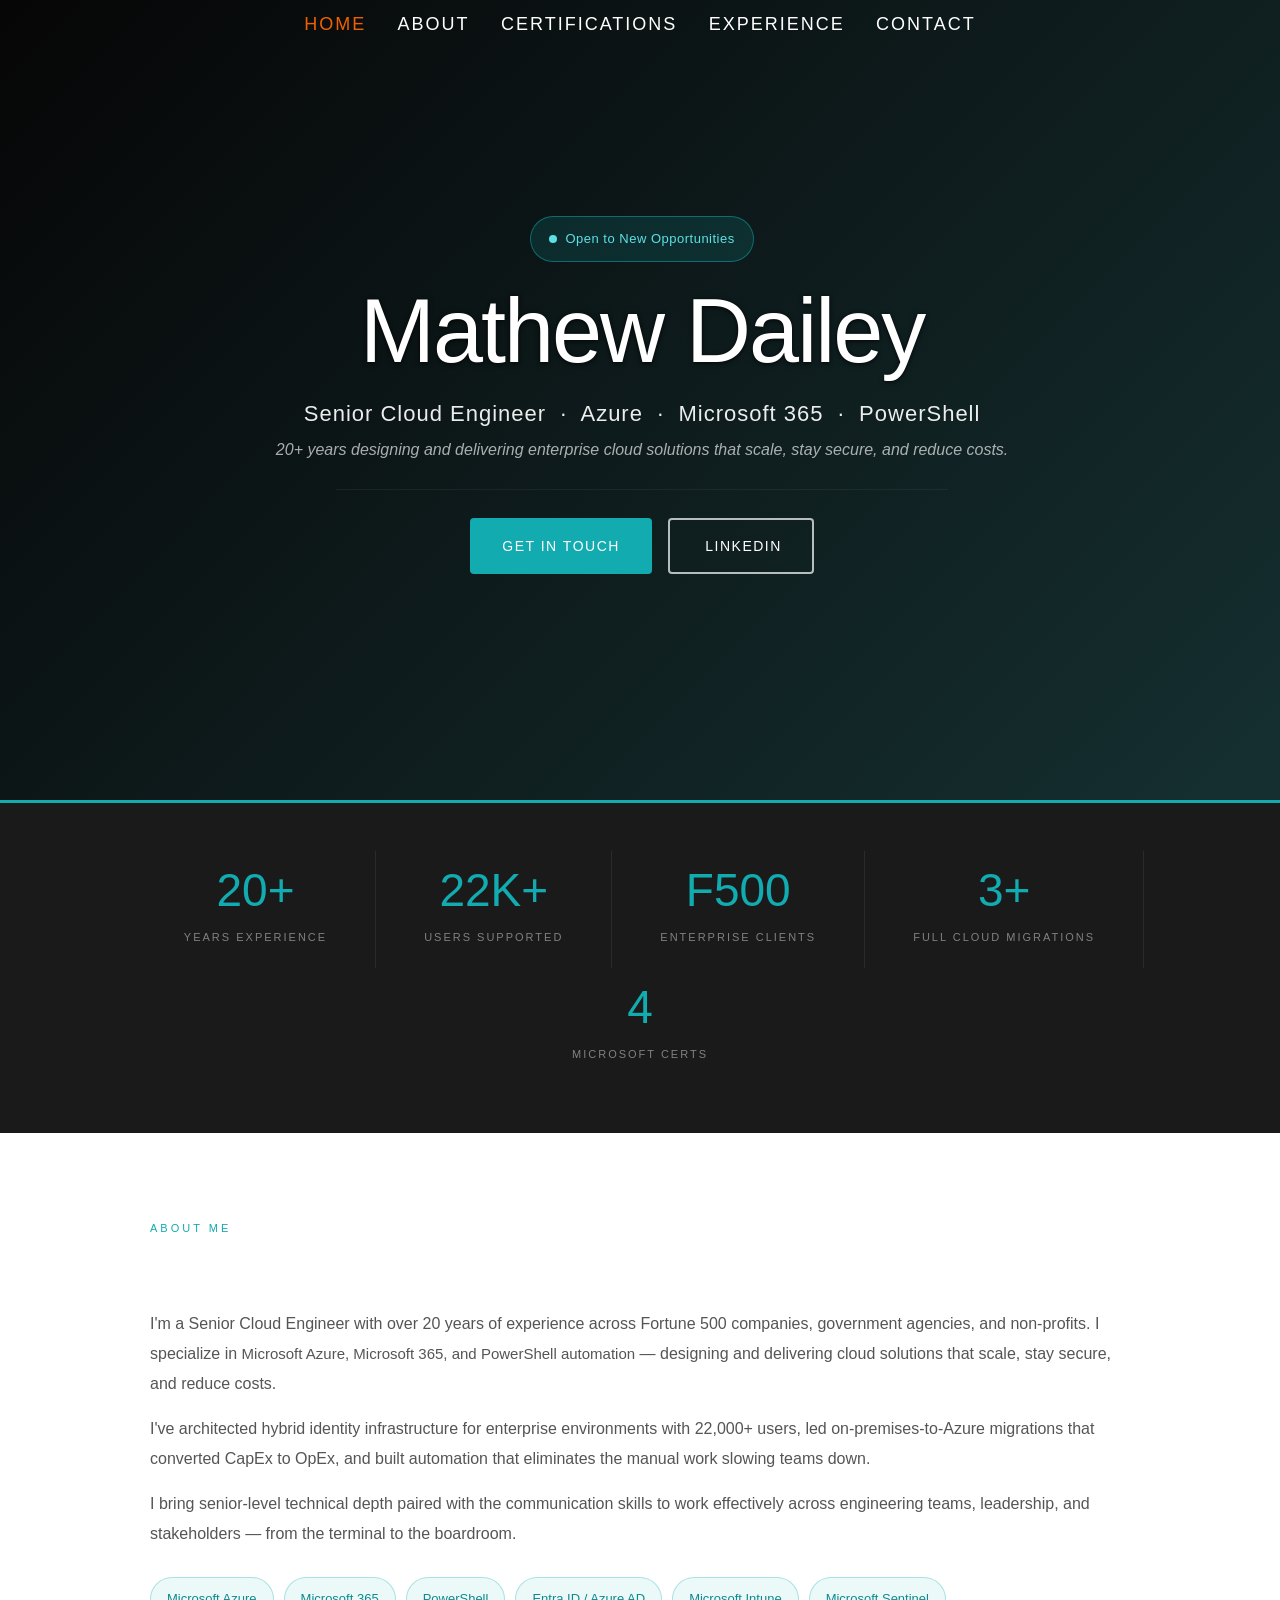
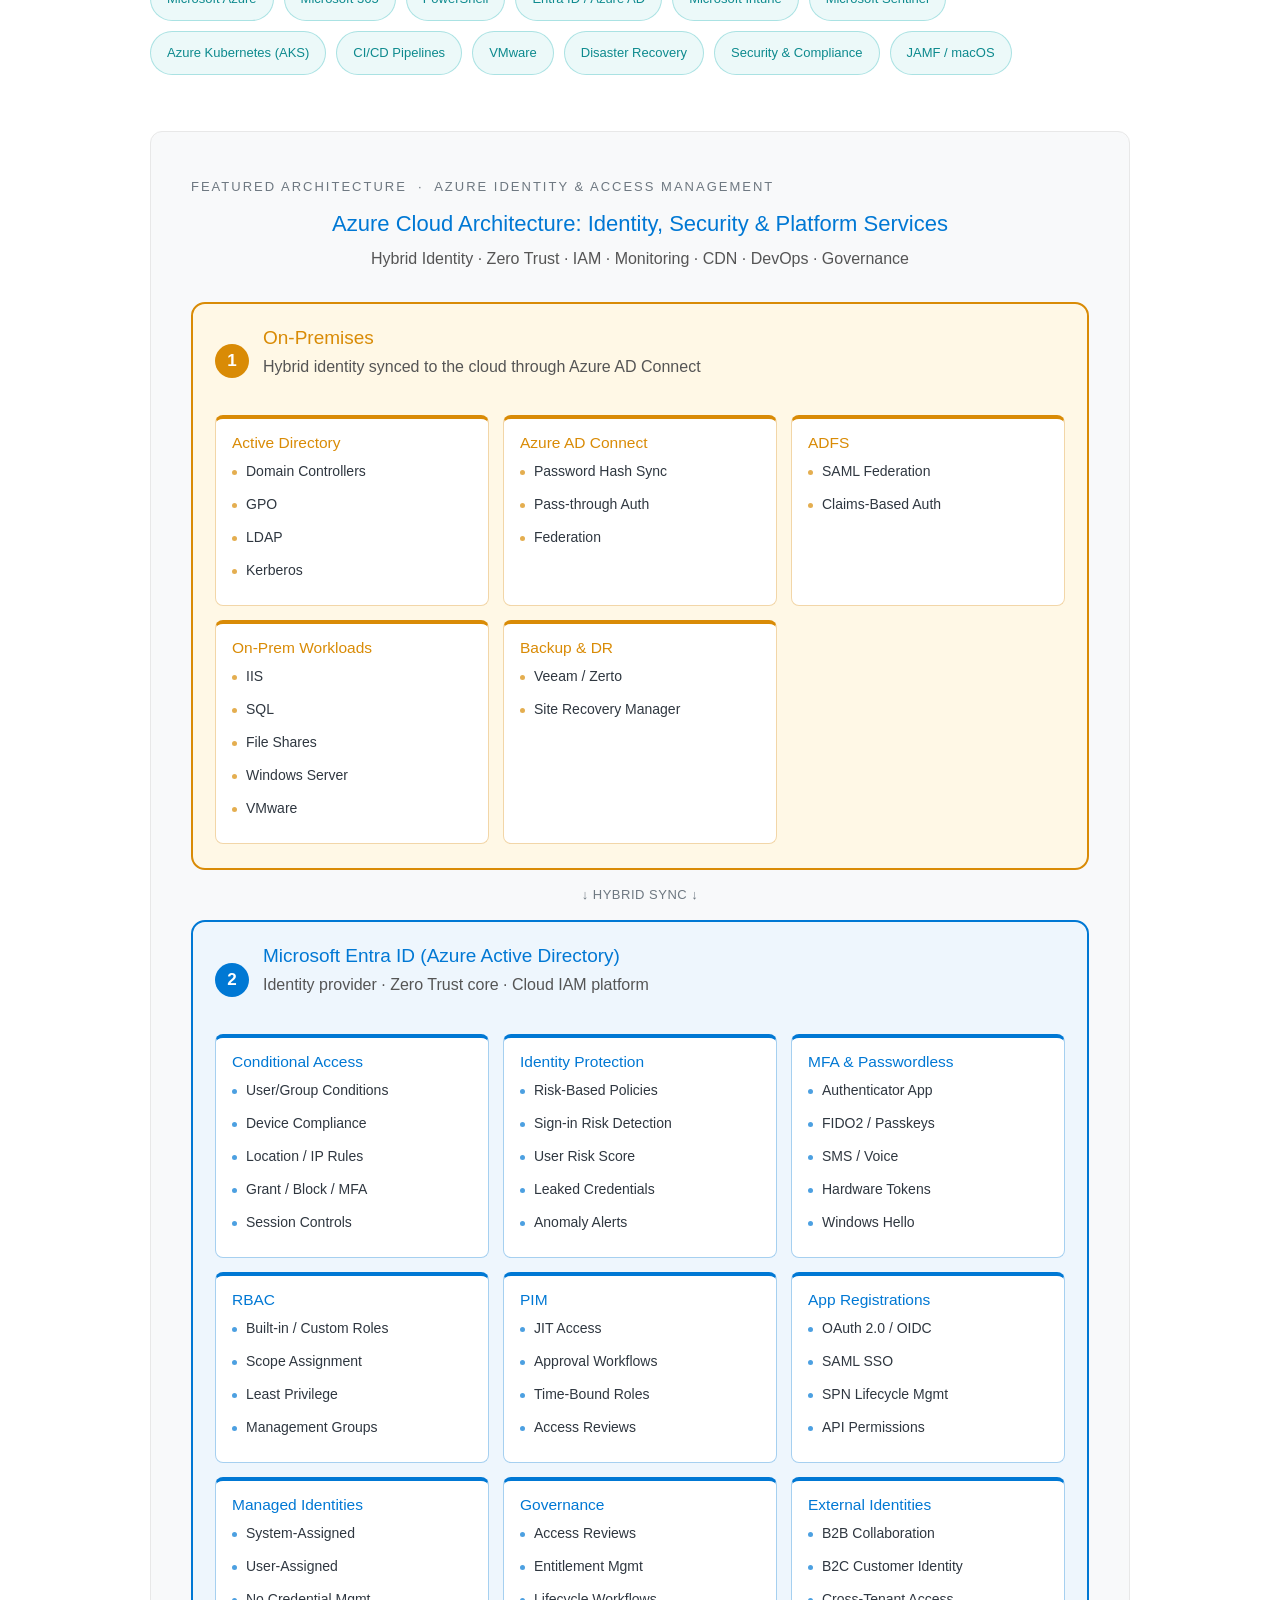
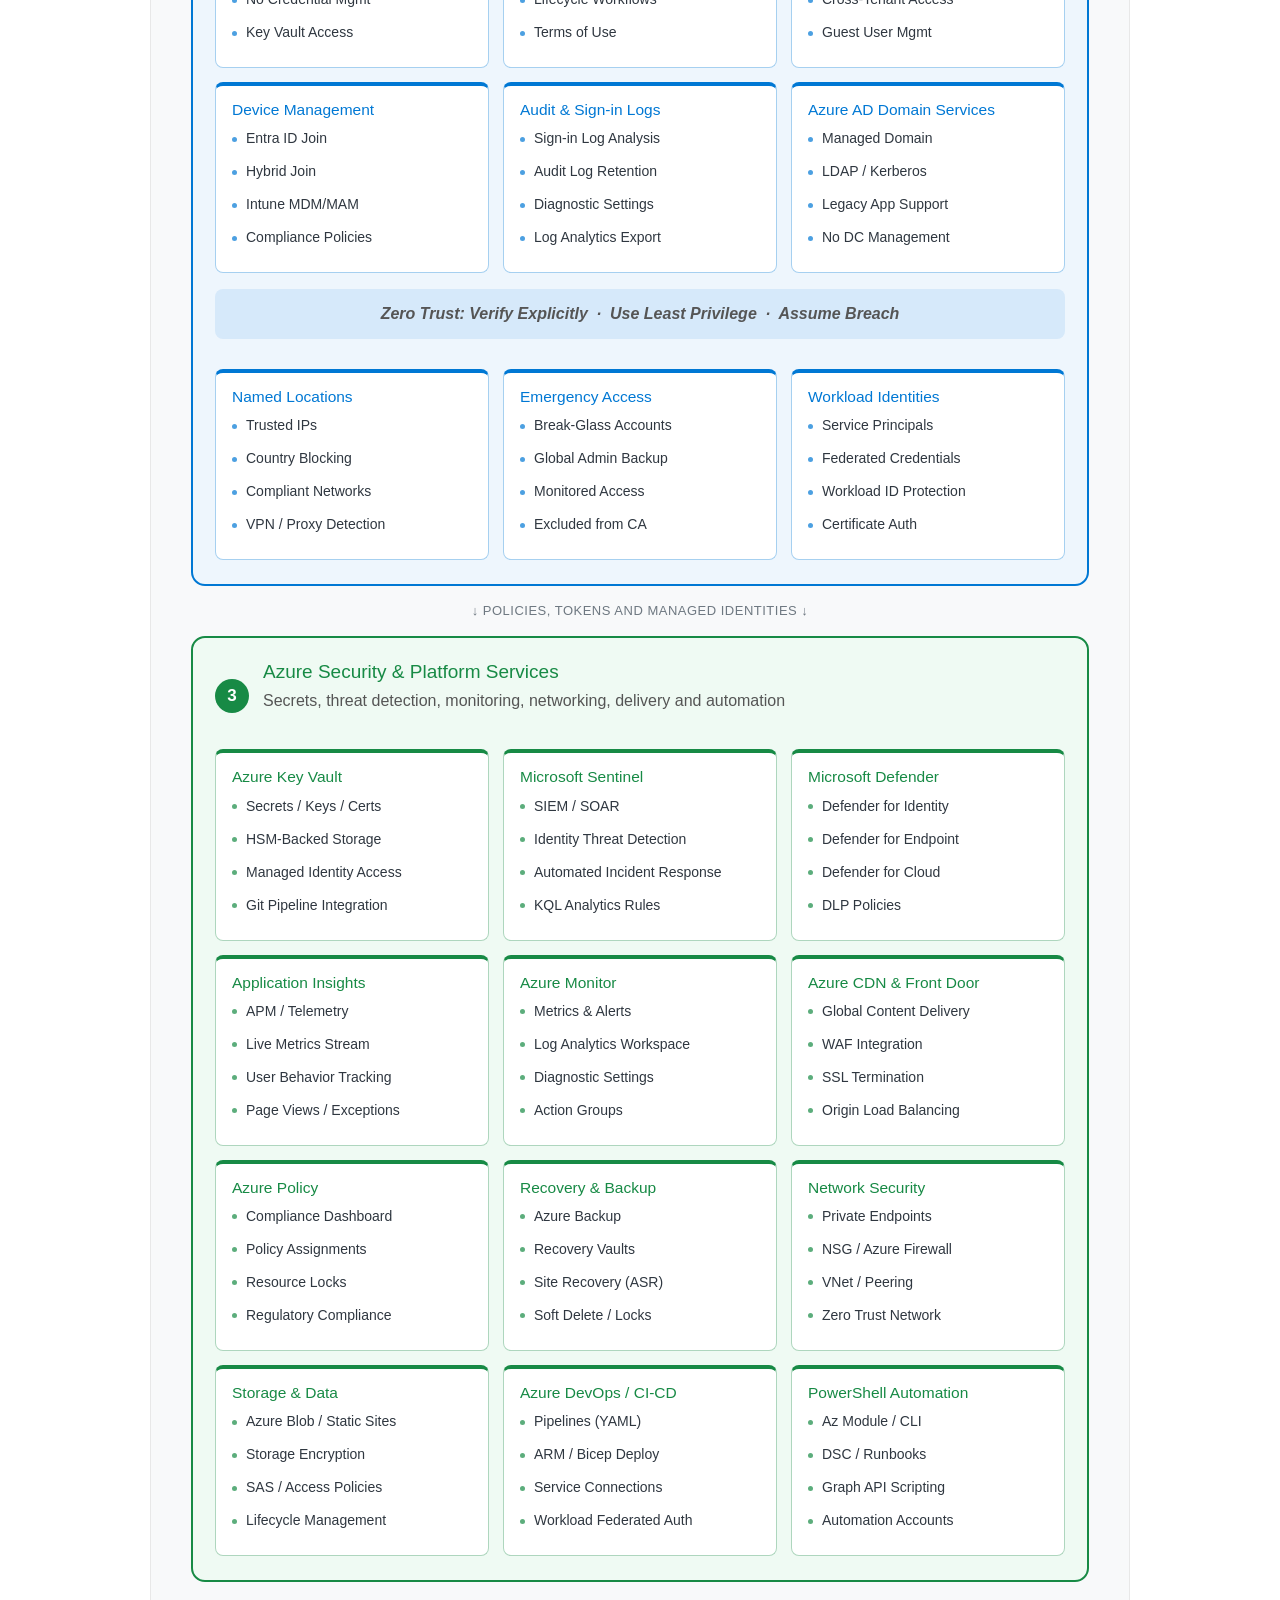
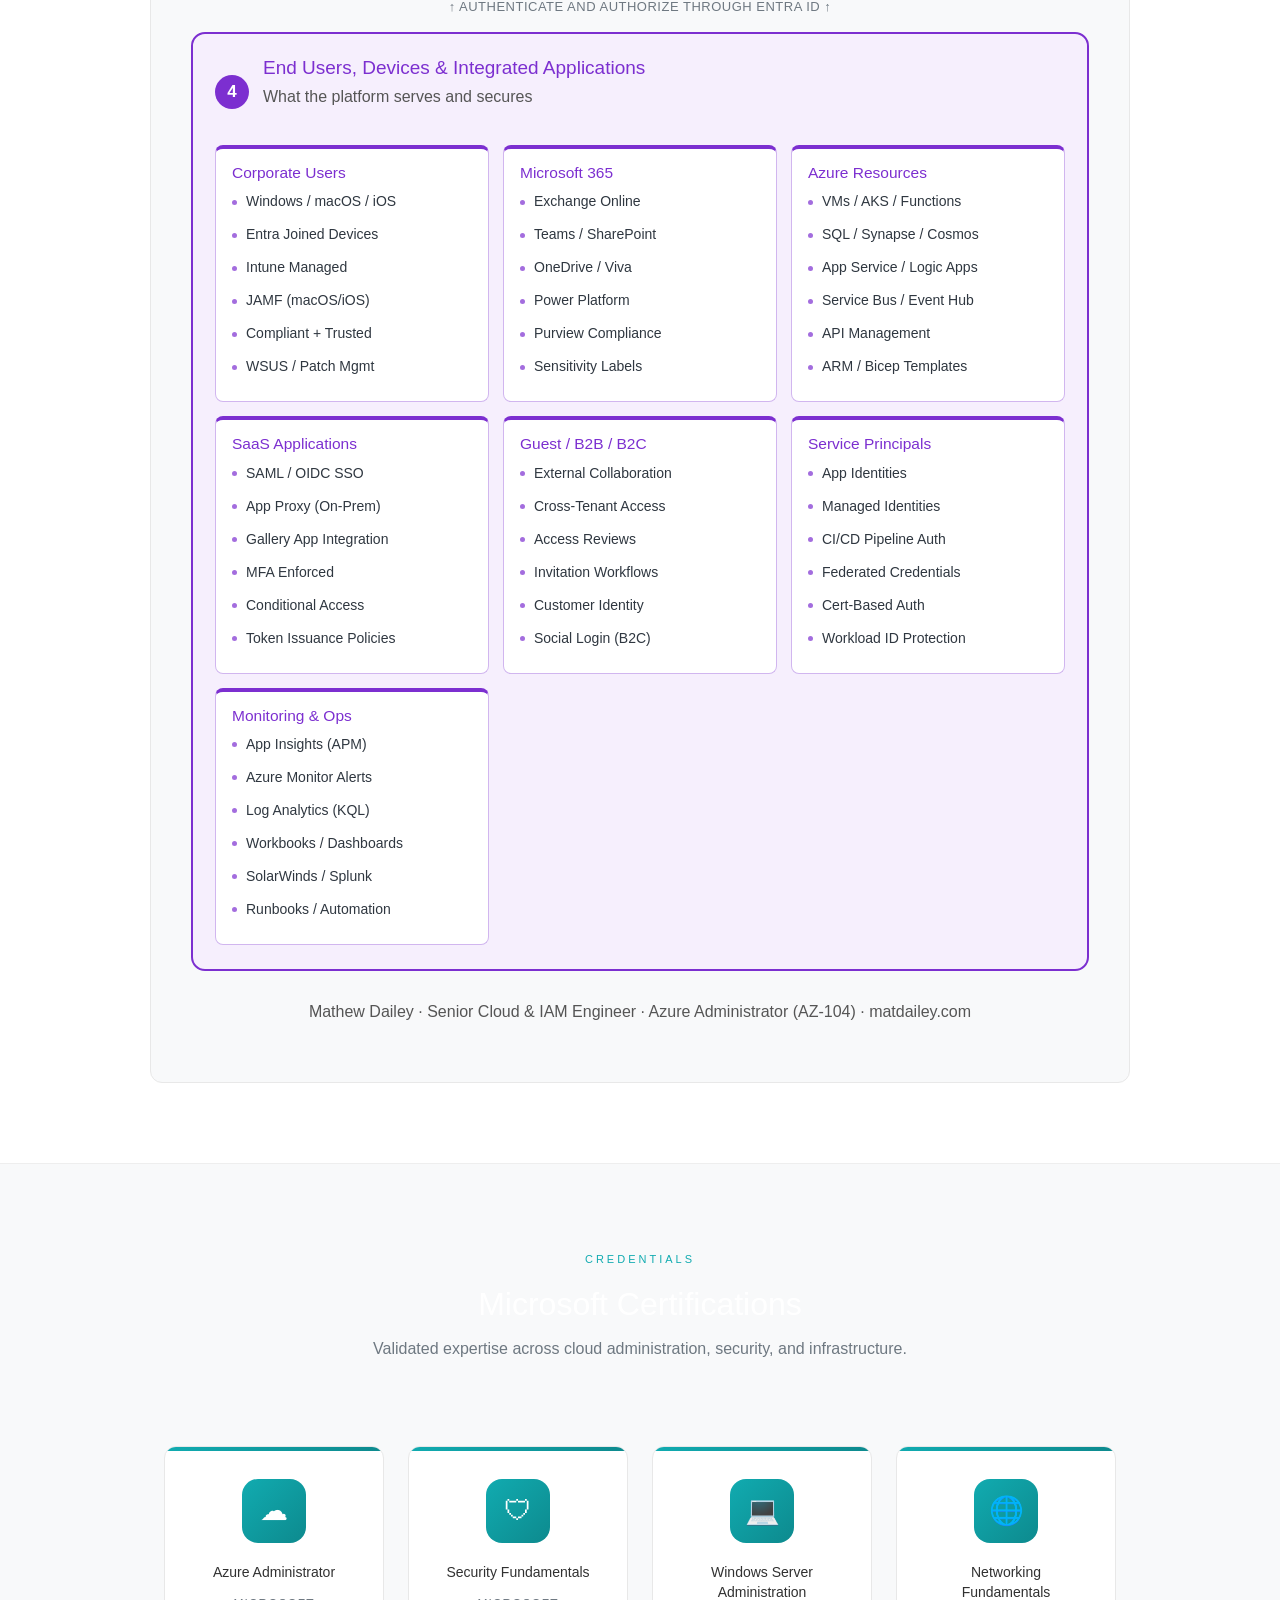
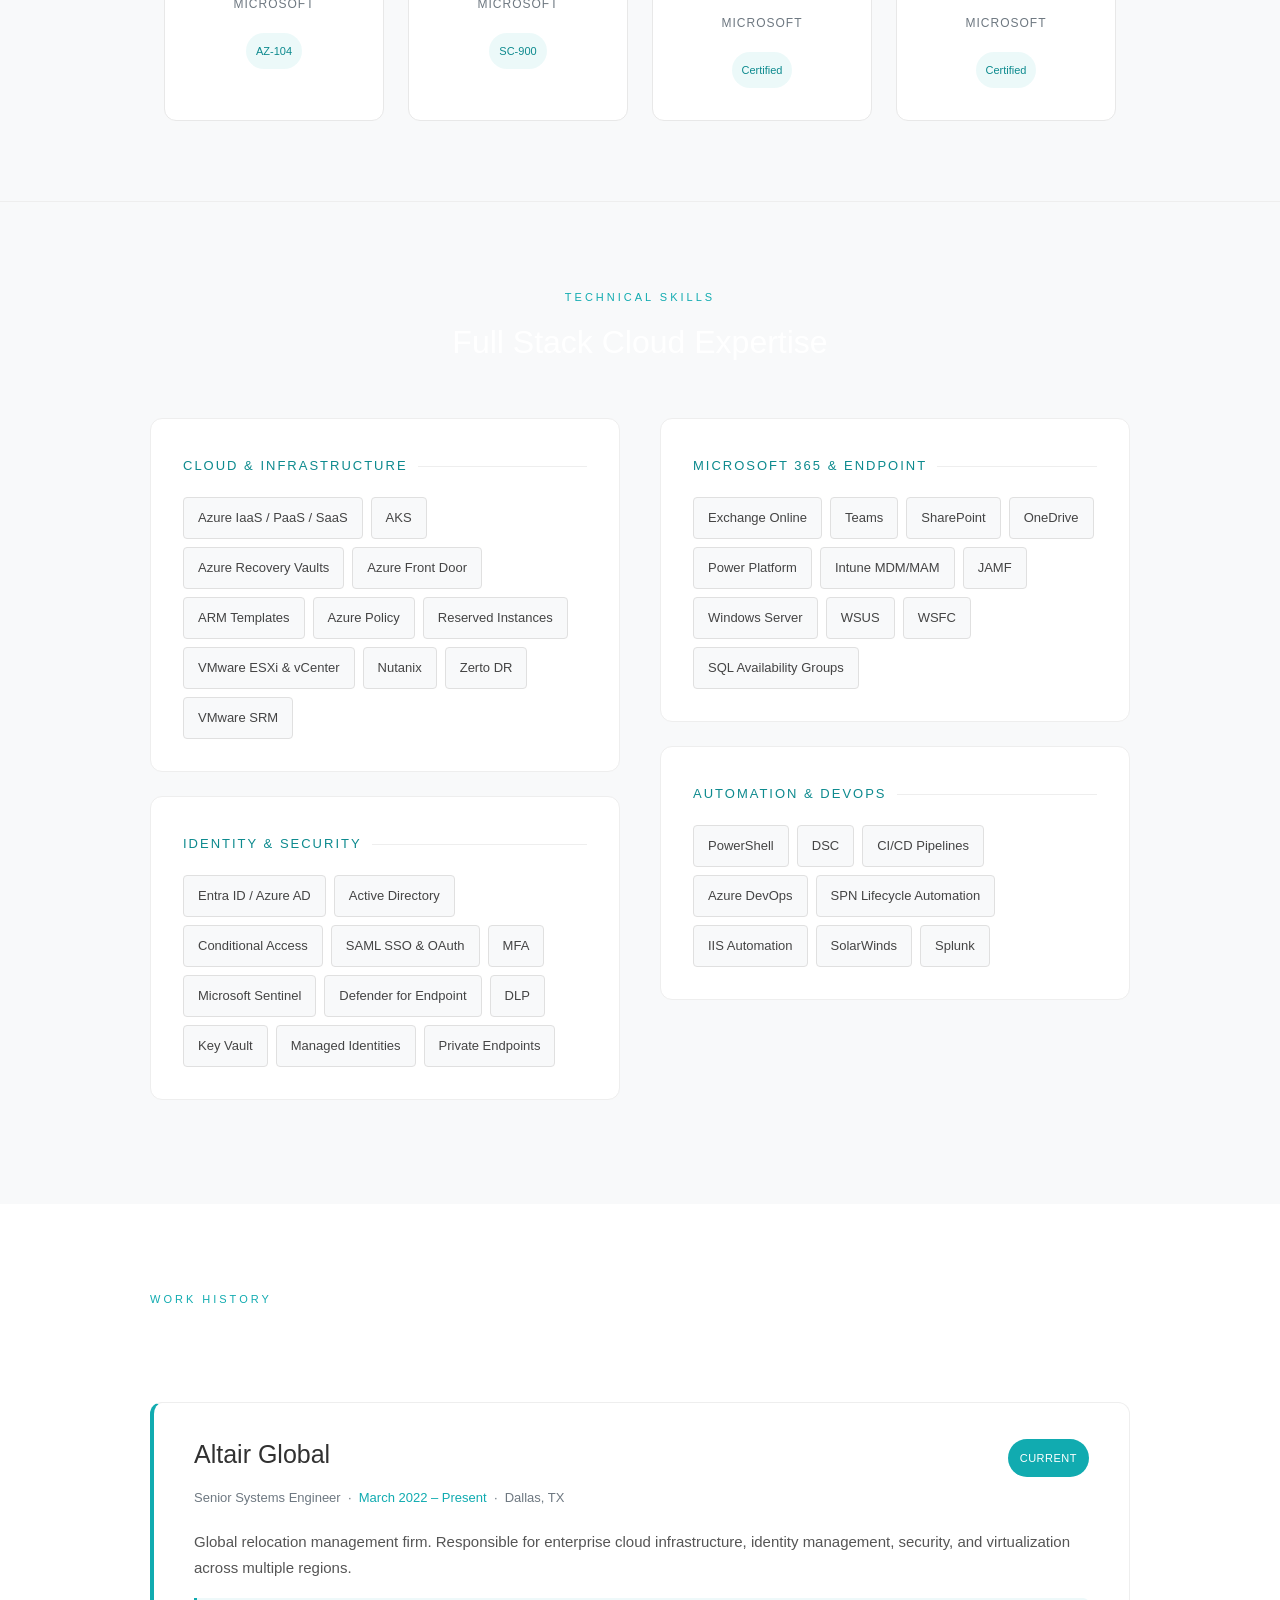
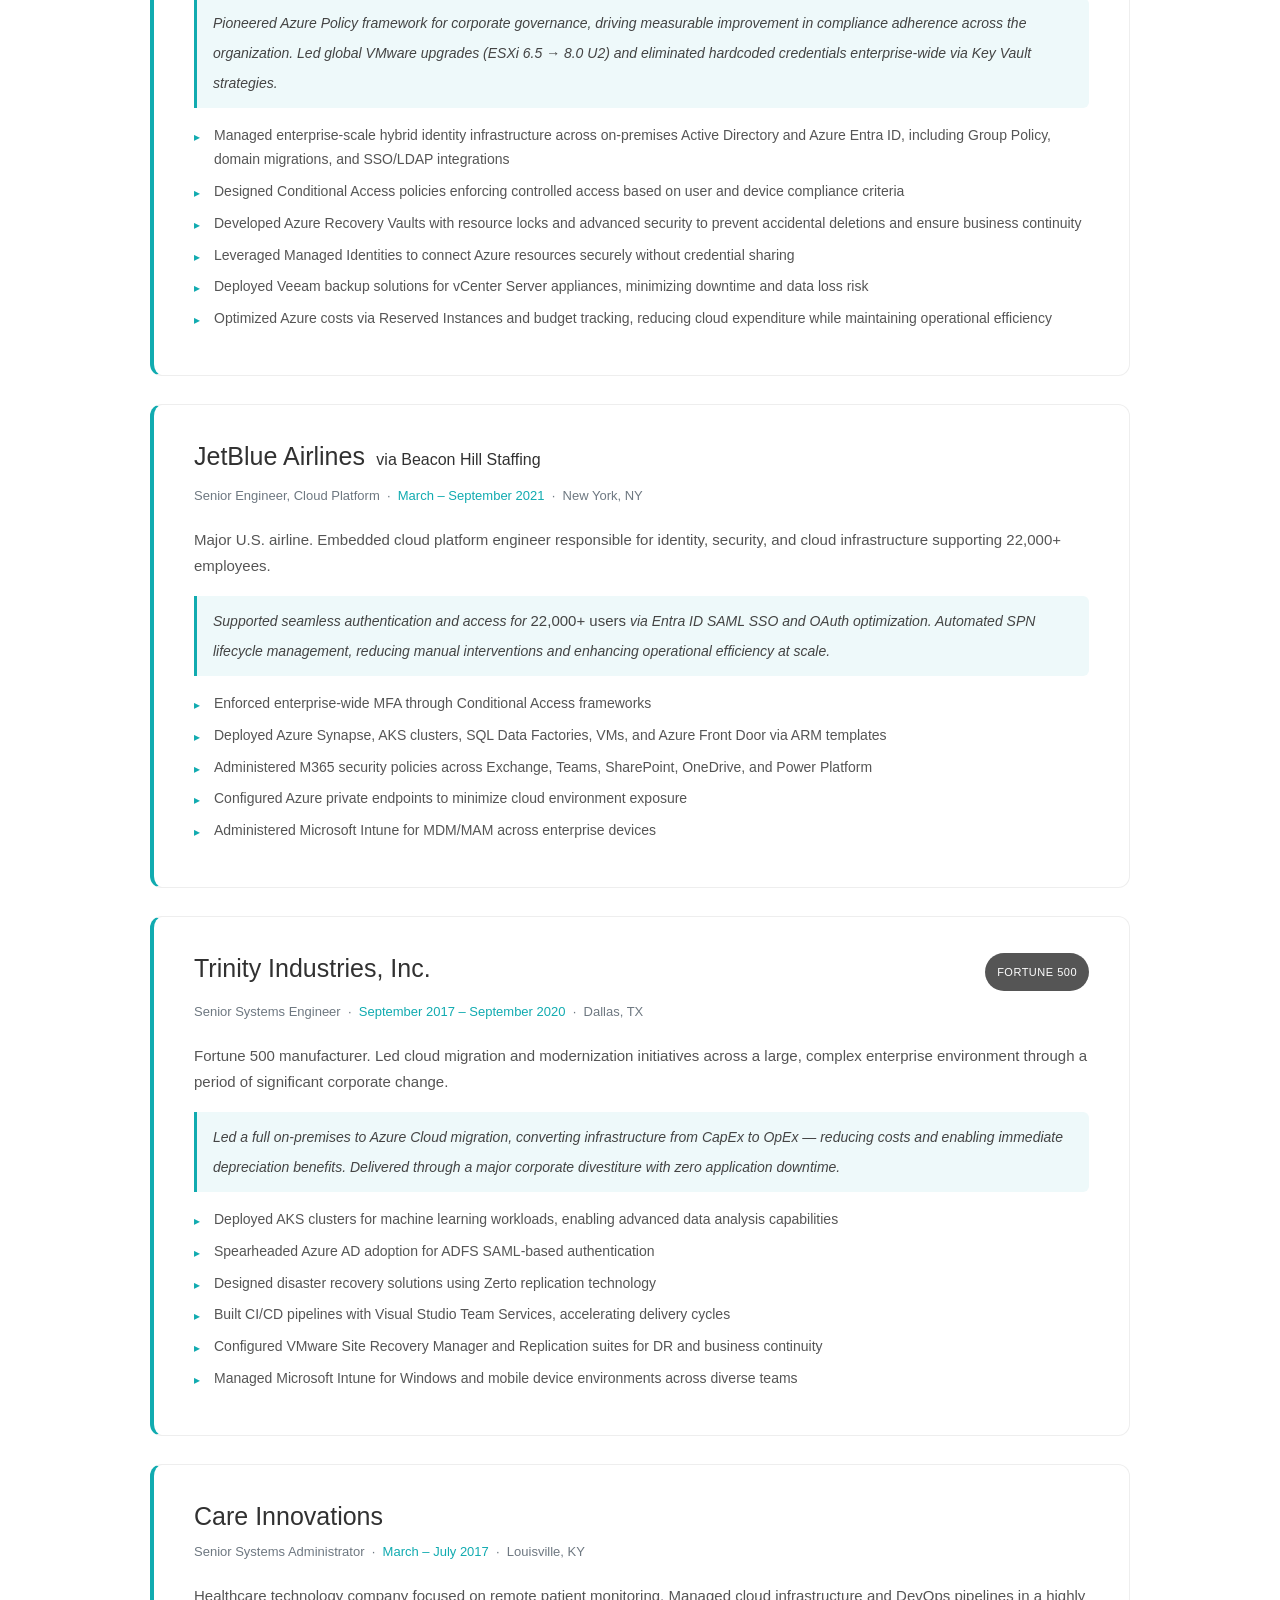
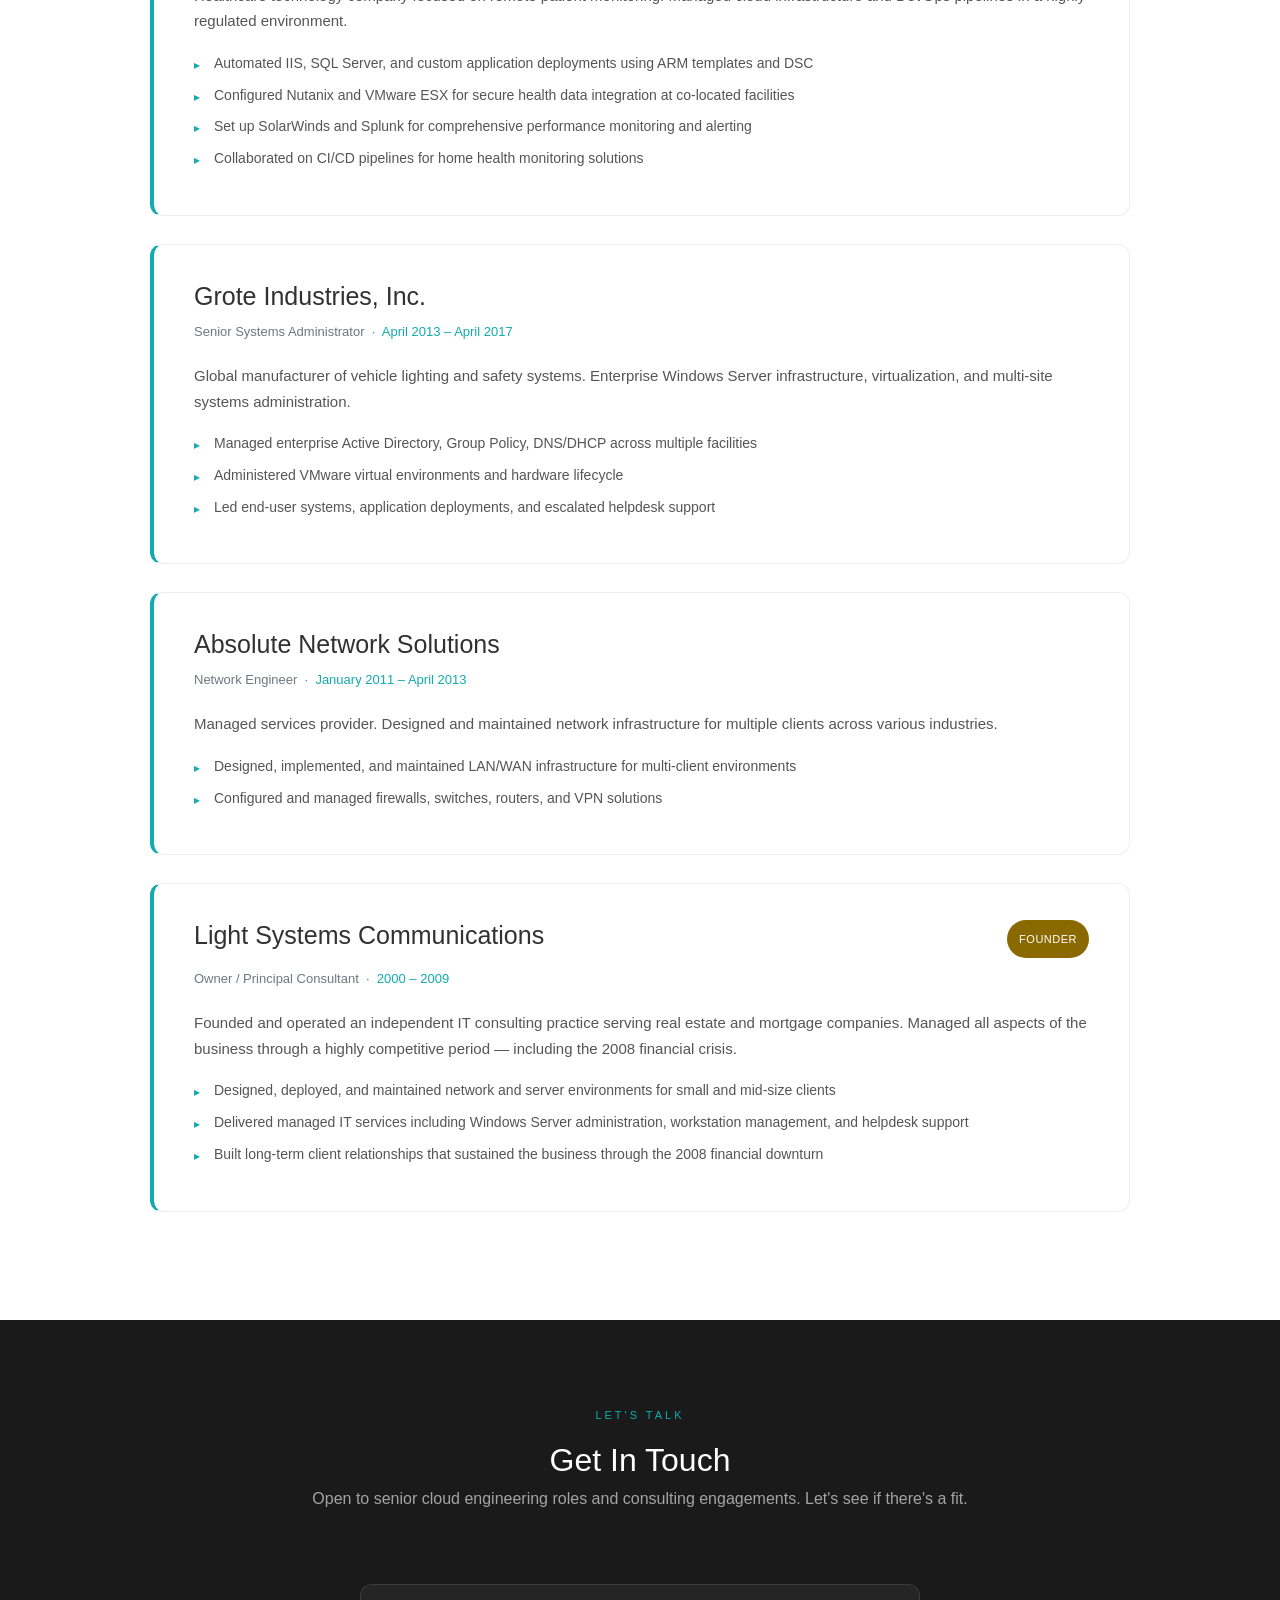
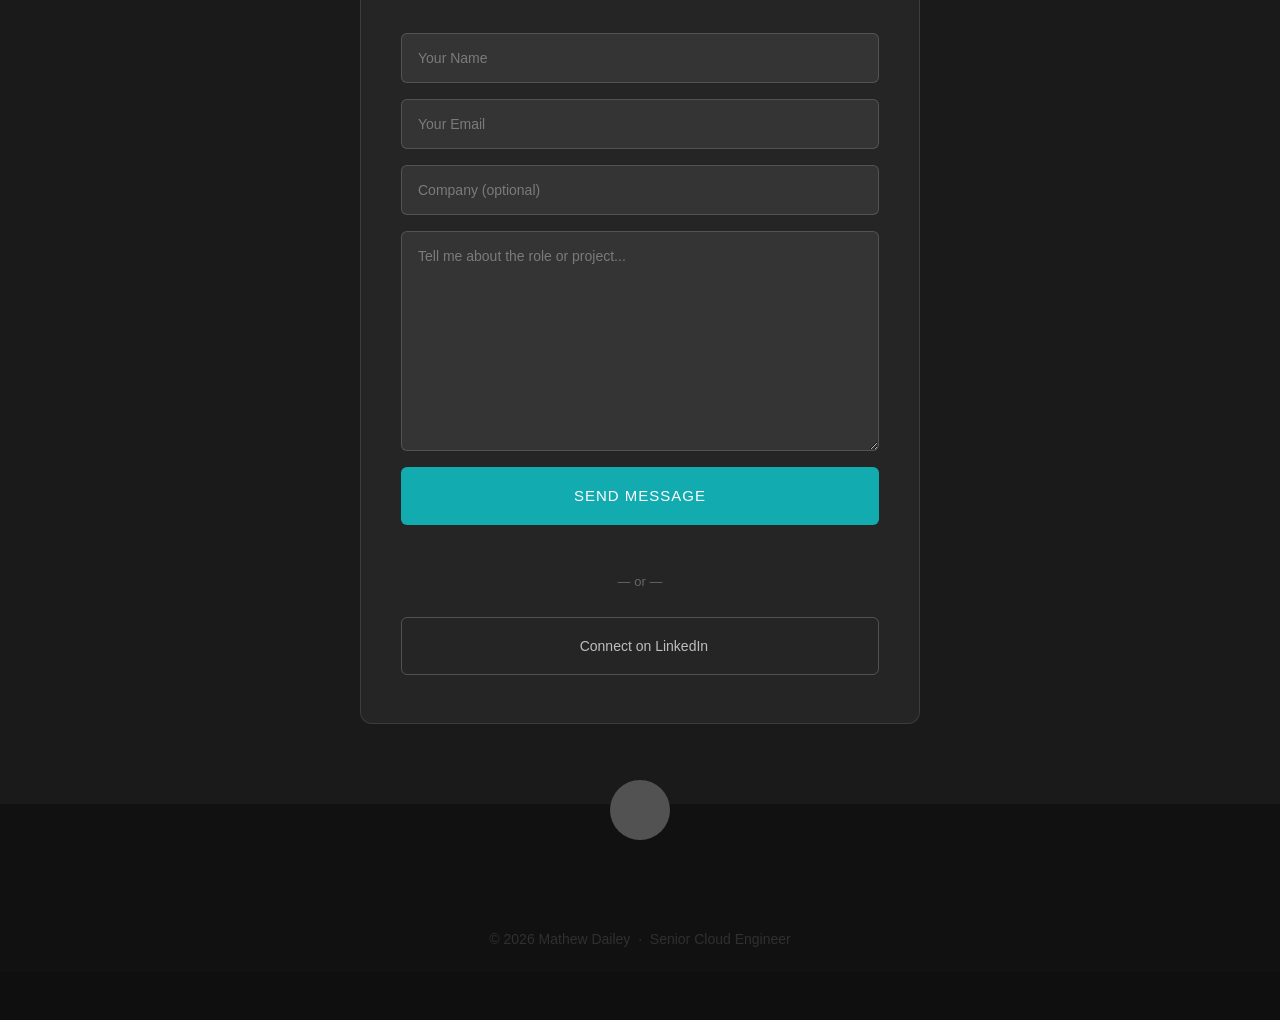
==== site/index.html @ 0d553951 "Add snapshot of live resume site with readable architecture section Copy of www.matdailey.com as ser" ====
<!DOCTYPE html>
<!--[if lt IE 8 ]><html class="no-js ie ie7" lang="en"> <![endif]-->
<!--[if IE 8 ]><html class="no-js ie ie8" lang="en"> <![endif]-->
<!--[if (gte IE 8)|!(IE)]><!--><html class="no-js" lang="en"> <!--<![endif]-->
<head>

   <meta charset="utf-8">
   <title>Mathew Dailey | Senior Cloud Engineer</title>
   <meta name="description" content="Senior Cloud Engineer specializing in Microsoft Azure, Microsoft 365, and PowerShell automation. 20+ years experience across Fortune 500, government, and non-profit.">
   <meta name="author" content="Mathew Dailey">
   <meta name="viewport" content="width=device-width, initial-scale=1, maximum-scale=1">

   <link rel="stylesheet" href="css/default.css">
   <link rel="stylesheet" href="css/layout.css">
   <link rel="stylesheet" href="css/media-queries.css">
   <link rel="stylesheet" href="css/magnific-popup.css">

   <script src="js/modernizr.js"></script>

   <style>
      /* ── Global ── */
      :root {
         --teal: #11ABB0;
         --teal-dark: #0D8A8E;
         --dark: #1a1a1a;
         --mid: #313131;
         --light-bg: #f8f9fa;
         --text-muted: #6e7881;
      }

      /* ── Nav ── */
      #nav-wrap { transition: background 0.3s ease; }
      #nav-wrap.scrolled { background: rgba(26,26,26,0.97) !important; box-shadow: 0 2px 20px rgba(0,0,0,0.4); }

      /* ── Hero ── */
      header { position: relative; }
      .hero-overlay {
         position: absolute; inset: 0;
         background: linear-gradient(135deg, rgba(0,0,0,0.72) 0%, rgba(17,171,176,0.18) 100%);
         z-index: 1;
      }
      .row.banner { position: relative; z-index: 2; }
      .banner-text h1 {
         font-size: clamp(48px, 8vw, 90px);
         letter-spacing: -2px;
      }
      .banner-text .subtitle {
         font-size: clamp(16px, 2.5vw, 22px);
         color: rgba(255,255,255,0.92);
         font-family: 'opensans-light', sans-serif;
         letter-spacing: 1px;
         margin-bottom: 6px;
      }
      .banner-text .tagline {
         font-size: clamp(13px, 1.8vw, 16px);
         color: rgba(255,255,255,0.65);
         font-family: 'opensans-light', sans-serif;
         margin-bottom: 24px;
         font-style: italic;
      }
      .hero-cta-group { display: flex; gap: 16px; justify-content: center; flex-wrap: wrap; margin-top: 28px; }
      .btn-primary {
         display: inline-block;
         background: var(--teal);
         color: #fff !important;
         padding: 13px 32px;
         border-radius: 4px;
         font-size: 14px;
         font-family: 'opensans-bold', sans-serif;
         text-transform: uppercase;
         letter-spacing: 1.5px;
         text-decoration: none !important;
         transition: background 0.2s, transform 0.2s;
      }
      .btn-primary:hover { background: var(--teal-dark); transform: translateY(-2px); }
      .btn-outline {
         display: inline-block;
         border: 2px solid rgba(255,255,255,0.7);
         color: #fff !important;
         padding: 11px 30px;
         border-radius: 4px;
         font-size: 14px;
         font-family: 'opensans-bold', sans-serif;
         text-transform: uppercase;
         letter-spacing: 1.5px;
         text-decoration: none !important;
         transition: border-color 0.2s, background 0.2s, transform 0.2s;
      }
      .btn-outline:hover { border-color: #fff; background: rgba(255,255,255,0.1); transform: translateY(-2px); }
      .availability-badge {
         display: inline-flex;
         align-items: center;
         gap: 8px;
         background: rgba(17,171,176,0.15);
         border: 1px solid rgba(17,171,176,0.5);
         color: #5de0e4;
         padding: 7px 18px;
         border-radius: 30px;
         font-size: 13px;
         font-family: 'opensans-semibold', sans-serif;
         letter-spacing: 0.5px;
         margin-bottom: 20px;
      }
      .availability-badge .dot {
         width: 8px; height: 8px;
         background: #5de0e4;
         border-radius: 50%;
         animation: pulse 2s infinite;
      }
      @keyframes pulse {
         0%, 100% { opacity: 1; transform: scale(1); }
         50% { opacity: 0.5; transform: scale(1.3); }
      }

      /* ── Impact Bar ── */
      .impact-bar {
         background: var(--dark);
         padding: 48px 0;
         border-top: 3px solid var(--teal);
      }
      .impact-bar .row { display: flex; justify-content: center; flex-wrap: wrap; gap: 0; }
      .impact-item {
         text-align: center;
         padding: 16px 48px;
         border-right: 1px solid rgba(255,255,255,0.08);
      }
      .impact-item:last-child { border-right: none; }
      .impact-item .number {
         font-size: 46px;
         font-family: 'opensans-bold', sans-serif;
         color: var(--teal);
         display: block;
         line-height: 1;
         margin-bottom: 8px;
      }
      .impact-item .label {
         font-size: 11px;
         text-transform: uppercase;
         letter-spacing: 2px;
         color: rgba(255,255,255,0.45);
         font-family: 'opensans-semibold', sans-serif;
      }

      /* ── About ── */
      #about { background: #fff; padding: 80px 0; }
      #about h2 { font-size: 32px; margin-bottom: 24px; }
      #about p { font-size: 16px; line-height: 1.85; color: #555; margin-bottom: 16px; }

      /* ── Skill tags ── */
      .skills-grid { display: flex; flex-wrap: wrap; gap: 10px; margin-top: 28px; }
      .skill-tag {
         background: rgba(17,171,176,0.08);
         color: var(--teal-dark);
         border: 1px solid rgba(17,171,176,0.3);
         padding: 6px 16px;
         border-radius: 30px;
         font-size: 13px;
         font-family: 'opensans-semibold', sans-serif;
         transition: background 0.2s, color 0.2s;
      }
      .skill-tag:hover { background: var(--teal); color: #fff; }

      /* ── Architecture diagram ── */
      .arch-block {
         margin-top: 56px;
         background: var(--light-bg);
         border-radius: 12px;
         padding: 40px;
         border: 1px solid #e8e8e8;
      }
      .arch-block h4 {
         font-size: 13px;
         text-transform: uppercase;
         letter-spacing: 2px;
         color: var(--text-muted);
         margin-bottom: 24px;
         font-family: 'opensans-semibold', sans-serif;
      }

      .arch-block h4 { margin-bottom: 8px; }
      .arch-title { text-align: center; margin: 8px 0 28px; }
      .arch-title h5 { font-size: 22px; line-height: 1.3; color: #0078d4; margin: 0 0 6px; font-family: 'opensans-bold', sans-serif; }
      .arch-title p { font-size: 15px; color: var(--text-muted); margin: 0; }
      .arch-layer { --c: #0078d4; --bg: #eef6fd; border: 2px solid var(--c); background: var(--bg); border-radius: 14px; padding: 22px 22px 24px; }
      .arch-layer.onprem { --c: #d98b06; --bg: #fff8e6; }
      .arch-layer.entra { --c: #0078d4; --bg: #eef6fd; }
      .arch-layer.platform { --c: #178a45; --bg: #effaf3; }
      .arch-layer.consumers { --c: #7c2fd0; --bg: #f6effd; }
      .arch-layer-head { display: flex; align-items: center; gap: 14px; margin-bottom: 18px; }
      .arch-num { flex: none; width: 34px; height: 34px; border-radius: 50%; background: var(--c); color: #fff; font: 700 17px/34px sans-serif; text-align: center; }
      .arch-layer-head h5 { font-size: 19px; line-height: 1.25; color: var(--c); margin: 0; font-family: 'opensans-bold', sans-serif; }
      .arch-layer-head p { font-size: 14.5px; color: #4b5560; margin: 2px 0 0; }
      .arch-grid { display: grid; grid-template-columns: repeat(auto-fit, minmax(210px, 1fr)); gap: 14px; }
      .arch-card { background: #fff; border: 1px solid color-mix(in srgb, var(--c) 35%, #fff); border-top: 4px solid var(--c); border-radius: 8px; padding: 14px 16px 12px; }
      .arch-card h5 { font-size: 15.5px; line-height: 1.3; color: var(--c); margin: 0 0 8px; font-family: 'opensans-semibold', sans-serif; }
      .arch-card ul { list-style: none; margin: 0; padding: 0; }
      .arch-card li { font-size: 14px; line-height: 1.5; color: #2f3740; padding-left: 14px; position: relative; }
      .arch-card li::before { content: ''; position: absolute; left: 0; top: 0.62em; width: 5px; height: 5px; border-radius: 50%; background: var(--c); opacity: .7; }
      .arch-banner { grid-column: 1 / -1; margin: 2px 0; padding: 10px 14px; text-align: center; font-weight: 700; font-style: italic; font-size: 15px; color: #0b4f8a; background: #d6e9fa; border-radius: 8px; }
      .arch-flow { text-align: center; font-size: 13px; letter-spacing: .5px; text-transform: uppercase; color: var(--text-muted); margin: 10px 0; }
      .arch-foot { text-align: center; font-size: 13px; color: var(--text-muted); margin: 26px 0 0; }
      @media (max-width: 600px) {
         .arch-block { padding: 20px 14px; }
         .arch-layer { padding: 16px 12px 18px; }
         .arch-title h5 { font-size: 18px; }
         .arch-grid { grid-template-columns: 1fr; }
      }

      /* ── Certs Section ── */
      #certifications {
         background: var(--light-bg);
         padding: 80px 0;
         border-top: 1px solid #eee;
      }
      #certifications .section-header { text-align: center; margin-bottom: 52px; }
      #certifications .section-header h2 { font-size: 32px; margin-bottom: 12px; }
      #certifications .section-header p { color: var(--text-muted); font-size: 16px; }
      .certs-grid {
         display: flex;
         flex-wrap: wrap;
         gap: 24px;
         justify-content: center;
      }
      .cert-card {
         background: #fff;
         border: 1px solid #e8e8e8;
         border-radius: 12px;
         padding: 32px 28px;
         width: 220px;
         text-align: center;
         transition: box-shadow 0.2s, transform 0.2s;
         position: relative;
         overflow: hidden;
      }
      .cert-card::before {
         content: '';
         position: absolute;
         top: 0; left: 0; right: 0;
         height: 4px;
         background: linear-gradient(90deg, var(--teal), var(--teal-dark));
      }
      .cert-card:hover { box-shadow: 0 8px 32px rgba(17,171,176,0.15); transform: translateY(-4px); }
      .cert-card .cert-icon {
         width: 64px; height: 64px;
         background: linear-gradient(135deg, var(--teal), var(--teal-dark));
         border-radius: 16px;
         display: flex;
         align-items: center;
         justify-content: center;
         margin: 0 auto 20px;
         font-size: 28px;
         color: #fff;
      }
      .cert-card h4 {
         font-size: 14px;
         font-family: 'opensans-bold', sans-serif;
         color: var(--mid);
         margin-bottom: 6px;
         line-height: 1.4;
      }
      .cert-card .cert-issuer {
         font-size: 12px;
         color: var(--text-muted);
         font-family: 'opensans-semibold', sans-serif;
         text-transform: uppercase;
         letter-spacing: 1px;
      }
      .cert-card .cert-badge {
         display: inline-block;
         margin-top: 14px;
         background: rgba(17,171,176,0.08);
         color: var(--teal-dark);
         font-size: 11px;
         padding: 3px 10px;
         border-radius: 20px;
         font-family: 'opensans-semibold', sans-serif;
      }

      /* ── Experience ── */
      #resume { padding: 80px 0; }
      .job-card {
         background: #fff;
         border: 1px solid #eee;
         border-radius: 12px;
         padding: 36px 40px;
         margin-bottom: 28px;
         border-left: 4px solid var(--teal);
         transition: box-shadow 0.2s;
      }
      .job-card:hover { box-shadow: 0 4px 24px rgba(0,0,0,0.07); }
      .job-header { display: flex; justify-content: space-between; align-items: flex-start; flex-wrap: wrap; gap: 12px; margin-bottom: 6px; }
      .job-header h3 { margin: 0; font-size: 22px; }
      .job-badge {
         background: var(--teal);
         color: #fff;
         font-size: 11px;
         padding: 4px 12px;
         border-radius: 20px;
         font-family: 'opensans-bold', sans-serif;
         text-transform: uppercase;
         letter-spacing: 0.5px;
         white-space: nowrap;
      }
      .job-meta {
         font-size: 13px;
         color: var(--text-muted);
         margin-bottom: 16px;
         font-family: 'opensans-semibold', sans-serif;
      }
      .job-meta span { color: var(--teal); }
      .job-card p.summary { font-size: 15px; color: #555; margin-bottom: 18px; line-height: 1.7; }
      .job-card ul { margin: 0; padding-left: 0; list-style: none; }
      .job-card ul li {
         position: relative;
         padding-left: 20px;
         font-size: 14px;
         color: #555;
         line-height: 1.7;
         margin-bottom: 8px;
      }
      .job-card ul li::before {
         content: '▸';
         position: absolute;
         left: 0;
         color: var(--teal);
         font-size: 12px;
         top: 3px;
      }
      .impact-highlight {
         background: rgba(17,171,176,0.07);
         border-left: 3px solid var(--teal);
         padding: 10px 16px;
         border-radius: 0 6px 6px 0;
         font-size: 14px;
         color: #444;
         margin: 16px 0;
         font-style: italic;
      }

      /* ── Skills section ── */
      .skills-section {
         background: var(--light-bg);
         padding: 80px 0;
         border-top: 1px solid #eee;
      }
      .skills-section .section-header { text-align: center; margin-bottom: 52px; }
      .skills-section .section-header h2 { font-size: 32px; }
      .skill-category {
         background: #fff;
         border-radius: 12px;
         padding: 32px;
         border: 1px solid #eee;
         margin-bottom: 24px;
      }
      .skill-category h4 {
         font-size: 13px;
         text-transform: uppercase;
         letter-spacing: 2px;
         color: var(--teal-dark);
         margin-bottom: 16px;
         font-family: 'opensans-bold', sans-serif;
         display: flex;
         align-items: center;
         gap: 10px;
      }
      .skill-category h4::after {
         content: '';
         flex: 1;
         height: 1px;
         background: #eee;
      }
      .skill-pills { display: flex; flex-wrap: wrap; gap: 8px; }
      .skill-pill {
         background: var(--light-bg);
         color: #444;
         padding: 5px 14px;
         border-radius: 4px;
         font-size: 13px;
         border: 1px solid #e0e0e0;
      }

      /* ── Contact ── */
      #contact { padding: 80px 0; background: var(--dark); }
      #contact h2 { color: #fff; font-size: 32px; }
      #contact p { color: rgba(255,255,255,0.6); font-size: 16px; }
      .contact-card {
         background: rgba(255,255,255,0.05);
         border: 1px solid rgba(255,255,255,0.1);
         border-radius: 12px;
         padding: 48px 40px;
         max-width: 560px;
         margin: 0 auto;
      }
      .contact-form input,
      .contact-form textarea {
         width: 100%;
         padding: 12px 16px;
         margin-bottom: 16px;
         border: 1px solid rgba(255,255,255,0.15);
         border-radius: 6px;
         font-size: 14px;
         font-family: inherit;
         background: rgba(255,255,255,0.07);
         color: #fff;
         box-sizing: border-box;
         transition: border-color 0.2s;
      }
      .contact-form input::placeholder,
      .contact-form textarea::placeholder { color: rgba(255,255,255,0.35); }
      .contact-form input:focus,
      .contact-form textarea:focus {
         outline: none;
         border-color: var(--teal);
         background: rgba(255,255,255,0.1);
      }
      .contact-form textarea { height: 130px; resize: vertical; }
      .contact-form button {
         width: 100%;
         background: var(--teal);
         color: #fff;
         border: none;
         padding: 14px;
         font-size: 15px;
         font-family: 'opensans-bold', sans-serif;
         border-radius: 6px;
         cursor: pointer;
         letter-spacing: 1px;
         text-transform: uppercase;
         transition: background 0.2s, transform 0.2s;
      }
      .contact-form button:hover { background: var(--teal-dark); transform: translateY(-1px); }
      .contact-or { text-align: center; color: rgba(255,255,255,0.3); margin: 20px 0; font-size: 13px; }
      .linkedin-btn {
         display: block;
         text-align: center;
         border: 1px solid rgba(255,255,255,0.2);
         color: rgba(255,255,255,0.7) !important;
         padding: 13px;
         border-radius: 6px;
         font-size: 14px;
         text-decoration: none !important;
         transition: border-color 0.2s, color 0.2s;
      }
      .linkedin-btn:hover { border-color: var(--teal); color: var(--teal) !important; }

      /* ── Section header utility ── */
      .section-label {
         font-size: 11px;
         text-transform: uppercase;
         letter-spacing: 3px;
         color: var(--teal);
         font-family: 'opensans-bold', sans-serif;
         margin-bottom: 12px;
         display: block;
      }

      /* ── Footer ── */
      footer { background: #111; }

      /* ── Responsive ── */
      @media (max-width: 768px) {
         .impact-item { padding: 16px 24px; }
         .cert-card { width: 160px; padding: 24px 18px; }
         .job-card { padding: 24px 20px; }
         .contact-card { padding: 32px 24px; }
      }
   </style>

</head>

<body>

   <!-- Header / Hero -->
   <header id="home">
      <div class="hero-overlay"></div>

      <nav id="nav-wrap">
         <a class="mobile-btn" href="#nav-wrap" title="Show navigation">Show navigation</a>
         <a class="mobile-btn" href="#" title="Hide navigation">Hide navigation</a>
         <ul id="nav" class="nav">
            <li class="current"><a class="smoothscroll" href="#home">Home</a></li>
            <li><a class="smoothscroll" href="#about">About</a></li>
            <li><a class="smoothscroll" href="#certifications">Certifications</a></li>
            <li><a class="smoothscroll" href="#resume">Experience</a></li>
            <li><a class="smoothscroll" href="#contact">Contact</a></li>
         </ul>
      </nav>

      <div class="row banner">
         <div class="banner-text">
            <span class="availability-badge"><span class="dot"></span> Open to New Opportunities</span>
            <h1 class="responsive-headline">Mathew Dailey</h1>
            <p class="subtitle">Senior Cloud Engineer &nbsp;·&nbsp; Azure &nbsp;·&nbsp; Microsoft 365 &nbsp;·&nbsp; PowerShell</p>
            <p class="tagline">20+ years designing and delivering enterprise cloud solutions that scale, stay secure, and reduce costs.</p>
            <hr />
            <div class="hero-cta-group">
               <a href="#contact" class="smoothscroll btn-primary">Get In Touch</a>
               <a href="https://linkedin.com/in/mathew-d-963b575/" target="_blank" class="btn-outline"><i class="fa fa-linkedin"></i> &nbsp;LinkedIn</a>
            </div>
         </div>
      </div>
   </header>

   <!-- Impact Bar -->
   <div class="impact-bar">
      <div class="row">
         <div class="impact-item">
            <span class="number">20+</span>
            <span class="label">Years Experience</span>
         </div>
         <div class="impact-item">
            <span class="number">22K+</span>
            <span class="label">Users Supported</span>
         </div>
         <div class="impact-item">
            <span class="number">F500</span>
            <span class="label">Enterprise Clients</span>
         </div>
         <div class="impact-item">
            <span class="number">3+</span>
            <span class="label">Full Cloud Migrations</span>
         </div>
         <div class="impact-item">
            <span class="number">4</span>
            <span class="label">Microsoft Certs</span>
         </div>
      </div>
   </div>

   <!-- About -->
   <section id="about">
      <div class="row">
         <div class="twelve columns">
            <span class="section-label">About Me</span>
            <h2>Cloud Engineer. Problem Solver. Trusted Partner.</h2>
            <p>I'm a Senior Cloud Engineer with over 20 years of experience across Fortune 500 companies, government agencies, and non-profits. I specialize in <strong>Microsoft Azure, Microsoft 365, and PowerShell automation</strong> — designing and delivering cloud solutions that scale, stay secure, and reduce costs.</p>
            <p>I've architected hybrid identity infrastructure for enterprise environments with 22,000+ users, led on-premises-to-Azure migrations that converted CapEx to OpEx, and built automation that eliminates the manual work slowing teams down.</p>
            <p>I bring senior-level technical depth paired with the communication skills to work effectively across engineering teams, leadership, and stakeholders — from the terminal to the boardroom.</p>

            <div class="skills-grid">
               <span class="skill-tag">Microsoft Azure</span>
               <span class="skill-tag">Microsoft 365</span>
               <span class="skill-tag">PowerShell</span>
               <span class="skill-tag">Entra ID / Azure AD</span>
               <span class="skill-tag">Microsoft Intune</span>
               <span class="skill-tag">Microsoft Sentinel</span>
               <span class="skill-tag">Azure Kubernetes (AKS)</span>
               <span class="skill-tag">CI/CD Pipelines</span>
               <span class="skill-tag">VMware</span>
               <span class="skill-tag">Disaster Recovery</span>
               <span class="skill-tag">Security &amp; Compliance</span>
               <span class="skill-tag">JAMF / macOS</span>
            </div>

            <div class="arch-block">
               <h4>Featured Architecture &nbsp;·&nbsp; Azure Identity &amp; Access Management</h4>
               <div class="arch-diagram" role="group" aria-label="Azure identity, security and platform architecture">
                  <div class="arch-title">
                     <h5>Azure Cloud Architecture: Identity, Security &amp; Platform Services</h5>
                     <p>Hybrid Identity · Zero Trust · IAM · Monitoring · CDN · DevOps · Governance</p>
                  </div>

<section class="arch-layer onprem" aria-labelledby="arch-onprem">
   <div class="arch-layer-head">
      <span class="arch-num" aria-hidden="true">1</span>
      <div><h5 id="arch-onprem">On-Premises</h5><p>Hybrid identity synced to the cloud through Azure AD Connect</p></div>
   </div>
   <div class="arch-grid">
<div class="arch-card"><h5>Active Directory</h5><ul><li>Domain Controllers</li><li>GPO</li><li>LDAP</li><li>Kerberos</li></ul></div>
<div class="arch-card"><h5>Azure AD Connect</h5><ul><li>Password Hash Sync</li><li>Pass-through Auth</li><li>Federation</li></ul></div>
<div class="arch-card"><h5>ADFS</h5><ul><li>SAML Federation</li><li>Claims-Based Auth</li></ul></div>
<div class="arch-card"><h5>On-Prem Workloads</h5><ul><li>IIS</li><li>SQL</li><li>File Shares</li><li>Windows Server</li><li>VMware</li></ul></div>
<div class="arch-card"><h5>Backup &amp; DR</h5><ul><li>Veeam / Zerto</li><li>Site Recovery Manager</li></ul></div>
   </div>
</section>
                  <div class="arch-flow" aria-hidden="true">&darr; Hybrid sync &darr;</div>

<section class="arch-layer entra" aria-labelledby="arch-entra">
   <div class="arch-layer-head">
      <span class="arch-num" aria-hidden="true">2</span>
      <div><h5 id="arch-entra">Microsoft Entra ID (Azure Active Directory)</h5><p>Identity provider · Zero Trust core · Cloud IAM platform</p></div>
   </div>
   <div class="arch-grid">
<div class="arch-card"><h5>Conditional Access</h5><ul><li>User/Group Conditions</li><li>Device Compliance</li><li>Location / IP Rules</li><li>Grant / Block / MFA</li><li>Session Controls</li></ul></div>
<div class="arch-card"><h5>Identity Protection</h5><ul><li>Risk-Based Policies</li><li>Sign-in Risk Detection</li><li>User Risk Score</li><li>Leaked Credentials</li><li>Anomaly Alerts</li></ul></div>
<div class="arch-card"><h5>MFA &amp; Passwordless</h5><ul><li>Authenticator App</li><li>FIDO2 / Passkeys</li><li>SMS / Voice</li><li>Hardware Tokens</li><li>Windows Hello</li></ul></div>
<div class="arch-card"><h5>RBAC</h5><ul><li>Built-in / Custom Roles</li><li>Scope Assignment</li><li>Least Privilege</li><li>Management Groups</li></ul></div>
<div class="arch-card"><h5>PIM</h5><ul><li>JIT Access</li><li>Approval Workflows</li><li>Time-Bound Roles</li><li>Access Reviews</li></ul></div>
<div class="arch-card"><h5>App Registrations</h5><ul><li>OAuth 2.0 / OIDC</li><li>SAML SSO</li><li>SPN Lifecycle Mgmt</li><li>API Permissions</li></ul></div>
<div class="arch-card"><h5>Managed Identities</h5><ul><li>System-Assigned</li><li>User-Assigned</li><li>No Credential Mgmt</li><li>Key Vault Access</li></ul></div>
<div class="arch-card"><h5>Governance</h5><ul><li>Access Reviews</li><li>Entitlement Mgmt</li><li>Lifecycle Workflows</li><li>Terms of Use</li></ul></div>
<div class="arch-card"><h5>External Identities</h5><ul><li>B2B Collaboration</li><li>B2C Customer Identity</li><li>Cross-Tenant Access</li><li>Guest User Mgmt</li></ul></div>
<div class="arch-card"><h5>Device Management</h5><ul><li>Entra ID Join</li><li>Hybrid Join</li><li>Intune MDM/MAM</li><li>Compliance Policies</li></ul></div>
<div class="arch-card"><h5>Audit &amp; Sign-in Logs</h5><ul><li>Sign-in Log Analysis</li><li>Audit Log Retention</li><li>Diagnostic Settings</li><li>Log Analytics Export</li></ul></div>
<div class="arch-card"><h5>Azure AD Domain Services</h5><ul><li>Managed Domain</li><li>LDAP / Kerberos</li><li>Legacy App Support</li><li>No DC Management</li></ul></div>
<p class="arch-banner">Zero Trust: Verify Explicitly &nbsp;·&nbsp; Use Least Privilege &nbsp;·&nbsp; Assume Breach</p>
<div class="arch-card"><h5>Named Locations</h5><ul><li>Trusted IPs</li><li>Country Blocking</li><li>Compliant Networks</li><li>VPN / Proxy Detection</li></ul></div>
<div class="arch-card"><h5>Emergency Access</h5><ul><li>Break-Glass Accounts</li><li>Global Admin Backup</li><li>Monitored Access</li><li>Excluded from CA</li></ul></div>
<div class="arch-card"><h5>Workload Identities</h5><ul><li>Service Principals</li><li>Federated Credentials</li><li>Workload ID Protection</li><li>Certificate Auth</li></ul></div>
   </div>
</section>
                  <div class="arch-flow" aria-hidden="true">&darr; Policies, tokens and managed identities &darr;</div>

<section class="arch-layer platform" aria-labelledby="arch-platform">
   <div class="arch-layer-head">
      <span class="arch-num" aria-hidden="true">3</span>
      <div><h5 id="arch-platform">Azure Security &amp; Platform Services</h5><p>Secrets, threat detection, monitoring, networking, delivery and automation</p></div>
   </div>
   <div class="arch-grid">
<div class="arch-card"><h5>Azure Key Vault</h5><ul><li>Secrets / Keys / Certs</li><li>HSM-Backed Storage</li><li>Managed Identity Access</li><li>Git Pipeline Integration</li></ul></div>
<div class="arch-card"><h5>Microsoft Sentinel</h5><ul><li>SIEM / SOAR</li><li>Identity Threat Detection</li><li>Automated Incident Response</li><li>KQL Analytics Rules</li></ul></div>
<div class="arch-card"><h5>Microsoft Defender</h5><ul><li>Defender for Identity</li><li>Defender for Endpoint</li><li>Defender for Cloud</li><li>DLP Policies</li></ul></div>
<div class="arch-card"><h5>Application Insights</h5><ul><li>APM / Telemetry</li><li>Live Metrics Stream</li><li>User Behavior Tracking</li><li>Page Views / Exceptions</li></ul></div>
<div class="arch-card"><h5>Azure Monitor</h5><ul><li>Metrics &amp; Alerts</li><li>Log Analytics Workspace</li><li>Diagnostic Settings</li><li>Action Groups</li></ul></div>
<div class="arch-card"><h5>Azure CDN &amp; Front Door</h5><ul><li>Global Content Delivery</li><li>WAF Integration</li><li>SSL Termination</li><li>Origin Load Balancing</li></ul></div>
<div class="arch-card"><h5>Azure Policy</h5><ul><li>Compliance Dashboard</li><li>Policy Assignments</li><li>Resource Locks</li><li>Regulatory Compliance</li></ul></div>
<div class="arch-card"><h5>Recovery &amp; Backup</h5><ul><li>Azure Backup</li><li>Recovery Vaults</li><li>Site Recovery (ASR)</li><li>Soft Delete / Locks</li></ul></div>
<div class="arch-card"><h5>Network Security</h5><ul><li>Private Endpoints</li><li>NSG / Azure Firewall</li><li>VNet / Peering</li><li>Zero Trust Network</li></ul></div>
<div class="arch-card"><h5>Storage &amp; Data</h5><ul><li>Azure Blob / Static Sites</li><li>Storage Encryption</li><li>SAS / Access Policies</li><li>Lifecycle Management</li></ul></div>
<div class="arch-card"><h5>Azure DevOps / CI-CD</h5><ul><li>Pipelines (YAML)</li><li>ARM / Bicep Deploy</li><li>Service Connections</li><li>Workload Federated Auth</li></ul></div>
<div class="arch-card"><h5>PowerShell Automation</h5><ul><li>Az Module / CLI</li><li>DSC / Runbooks</li><li>Graph API Scripting</li><li>Automation Accounts</li></ul></div>
   </div>
</section>
                  <div class="arch-flow" aria-hidden="true">&uarr; Authenticate and authorize through Entra ID &uarr;</div>

<section class="arch-layer consumers" aria-labelledby="arch-consumers">
   <div class="arch-layer-head">
      <span class="arch-num" aria-hidden="true">4</span>
      <div><h5 id="arch-consumers">End Users, Devices &amp; Integrated Applications</h5><p>What the platform serves and secures</p></div>
   </div>
   <div class="arch-grid">
<div class="arch-card"><h5>Corporate Users</h5><ul><li>Windows / macOS / iOS</li><li>Entra Joined Devices</li><li>Intune Managed</li><li>JAMF (macOS/iOS)</li><li>Compliant + Trusted</li><li>WSUS / Patch Mgmt</li></ul></div>
<div class="arch-card"><h5>Microsoft 365</h5><ul><li>Exchange Online</li><li>Teams / SharePoint</li><li>OneDrive / Viva</li><li>Power Platform</li><li>Purview Compliance</li><li>Sensitivity Labels</li></ul></div>
<div class="arch-card"><h5>Azure Resources</h5><ul><li>VMs / AKS / Functions</li><li>SQL / Synapse / Cosmos</li><li>App Service / Logic Apps</li><li>Service Bus / Event Hub</li><li>API Management</li><li>ARM / Bicep Templates</li></ul></div>
<div class="arch-card"><h5>SaaS Applications</h5><ul><li>SAML / OIDC SSO</li><li>App Proxy (On-Prem)</li><li>Gallery App Integration</li><li>MFA Enforced</li><li>Conditional Access</li><li>Token Issuance Policies</li></ul></div>
<div class="arch-card"><h5>Guest / B2B / B2C</h5><ul><li>External Collaboration</li><li>Cross-Tenant Access</li><li>Access Reviews</li><li>Invitation Workflows</li><li>Customer Identity</li><li>Social Login (B2C)</li></ul></div>
<div class="arch-card"><h5>Service Principals</h5><ul><li>App Identities</li><li>Managed Identities</li><li>CI/CD Pipeline Auth</li><li>Federated Credentials</li><li>Cert-Based Auth</li><li>Workload ID Protection</li></ul></div>
<div class="arch-card"><h5>Monitoring &amp; Ops</h5><ul><li>App Insights (APM)</li><li>Azure Monitor Alerts</li><li>Log Analytics (KQL)</li><li>Workbooks / Dashboards</li><li>SolarWinds / Splunk</li><li>Runbooks / Automation</li></ul></div>
   </div>
</section>
                  <p class="arch-foot">Mathew Dailey · Senior Cloud &amp; IAM Engineer · Azure Administrator (AZ-104) · matdailey.com</p>
               </div>
            </div>
         </div>
      </div>
   </section>

   <!-- Certifications -->
   <section id="certifications">
      <div class="row">
         <div class="twelve columns section-header">
            <span class="section-label">Credentials</span>
            <h2>Microsoft Certifications</h2>
            <p>Validated expertise across cloud administration, security, and infrastructure.</p>
         </div>
      </div>
      <div class="row">
         <div class="twelve columns">
            <div class="certs-grid">

               <div class="cert-card">
                  <div class="cert-icon">&#9729;</div>
                  <h4>Azure Administrator</h4>
                  <div class="cert-issuer">Microsoft</div>
                  <div class="cert-badge">AZ-104</div>
               </div>

               <div class="cert-card">
                  <div class="cert-icon">&#128737;</div>
                  <h4>Security Fundamentals</h4>
                  <div class="cert-issuer">Microsoft</div>
                  <div class="cert-badge">SC-900</div>
               </div>

               <div class="cert-card">
                  <div class="cert-icon">&#128187;</div>
                  <h4>Windows Server Administration</h4>
                  <div class="cert-issuer">Microsoft</div>
                  <div class="cert-badge">Certified</div>
               </div>

               <div class="cert-card">
                  <div class="cert-icon">&#127760;</div>
                  <h4>Networking Fundamentals</h4>
                  <div class="cert-issuer">Microsoft</div>
                  <div class="cert-badge">Certified</div>
               </div>

            </div>
         </div>
      </div>
   </section>

   <!-- Skills Deep Dive -->
   <div class="skills-section">
      <div class="row">
         <div class="twelve columns section-header">
            <span class="section-label">Technical Skills</span>
            <h2>Full Stack Cloud Expertise</h2>
         </div>
      </div>
      <div class="row">
         <div class="six columns">
            <div class="skill-category">
               <h4>Cloud &amp; Infrastructure</h4>
               <div class="skill-pills">
                  <span class="skill-pill">Azure IaaS / PaaS / SaaS</span>
                  <span class="skill-pill">AKS</span>
                  <span class="skill-pill">Azure Recovery Vaults</span>
                  <span class="skill-pill">Azure Front Door</span>
                  <span class="skill-pill">ARM Templates</span>
                  <span class="skill-pill">Azure Policy</span>
                  <span class="skill-pill">Reserved Instances</span>
                  <span class="skill-pill">VMware ESXi &amp; vCenter</span>
                  <span class="skill-pill">Nutanix</span>
                  <span class="skill-pill">Zerto DR</span>
                  <span class="skill-pill">VMware SRM</span>
               </div>
            </div>
            <div class="skill-category">
               <h4>Identity &amp; Security</h4>
               <div class="skill-pills">
                  <span class="skill-pill">Entra ID / Azure AD</span>
                  <span class="skill-pill">Active Directory</span>
                  <span class="skill-pill">Conditional Access</span>
                  <span class="skill-pill">SAML SSO &amp; OAuth</span>
                  <span class="skill-pill">MFA</span>
                  <span class="skill-pill">Microsoft Sentinel</span>
                  <span class="skill-pill">Defender for Endpoint</span>
                  <span class="skill-pill">DLP</span>
                  <span class="skill-pill">Key Vault</span>
                  <span class="skill-pill">Managed Identities</span>
                  <span class="skill-pill">Private Endpoints</span>
               </div>
            </div>
         </div>
         <div class="six columns">
            <div class="skill-category">
               <h4>Microsoft 365 &amp; Endpoint</h4>
               <div class="skill-pills">
                  <span class="skill-pill">Exchange Online</span>
                  <span class="skill-pill">Teams</span>
                  <span class="skill-pill">SharePoint</span>
                  <span class="skill-pill">OneDrive</span>
                  <span class="skill-pill">Power Platform</span>
                  <span class="skill-pill">Intune MDM/MAM</span>
                  <span class="skill-pill">JAMF</span>
                  <span class="skill-pill">Windows Server</span>
                  <span class="skill-pill">WSUS</span>
                  <span class="skill-pill">WSFC</span>
                  <span class="skill-pill">SQL Availability Groups</span>
               </div>
            </div>
            <div class="skill-category">
               <h4>Automation &amp; DevOps</h4>
               <div class="skill-pills">
                  <span class="skill-pill">PowerShell</span>
                  <span class="skill-pill">DSC</span>
                  <span class="skill-pill">CI/CD Pipelines</span>
                  <span class="skill-pill">Azure DevOps</span>
                  <span class="skill-pill">SPN Lifecycle Automation</span>
                  <span class="skill-pill">IIS Automation</span>
                  <span class="skill-pill">SolarWinds</span>
                  <span class="skill-pill">Splunk</span>
               </div>
            </div>
         </div>
      </div>
   </div>

   <!-- Experience -->
   <section id="resume">
      <div class="row">
         <div class="twelve columns">
            <span class="section-label">Work History</span>
            <h2 style="margin-bottom:40px;">Experience</h2>

            <!-- Altair Global -->
            <div class="job-card">
               <div class="job-header">
                  <h3>Altair Global</h3>
                  <span class="job-badge">Current</span>
               </div>
               <div class="job-meta">Senior Systems Engineer &nbsp;·&nbsp; <span>March 2022 – Present</span> &nbsp;·&nbsp; Dallas, TX</div>
               <p class="summary">Global relocation management firm. Responsible for enterprise cloud infrastructure, identity management, security, and virtualization across multiple regions.</p>
               <div class="impact-highlight">Pioneered Azure Policy framework for corporate governance, driving measurable improvement in compliance adherence across the organization. Led global VMware upgrades (ESXi 6.5 → 8.0 U2) and eliminated hardcoded credentials enterprise-wide via Key Vault strategies.</div>
               <ul>
                  <li>Managed enterprise-scale hybrid identity infrastructure across on-premises Active Directory and Azure Entra ID, including Group Policy, domain migrations, and SSO/LDAP integrations</li>
                  <li>Designed Conditional Access policies enforcing controlled access based on user and device compliance criteria</li>
                  <li>Developed Azure Recovery Vaults with resource locks and advanced security to prevent accidental deletions and ensure business continuity</li>
                  <li>Leveraged Managed Identities to connect Azure resources securely without credential sharing</li>
                  <li>Deployed Veeam backup solutions for vCenter Server appliances, minimizing downtime and data loss risk</li>
                  <li>Optimized Azure costs via Reserved Instances and budget tracking, reducing cloud expenditure while maintaining operational efficiency</li>
               </ul>
            </div>

            <!-- JetBlue -->
            <div class="job-card">
               <div class="job-header">
                  <h3>JetBlue Airlines <span style="font-weight:normal; font-size:16px;">&nbsp;via Beacon Hill Staffing</span></h3>
               </div>
               <div class="job-meta">Senior Engineer, Cloud Platform &nbsp;·&nbsp; <span>March – September 2021</span> &nbsp;·&nbsp; New York, NY</div>
               <p class="summary">Major U.S. airline. Embedded cloud platform engineer responsible for identity, security, and cloud infrastructure supporting 22,000+ employees.</p>
               <div class="impact-highlight">Supported seamless authentication and access for <strong>22,000+ users</strong> via Entra ID SAML SSO and OAuth optimization. Automated SPN lifecycle management, reducing manual interventions and enhancing operational efficiency at scale.</div>
               <ul>
                  <li>Enforced enterprise-wide MFA through Conditional Access frameworks</li>
                  <li>Deployed Azure Synapse, AKS clusters, SQL Data Factories, VMs, and Azure Front Door via ARM templates</li>
                  <li>Administered M365 security policies across Exchange, Teams, SharePoint, OneDrive, and Power Platform</li>
                  <li>Configured Azure private endpoints to minimize cloud environment exposure</li>
                  <li>Administered Microsoft Intune for MDM/MAM across enterprise devices</li>
               </ul>
            </div>

            <!-- Trinity Industries -->
            <div class="job-card">
               <div class="job-header">
                  <h3>Trinity Industries, Inc.</h3>
                  <span class="job-badge" style="background:#555;">Fortune 500</span>
               </div>
               <div class="job-meta">Senior Systems Engineer &nbsp;·&nbsp; <span>September 2017 – September 2020</span> &nbsp;·&nbsp; Dallas, TX</div>
               <p class="summary">Fortune 500 manufacturer. Led cloud migration and modernization initiatives across a large, complex enterprise environment through a period of significant corporate change.</p>
               <div class="impact-highlight">Led a full on-premises to Azure Cloud migration, converting infrastructure from CapEx to OpEx — reducing costs and enabling immediate depreciation benefits. Delivered through a major corporate divestiture with zero application downtime.</div>
               <ul>
                  <li>Deployed AKS clusters for machine learning workloads, enabling advanced data analysis capabilities</li>
                  <li>Spearheaded Azure AD adoption for ADFS SAML-based authentication</li>
                  <li>Designed disaster recovery solutions using Zerto replication technology</li>
                  <li>Built CI/CD pipelines with Visual Studio Team Services, accelerating delivery cycles</li>
                  <li>Configured VMware Site Recovery Manager and Replication suites for DR and business continuity</li>
                  <li>Managed Microsoft Intune for Windows and mobile device environments across diverse teams</li>
               </ul>
            </div>

            <!-- Care Innovations -->
            <div class="job-card">
               <div class="job-header">
                  <h3>Care Innovations</h3>
               </div>
               <div class="job-meta">Senior Systems Administrator &nbsp;·&nbsp; <span>March – July 2017</span> &nbsp;·&nbsp; Louisville, KY</div>
               <p class="summary">Healthcare technology company focused on remote patient monitoring. Managed cloud infrastructure and DevOps pipelines in a highly regulated environment.</p>
               <ul>
                  <li>Automated IIS, SQL Server, and custom application deployments using ARM templates and DSC</li>
                  <li>Configured Nutanix and VMware ESX for secure health data integration at co-located facilities</li>
                  <li>Set up SolarWinds and Splunk for comprehensive performance monitoring and alerting</li>
                  <li>Collaborated on CI/CD pipelines for home health monitoring solutions</li>
               </ul>
            </div>

            <!-- Grote Industries -->
            <div class="job-card">
               <div class="job-header">
                  <h3>Grote Industries, Inc.</h3>
               </div>
               <div class="job-meta">Senior Systems Administrator &nbsp;·&nbsp; <span>April 2013 – April 2017</span></div>
               <p class="summary">Global manufacturer of vehicle lighting and safety systems. Enterprise Windows Server infrastructure, virtualization, and multi-site systems administration.</p>
               <ul>
                  <li>Managed enterprise Active Directory, Group Policy, DNS/DHCP across multiple facilities</li>
                  <li>Administered VMware virtual environments and hardware lifecycle</li>
                  <li>Led end-user systems, application deployments, and escalated helpdesk support</li>
               </ul>
            </div>

            <!-- Absolute Network Solutions -->
            <div class="job-card">
               <div class="job-header">
                  <h3>Absolute Network Solutions</h3>
               </div>
               <div class="job-meta">Network Engineer &nbsp;·&nbsp; <span>January 2011 – April 2013</span></div>
               <p class="summary">Managed services provider. Designed and maintained network infrastructure for multiple clients across various industries.</p>
               <ul>
                  <li>Designed, implemented, and maintained LAN/WAN infrastructure for multi-client environments</li>
                  <li>Configured and managed firewalls, switches, routers, and VPN solutions</li>
               </ul>
            </div>

            <!-- Light Systems -->
            <div class="job-card">
               <div class="job-header">
                  <h3>Light Systems Communications</h3>
                  <span class="job-badge" style="background:#8a6a00;">Founder</span>
               </div>
               <div class="job-meta">Owner / Principal Consultant &nbsp;·&nbsp; <span>2000 – 2009</span></div>
               <p class="summary">Founded and operated an independent IT consulting practice serving real estate and mortgage companies. Managed all aspects of the business through a highly competitive period — including the 2008 financial crisis.</p>
               <ul>
                  <li>Designed, deployed, and maintained network and server environments for small and mid-size clients</li>
                  <li>Delivered managed IT services including Windows Server administration, workstation management, and helpdesk support</li>
                  <li>Built long-term client relationships that sustained the business through the 2008 financial downturn</li>
               </ul>
            </div>

         </div>
      </div>
   </section>

   <!-- Contact -->
   <section id="contact">
      <div class="row">
         <div class="twelve columns" style="text-align:center; margin-bottom:40px;">
            <span class="section-label" style="color:var(--teal);">Let's Talk</span>
            <h2>Get In Touch</h2>
            <p>Open to senior cloud engineering roles and consulting engagements. Let's see if there's a fit.</p>
         </div>
      </div>
      <div class="row">
         <div class="twelve columns">
            <div class="contact-card">
               <div class="contact-form">
                  <form action="https://formspree.io/f/xwvnawej" method="POST">
                     <input type="text" name="name" placeholder="Your Name" required />
                     <input type="email" name="email" placeholder="Your Email" required />
                     <input type="text" name="company" placeholder="Company (optional)" />
                     <textarea name="message" placeholder="Tell me about the role or project..." required></textarea>
                     <button type="submit">Send Message</button>
                  </form>
                  <div class="contact-or">— or —</div>
                  <a href="https://linkedin.com/in/mathew-d-963b575/" target="_blank" class="linkedin-btn">
                     <i class="fa fa-linkedin-square"></i> &nbsp; Connect on LinkedIn
                  </a>
               </div>
            </div>
         </div>
      </div>
   </section>

   <!-- Footer -->
   <footer>
      <div class="row">
         <div class="twelve columns">
            <ul class="social-links">
               <li><a href="https://linkedin.com/in/mathew-d-963b575/"><i class="fa fa-linkedin-square"></i></a></li>
            </ul>
            <ul class="copyright">
               <li>&copy; 2026 Mathew Dailey &nbsp;·&nbsp; Senior Cloud Engineer</li>
            </ul>
         </div>
         <div id="go-top"><a class="smoothscroll" title="Back to Top" href="#home"><i class="icon-up-open"></i></a></div>
      </div>
   </footer>

   <!-- Scripts -->
   <script src="https://ajax.googleapis.com/ajax/libs/jquery/1.10.2/jquery.min.js"></script>
   <script>window.jQuery || document.write('<script src="js/jquery-1.10.2.min.js"><\/script>')</script>
   <script type="text/javascript" src="js/jquery-migrate-1.2.1.min.js"></script>
   <script src="js/jquery.flexslider.js"></script>
   <script src="js/waypoints.js"></script>
   <script src="js/jquery.fittext.js"></script>
   <script src="js/magnific-popup.js"></script>
   <script src="js/init.js"></script>
   <script src="js/visitorCounter.js"></script>

   <script>
      window.addEventListener("scroll", function () {
         const navbar = document.querySelector("#nav-wrap");
         if (window.scrollY > 50) {
            navbar.classList.add("scrolled");
         } else {
            navbar.classList.remove("scrolled");
         }
      });
   </script>

   <!-- Application Insights -->
   <script type="text/javascript">
      var appInsights = window.appInsights || function (config) {
         function r(config) { t[config] = function () { var i = arguments; t.queue.push(function () { t[config].apply(t, i) }) } }
         var t = { config: config }, u = document, e = window, o = "script", s = u.createElement(o), i;
         for (i = ["trackPageView", "trackEvent", "trackException", "trackTrace", "trackDependency"]; i.length;) r(i.pop());
         s.src = config.url || "https://az416426.vo.msecnd.net/scripts/b/ai.2.min.js";
         u.getElementsByTagName(o)[0].parentNode.appendChild(s);
         t.queue = [];
         e.appInsights = t;
         return t;
      }({
         instrumentationKey: "daaec0c3-5eaf-4908-8d31-48b7f682d09d"
      });
      appInsights.trackPageView({ name: "Resume Home Page" });
      appInsights.trackTrace({ message: "Page loaded successfully" });
      window.onerror = function (message, source, lineno, colno, error) {
         appInsights.trackException({ exception: error || new Error(message) });
      };
   </script>

</body>
</html>
---- site/css/default.css ----
/*
=====================================================================
*  v1.0 Default Stylesheet
*   url: styleshout.com
*   03-17-2023
=====================================================================

TOC:
a. Webfonts and Icon fonts
b. Reset
c. Default Styles
   1. Basic
   2. Typography
   3. Links
   4. Images
   5. Buttons
   6. Forms
d. Grid
e. Others
   1. Clearing
   2. Misc

=====================================================================  */

/* ------------------------------------------------------------------ */
/* a. Webfonts and Icon fonts
 ------------------------------------------------------------------ */

@import url("fonts.css");
@import url("fontello/css/fontello.css");
@import url("font-awesome/css/font-awesome.min.css");

/* ------------------------------------------------------------------
/* b. Reset
      Adapted from:
      Normalize.css - https://github.com/necolas/normalize.css/
      HTML5 Doctor Reset - html5doctor.com/html-5-reset-stylesheet/
/* ------------------------------------------------------------------ */

html, body, div, span, object, iframe,
h1, h2, h3, h4, h5, h6, p, blockquote, pre,
abbr, address, cite, code,
del, dfn, em, img, ins, kbd, q, samp,
small, strong, sub, sup, var,
b, i,
dl, dt, dd, ol, ul, li,
fieldset, form, label, legend,
table, caption, tbody, tfoot, thead, tr, th, td,
article, aside, canvas, details, figcaption, figure,
footer, header, hgroup, menu, nav, section, summary,
time, mark, audio, video {
   margin: 0;
   padding: 0;
   border: 0;
   outline: 0;
   font-size: 100%;
   vertical-align: baseline;
   background: transparent;
}

article,aside,details,figcaption,figure,
footer,header,hgroup,menu,nav,section {
   display: block;
}

audio,
canvas,
video {
   display: inline-block;
}

audio:not([controls]) {
   display: none;
   height: 0;
}

[hidden] { display: none; }

code, kbd, pre, samp {
   font-family: monospace, serif;
   font-size: 1em;
}

pre {
   white-space: pre;
   white-space: pre-wrap;
   word-wrap: break-word;
}

blockquote, q { quotes: &#8220 &#8220; }

blockquote:before, blockquote:after,
q:before, q:after {
   content: '';
   content: none;
}

ins {
   background-color: #ff9;
   color: #000;
   text-decoration: none;
}

mark {
   background-color: #A7F4F6;
   color: #555;
}

del { text-decoration: line-through; }

abbr[title], dfn[title] {
   border-bottom: 1px dotted;
   cursor: help;
}

table {
   border-collapse: collapse;
   border-spacing: 0;
}


/* ------------------------------------------------------------------ */
/* c. Default and Basic Styles
      Adapted from:
      Skeleton CSS Framework - http://www.getskeleton.com/
      Typeplate Typographic Starter Kit - http://typeplate.com/
/* ------------------------------------------------------------------ */

/*  1. Basic  ------------------------------------------------------- */

*,
*:before,
*:after {
   -moz-box-sizing: border-box;
   -webkit-box-sizing: border-box;
   box-sizing: border-box;
}

html {
   font-size: 62.5%;
   -webkit-font-smoothing: antialiased;
}

body {
   background: #fff;
   font-family: 'opensans-regular', sans-serif;
   font-weight: normal;
   font-size: 15px;
   line-height: 30px;
	color: #838C95;

   -webkit-font-smoothing: antialiased; /* Fix for webkit rendering */
	-webkit-text-size-adjust: 100%;
}

/*  2. Typography
       Vertical rhythm with leading derived from 6
--------------------------------------------------------------------- */

h1, h3, h4, h5, h6 {
   color: #313131;
	font-family: 'opensans-bold', sans-serif;
   font-weight: normal;
}
h2 {
   color: #ffffff;
	font-family: 'opensans-bold', sans-serif;
   font-weight: normal;
}
h7 {
   color: #F3F3F3;
	font-family: 'opensans-bold', sans-serif;
   font-weight: normal;
}
h1 a, h2 a, h3 a, h4 a, h5 a, h6 a, h7 a { font-weight: inherit; }
h1 { font-size: 38px; line-height: 42px; margin-bottom: 12px; letter-spacing: -1px; }
h2 { font-size: 24px; line-height: 36px; margin-bottom: 6px; }
h3 { font-size: 22px; line-height: 30px; margin-bottom: 12px; }
h4 { font-size: 20px; line-height: 30px; margin-bottom: 6px; }
h5 { font-size: 18px; line-height: 30px; }
h6 { font-size: 14px; line-height: 30px; }
h7 { font-size: 16px; line-height: 30px; }
.subheader { }

p { margin: 0 0 30px 0; }
p img { margin: 0; }
p.lead {
   font: 19px/36px 'opensans-light', sans-serif;
   margin-bottom: 18px;
}

/* for 'em' and 'strong' tags, font-size and line-height should be same with
the body tag due to rendering problems in some browsers */
em { font: 15px/30px 'opensans-italic', sans-serif; }
strong, b { font: 15px/30px 'opensans-bold', sans-serif; }
small { font-size: 11px; line-height: inherit; }

/*	Blockquotes */
blockquote {
   margin: 30px 0px;
   padding-left: 40px;
   position: relative;
}
blockquote:before {
   content: "\201C";
   opacity: 0.45;
   font-size: 80px;
   line-height: 0px;
   margin: 0;
   font-family: arial, sans-serif;

   position: absolute;
   top:  30px;
	left: 0;
}
blockquote p {
   font-family: 'librebaskerville-italic', serif;
   padding: 0;
   font-size: 18px;
   line-height: 36px;
}
blockquote cite {
   display: block;
   font-size: 12px;
   font-style: normal;
   line-height: 18px;
}
blockquote cite:before { content: "\2014 \0020"; }
blockquote cite a,
blockquote cite a:visited { color: #8B9798; border: none }

/* ---------------------------------------------------------------------
/*  Pull Quotes Markup
/*
    <aside class="pull-quote">
		<blockquote>
			<p></p>
		</blockquote>
	 </aside>
/*
/* --------------------------------------------------------------------- */
.pull-quote {
   position: relative;
	padding: 18px 30px 18px 0px;
}
.pull-quote:before,
.pull-quote:after {
	height: 1em;
	opacity: 0.45;
	position: absolute;
	font-size: 80px;
   font-family: Arial, Sans-Serif;
}
.pull-quote:before {
	content: "\201C";
	top:  33px;
	left: 0;
}
.pull-quote:after {
	content: '\201D';
	bottom: -33px;
	right: 0;
}
.pull-quote blockquote {
   margin: 0;
}
.pull-quote blockquote:before {
   content: none;
}

/* Abbreviations */
abbr {
   font-family: 'opensans-bold', sans-serif;
	font-variant: small-caps;
	text-transform: lowercase;
   letter-spacing: .5px;
	color: gray;
}
abbr:hover { cursor: help; }

/* drop cap */
.drop-cap:first-letter {
	float: left;
	margin: 0;
	padding: 14px 6px 0 0;
	font-size: 84px;
	font-family: /* Copperplate */ 'opensans-bold', sans-serif;
   line-height: 60px;
	text-indent: 0;
	background: transparent;
	color: inherit;
}

hr { border: solid #E3E3E3; border-width: 1px 0 0; clear: both; margin: 11px 0 30px; height: 0; }


/*  3. Links  ------------------------------------------------------- */

a, a:visited {
   text-decoration: none;
   outline: 0;
   color: #11ABB0;

   -webkit-transition: color .3s ease-in-out;
   -moz-transition: color .3s ease-in-out;
   -o-transition: color .3s ease-in-out;
   transition: color .3s ease-in-out;
}
a:hover, a:focus { color: #313131; }
p a, p a:visited { line-height: inherit; }


/*  4. List  --------------------------------------------------------- */

ul, ol { margin-bottom: 24px; margin-top: 12px; }
ul { list-style: none outside; }
ol { list-style: decimal; }
ol, ul.square, ul.circle, ul.disc { margin-left: 30px; }
ul.square { list-style: square outside; }
ul.circle { list-style: circle outside; }
ul.disc { list-style: disc outside; }
ul ul, ul ol,
ol ol, ol ul { margin: 6px 0 6px 30px; }
ul ul li, ul ol li,
ol ol li, ol ul li { margin-bottom: 6px; }
li { line-height: 18px; margin-bottom: 12px; }
ul.large li { }
li p { }

/* ---------------------------------------------------------------------
/*  Stats Tab Markup

    <ul class="stats-tabs">
		<li><a href="#">[value]<b>[name]</b></a></li>
	 </ul>

    Extend this object into your markup.
/*
/* --------------------------------------------------------------------- */
.stats-tabs {
   padding: 0;
   margin: 24px 0;
}
.stats-tabs li {
	display: inline-block;
	margin: 0 10px 18px 0;
	padding: 0 10px 0 0;
	border-right: 1px solid #ccc;
}
.stats-tabs li:last-child {
	margin: 0;
	padding: 0;
	border: none;
}
.stats-tabs li a {
	display: inline-block;
	font-size: 22px;
	font-family: 'opensans-bold', sans-serif;
   border: none;
   color: #313131;
}
.stats-tabs li a:hover {
   color:#11ABB0;
}
.stats-tabs li a b {
	display: block;
	margin: 6px 0 0 0;
	font-size: 13px;
	font-family: 'opensans-regular', sans-serif;
   color: #8B9798;
}

/* definition list */
dl { margin: 12px 0; }
dt { margin: 0; color:#11ABB0; }
dd { margin: 0 0 0 20px; }

/* Lining Definition Style Markup */
.lining dt,
.lining dd {
	display: inline;
	margin: 0;
}
.lining dt + dt:before,
.lining dd + dt:before {
	content: "\A";
	white-space: pre;
}
.lining dd + dd:before {
	content: ", ";
}
.lining dd:before {
	content: ": ";
	margin-left: -0.2em;
}

/* Dictionary Definition Style Markup */
.dictionary-style dt {
	display: inline;
	counter-reset: definitions;
}
.dictionary-style dt + dt:before {
	content: ", ";
	margin-left: -0.2em;
}
.dictionary-style dd {
	display: block;
	counter-increment: definitions;
}
.dictionary-style dd:before {
	content: counter(definitions, decimal) ". ";
}

/* Pagination */
.pagination {
   margin: 36px auto;
   text-align: center;
}
.pagination ul li {
   display: inline-block;
   margin: 0;
   padding: 0;
}
.pagination .page-numbers {
   font: 15px/18px 'opensans-bold', sans-serif;
   display: inline-block;
   padding: 6px 10px;
   margin-right: 3px;
   margin-bottom: 6px;
	color: #6E757C;
	background-color: #E6E8EB;

	-webkit-transition: all 200ms ease-in-out;
	-moz-transition: all 200ms ease-in-out;
	-o-transition: all 200ms ease-in-out;
	-ms-transition: all 200ms ease-in-out;
	transition: all 200ms ease-in-out;

   -moz-border-radius: 3px;
   -webkit-border-radius: 3px;
   -khtml-border-radius: 3px;
	border-radius: 3px;
}
.pagination .page-numbers:hover {
   background: #838A91;
   color: #fff;
}
.pagination .current,
.pagination .current:hover {
   background-color: #11ABB0;
   color: #fff;
}
.pagination .inactive,
.pagination .inactive:hover {
   background-color: #E6E8EB;
	color: #A9ADB2;
}
.pagination .prev, .pagination .next {}

/*  5. Images  --------------------------------------------------------- */

img {
   max-width: 100%;
   height: auto;
}
img.pull-right { margin: 12px 0px 0px 18px; }
img.pull-left { margin: 12px 18px 0px 0px; }

/*  6. Buttons  --------------------------------------------------------- */

.button,
.button:visited,
button,
input[type="submit"],
input[type="reset"],
input[type="button"] {
   font: 16px/30px 'opensans-bold', sans-serif;
   background: #11ABB0;
   display: inline-block;
	text-decoration: none;
   letter-spacing: 0;
   color: #fff;
	padding: 12px 20px;
	margin-bottom: 18px;
   border: none;
   cursor: pointer;
   height: auto;

   -webkit-transition: all .2s ease-in-out;
	-moz-transition: all .2s ease-in-out;
	-o-transition: all .2s ease-in-out;
	-ms-transition: all .2s ease-in-out;
	transition: all .2s ease-in-out;

   -moz-border-radius: 3px;
   -webkit-border-radius: 3px;
   -khtml-border-radius: 3px;
   border-radius: 3px;
}

.button:hover,
button:hover,
input[type="submit"]:hover,
input[type="reset"]:hover,
input[type="button"]:hover {
   background: #3d4145;
   color: #fff;
}

.button:active,
button:active,
input[type="submit"]:active,
input[type="reset"]:active,
input[type="button"]:active {
   background: #3d4145;
   color: #fff;
}

.button.full-width,
button.full-width,
input[type="submit"].full-width,
input[type="reset"].full-width,
input[type="button"].full-width {
	width: 100%;
	padding-left: 0 !important;
	padding-right: 0 !important;
	text-align: center;
}

/* Fix for odd Mozilla border & padding issues */
button::-moz-focus-inner,
input::-moz-focus-inner {
    border: 0;
    padding: 0;
}


/*  7. Forms  --------------------------------------------------------- */

form { margin-bottom: 24px; }
fieldset { margin-bottom: 24px; }

input[type="text"],
input[type="password"],
input[type="email"],
textarea,
select {
   display: block;
   padding: 18px 15px;
   margin: 0 0 24px 0;
   border: 0;
   outline: none;
   vertical-align: middle;
   min-width: 225px;
	max-width: 100%;
   font-size: 15px;
   line-height: 24px;
	color: #647373;
	background: #D3D9D9;

}

/* select { padding: 0;
   width: 220px;
   } */

input[type="text"]:focus,
input[type="password"]:focus,
input[type="email"]:focus,
textarea:focus {
   color: #FF0303;
	background-color: #3d4145;
}

textarea { min-height: 220px; }

label,
legend {
   font: 16px/24px 'opensans-bold', sans-serif;
	margin: 12px 0;
   color: #3d4145;
   display: block;
}
label span,
legend span {
	color: #8B9798;
   font: 14px/24px 'opensans-regular', sans-serif;
}

input[type="checkbox"],
input[type="radio"] {
    font-size: 15px;
    color: #737373;
}

input[type="checkbox"] { display: inline; }

/* ------------------------------------------------------------------ */
/* d. Grid
---------------------------------------------------------------------
   gutter = 40px.
/* ------------------------------------------------------------------ */

/* default
--------------------------------------------------------------- */
.row {
   width: 96%;
   max-width: 1020px;
   margin: 0 auto;
}
/* fixed width for IE8 */
.ie .row { width: 1000px ; }

.narrow .row { max-width: 980px; }

.row .row { width: auto; max-width: none; margin: 0 -20px; }

/* row clearing */
.row:before,
.row:after {
    content: " ";
    display: table;
}
.row:after {
    clear: both;
}

.column, .columns {
   position: relative;
   padding: 0 20px;
   min-height: 1px;
   float: left;
}
.column.centered, .columns.centered  {
    float: none;
    margin: 0 auto;
}

/* removed gutters */
.row.collapsed > .column,
.row.collapsed > .columns,
.column.collapsed, .columns.collapsed  { padding: 0; }

[class*="column"] + [class*="column"]:last-child { float: right; }
[class*="column"] + [class*="column"].end { float: right; }

/* column widths */
.row .one         { width: 8.33333%; }
.row .two         { width: 16.66667%; }
.row .three       { width: 25%; }
.row .four        { width: 33.33333%; }
.row .five        { width: 41.66667%; }
.row .six         { width: 50%; }
.row .seven       { width: 58.33333%; }
.row .eight       { width: 66.66667%; }
.row .nine        { width: 75%; }
.row .ten         { width: 83.33333%; }
.row .eleven      { width: 91.66667%; }
.row .twelve      { width: 100%; }

/* Offsets */
.row .offset-1    { margin-left: 8.33333%; }
.row .offset-2    { margin-left: 16.66667%; }
.row .offset-3    { margin-left: 25%; }
.row .offset-4    { margin-left: 33.33333%; }
.row .offset-5    { margin-left: 41.66667%; }
.row .offset-6    { margin-left: 50%; }
.row .offset-7    { margin-left: 58.33333%; }
.row .offset-8    { margin-left: 66.66667%; }
.row .offset-9    { margin-left: 75%; }
.row .offset-10   { margin-left: 83.33333%; }
.row .offset-11   { margin-left: 91.66667%; }

/* Push/Pull */
.row .push-1      { left: 8.33333%; }
.row .pull-1      { right: 8.33333%; }
.row .push-2      { left: 16.66667%; 	}
.row .pull-2      { right: 16.66667%; }
.row .push-3      { left: 25%; }
.row .pull-3      { right: 25%;	}
.row .push-4      { left: 33.33333%; }
.row .pull-4      { right: 33.33333%; }
.row .push-5      { left: 41.66667%; }
.row .pull-5      { right: 41.66667%; }
.row .push-6      { left: 50%; }
.row .pull-6      { right: 50%; }
.row .push-7      { left: 58.33333%; }
.row .pull-7      { right: 58.33333%; }
.row .push-8      { left: 66.66667%; 	}
.row .pull-8      { right: 66.66667%; }
.row .push-9      { left: 75%; }
.row .pull-9      { right: 75%; }
.row .push-10     { left: 83.33333%; }
.row .pull-10     { right: 83.33333%; }
.row .push-11     { left: 91.66667%; }
.row .pull-11     { right: 91.66667%; }

/* block grids
--------------------------------------------------------------------- */
.bgrid-sixths [class*="column"]   { width: 16.66667%; }
.bgrid-quarters [class*="column"] { width: 25%; }
.bgrid-thirds [class*="column"]   { width: 33.33333%; }
.bgrid-halves [class*="column"]   { width: 50%; }

[class*="bgrid"] [class*="column"] + [class*="column"]:last-child { float: left; }

/* Left clearing for block grid columns - columns that changes width in
different screen sizes. Allows columns with different heights to align
properly.
--------------------------------------------------------------------- */
.first { clear: left; }   /* first column in default screen */
.s-first { clear: none; } /* first column in smaller screens */

/* smaller screens
--------------------------------------------------------------- */
@media only screen and (max-width: 900px) {

   /* block grids on small screens */
   .s-bgrid-sixths [class*="column"]   { width: 16.66667%; }
   .s-bgrid-quarters [class*="column"] { width: 25%; }
   .s-bgrid-thirds [class*="column"]   { width: 33.33333%; }
   .s-bgrid-halves [class*="column"]   { width: 50%; }

   /* block grids left clearing */
   .first { clear: none; }
   .s-first { clear: left; }

}

/* mobile wide/smaller tablets
--------------------------------------------------------------- */
@media only screen and (max-width: 767px) {

   .row {
	   width: 460px;
	   margin: 0 auto;
      padding: 0;
	}
   .column, .columns {
	   width: auto !important;
	   float: none;
	   margin-left: 0;
	   margin-right: 0;
      padding: 0 30px;
   }
   .row .row { width: auto; max-width: none; margin: 0 -30px; }

   [class*="column"] + [class*="column"]:last-child { float: none; }
   [class*="bgrid"] [class*="column"] + [class*="column"]:last-child { float: none; }

   /* Offsets */
   .row .offset-1    { margin-left: 0%; }
   .row .offset-2    { margin-left: 0%; }
   .row .offset-3    { margin-left: 0%; }
   .row .offset-4    { margin-left: 0%; }
   .row .offset-5    { margin-left: 0%; }
   .row .offset-6    { margin-left: 0%; }
   .row .offset-7    { margin-left: 0%; }
   .row .offset-8    { margin-left: 0%; }
   .row .offset-9    { margin-left: 0%; }
   .row .offset-10   { margin-left: 0%; }
   .row .offset-11   { margin-left: 0%; }
   .row-mobile{
      width: 100%;
      display: flex;
      flex-direction: row;
   }
   .row-mobile .header-col{
      width: 33% !important;
      padding: 0 0 0 20px;
   }
   .row-mobile .main-col{
      width: 67% !important;
      padding: 0 15px 0 20px !important;
   }
}

/* mobile narrow
--------------------------------------------------------------- */
@media only screen and (max-width: 480px) {

   .row { width: auto; }
   .row-mobile .header-col{
      width: 43% !important;
      padding: 0 0 0 15px;
   }
   .row-mobile .main-col{
      width: 57% !important;
      padding: 0 15px !important;
   }

}

/* larger screens
--------------------------------------------------------------- */
@media screen and (min-width: 1200px) {

   .wide .row { max-width: 1180px; }

}

/* ------------------------------------------------------------------ */
/* e. Others
/* ------------------------------------------------------------------ */

/*  1. Clearing
    (http://nicolasgallagher.com/micro-clearfix-hack/
--------------------------------------------------------------------- */

.cf:before,
.cf:after {
    content: " ";
    display: table;
}
.cf:after {
    clear: both;
}

/*  2. Misc -------------------------------------------------------- */

.remove-bottom { margin-bottom: 0 !important; }
.half-bottom { margin-bottom: 12px !important; }
.add-bottom { margin-bottom: 24px !important; }
.no-border { border: none; }

.text-center  { text-align: center !important; }
.text-left    { text-align: left !important; }
.text-right   { text-align: right !important; }
.pull-left    { float: left !important; }
.pull-right   { float: right !important; }
.align-center {
	margin-left: auto !important;
	margin-right: auto !important;
	text-align: center !important;
}
---- site/css/layout.css ----
/*
=====================================================================
*   Ceevee v1.0 Layout Stylesheet
*   url: styleshout.com
*   03-18-2014
=====================================================================

   TOC:
   a. General Styles
   b. Header Styles
   c. About Section
   d. Resume Section
   i. Footer

===================================================================== */

/* ------------------------------------------------------------------ */
/* a. General Styles
/* ------------------------------------------------------------------ */

body { background: #0f0f0f; }

/* ------------------------------------------------------------------ */
/* b. Header Styles
/* ------------------------------------------------------------------ */

header {
   position: relative;
   height: 800px;
   min-height: 500px;
   width: 100%;
   background: #161415 url(../images/header-background.jpg) no-repeat top center;
   background-size: cover !important;
	-webkit-background-size: cover !important;
   text-align: center;
   overflow: hidden;
}

/* vertically center banner section */
header:before {
   content: '';
   display: inline-block;
   vertical-align: middle;
   height: 100%;
}
header .banner {
   display: inline-block;
   vertical-align: middle;
   margin: 0 auto;
   width: 85%;
   padding-bottom: 10px;s
   text-align: center;
}

header .banner-text { width: 100%; }
header .banner-text h1 {
   font: 90px/1.1em 'opensans-bold', sans-serif;
   color: #fff;
   letter-spacing: -2px;
   margin: 0 auto 18px auto;
   text-shadow: 0px 1px 5px rgba(0, 0, 0, .8);
}

header .banner-text h3 {
   color: #fff;
   text-shadow: 0px 1px 3px rgba(0, 0, 0, .8);
}

header .banner-text hr {
   width: 60%;
   margin: 18px auto 24px auto;
   border-color: #2F2D2E;
   border-color: rgba(150, 150, 150, .1);
}


/* primary navigation
--------------------------------------------------------------------- */
#nav-wrap ul, #nav-wrap li, #nav-wrap a {
	 margin: 0;
	 padding: 0;
	 border: none;
	 outline: none;
}

/* nav-wrap */
#nav-wrap {
   font: 12px 'opensans-bold', sans-serif;
   width: 100%;
   text-transform: uppercase;
   letter-spacing: 2.0px;
   margin: 0 auto;
   z-index: 100;
   position: fixed;
   left: 0;
   top: 0;
   transition: background-color 0.3s ease-in-out;
}
#nav-wrap.scrolled {
   background-color: rgba(111, 111, 111, 0.8); /* Grey with slight transparency */
 }
.opaque { background-color: #333; }

/* hide toggle button */
#nav-wrap > a.mobile-btn { display: none; }

ul#nav {
   min-height: 48px;
   width: auto;

   /* center align the menu */
   text-align: center;
}
ul#nav li {
   position: relative;
   list-style: none;
   height: 48px;
   display: inline-block;
}

/* Links */
ul#nav li a {

/* 6px padding top + 6px padding bottom + 8px line-height = 20px */

   display: inline-block;
   padding: 8px 13px;
   line-height: 32px;
	text-decoration: none;
   text-align: left;
   color: #fff;
   font-size: 18px;
	-webkit-transition: color .2s ease-in-out;
	-moz-transition: color .2s ease-in-out;
	-o-transition: color .2s ease-in-out;
	-ms-transition: color .2s ease-in-out;
	transition: color .2s ease-in-out;
}

ul#nav li a:active { background-color: transparent !important; }
ul#nav li.current a { color: #F06000; }


/* ------------------------------------------------------------------ */
/* c. About Section
/* ------------------------------------------------------------------ */

#about {
   background: #2B2B2B;
   padding-top: 96px;
   padding-bottom: 66px;
   overflow: hidden;
}

#about h2 {
   font: 22px/30px 'opensans-bold', sans-serif;
   color: #fff;
   margin-bottom: 12px;
}

#about .Azure-Architecture  {
display: block;
margin-left: auto;
margin-right: auto;
}
.about-img{
   display: flex;
   margin: auto;
   padding: 2rem;
}

/* ------------------------------------------------------------------ */
/* d. Resume Section
/* ------------------------------------------------------------------ */

#resume {
   background: #fff;
   padding-top: 90px;
   padding-bottom: 72px;
   overflow: hidden;
}

#resume a, #resume a:visited  { color: #11ABB0; }
#resume a:hover, #resume a:focus { color: #313131; }

#resume h1 {
   font: 18px/24px 'opensans-bold', sans-serif;
   text-transform: uppercase;
   letter-spacing: 1px;
}
#resume h1 span {
   border-bottom: 3px solid #11ABB0;
   padding-bottom: 6px;
}
#resume h3 {
   font: 25px/30px 'opensans-bold', sans-serif;
}

#resume .header-col { padding-top: 9px; }
#resume .main-col { padding-right: 10%; }

.education, .work {
   margin-bottom: 48px;
   padding-bottom: 24px;
   border-bottom: 1px solid #E8E8E8;
}
#resume .info {
   font: 16px/24px 'librebaskerville-italic', serif;
   color: #6E7881;
   margin-bottom: 18px;
   margin-top: 9px;
}
#resume .info span {
   margin-right: 5px;
   margin-left: 5px;
}
#resume .date {
   font: 15px/24px 'opensans-regular', sans-serif;
   margin-top: 6px;
}



/* No JavaScript Fallback */
/* If you are not using another script, such as Modernizr, make sure you
 * include js that eliminates this class on page load */
.no-js .slides > li:first-child { display: block; }

/* Slider Styles */
.slides { zoom: 1; }
.slides > li {
   /*margin-right: 5px; */
   overflow: hidden;
}

/* Control Nav */
.flex-control-nav {
    width: 100%;
    position: absolute;
    bottom: -20px;
    text-align: left;
}
.flex-control-nav li {
    margin: 0 6px;
    display: inline-block;
    zoom: 1;
    *display: inline;
}
.flex-control-paging li a {
    width: 12px;
    height: 12px;
    display: block;
    background: #ddd;
    background: rgba(255, 255, 255, .3);
    cursor: pointer;
    text-indent: -9999px;
    -webkit-border-radius: 20px;
    -moz-border-radius: 20px;
    -o-border-radius: 20px;
    border-radius: 20px;
    box-shadow: inset 0 0 3px rgba(255, 255, 255, .3);
}
.flex-control-paging li a:hover {
    background: #CCC;
    background: rgba(255, 255, 255, .7);
}
.flex-control-paging li a.flex-active {
    background: #fff;
    background: rgba(255, 255, 255, .9);
    cursor: default;
}




/* ------------------------------------------------------------------ */
/* i. Footer
/* ------------------------------------------------------------------ */

footer {
   padding-top: 48px;
   margin-bottom: 48px;
   color: #303030;
   font-size: 14px;
   text-align: center;
   position: relative;
}

footer a, footer a:visited { color: #525252; }
footer a:hover, footer a:focus { color: #fff; }


/* social links */
footer .social-links {
   margin: 18px 0 30px 0;
   padding: 0;
   font-size: 30px;
}
footer .social-links li {
    display: inline-block;
    margin: 0;
    padding: 0;
    margin-left: 42px;
    color: #F06000;
}

footer .social-links li:first-child { margin-left: 0; }

/* Go To Top Button */
#go-top {
	position: absolute;
	top: -24px;
   left: 50%;
   margin-left: -30px;
}
#go-top a {
	text-decoration: none;
	border: 0 none;
	display: block;
	width: 60px;
	height: 60px;
	background-color: #525252;

	-webkit-transition: all 0.2s ease-in-out;
   -moz-transition: all 0.2s ease-in-out;
   -o-transition: all 0.2s ease-in-out;
   -ms-transition: all 0.2s ease-in-out;
   transition: all 0.2s ease-in-out;

   color: #fff;
   font-size: 21px;
   line-height: 60px;
 	border-radius: 100%;
}
#go-top a:hover { background-color: #0F9095; }
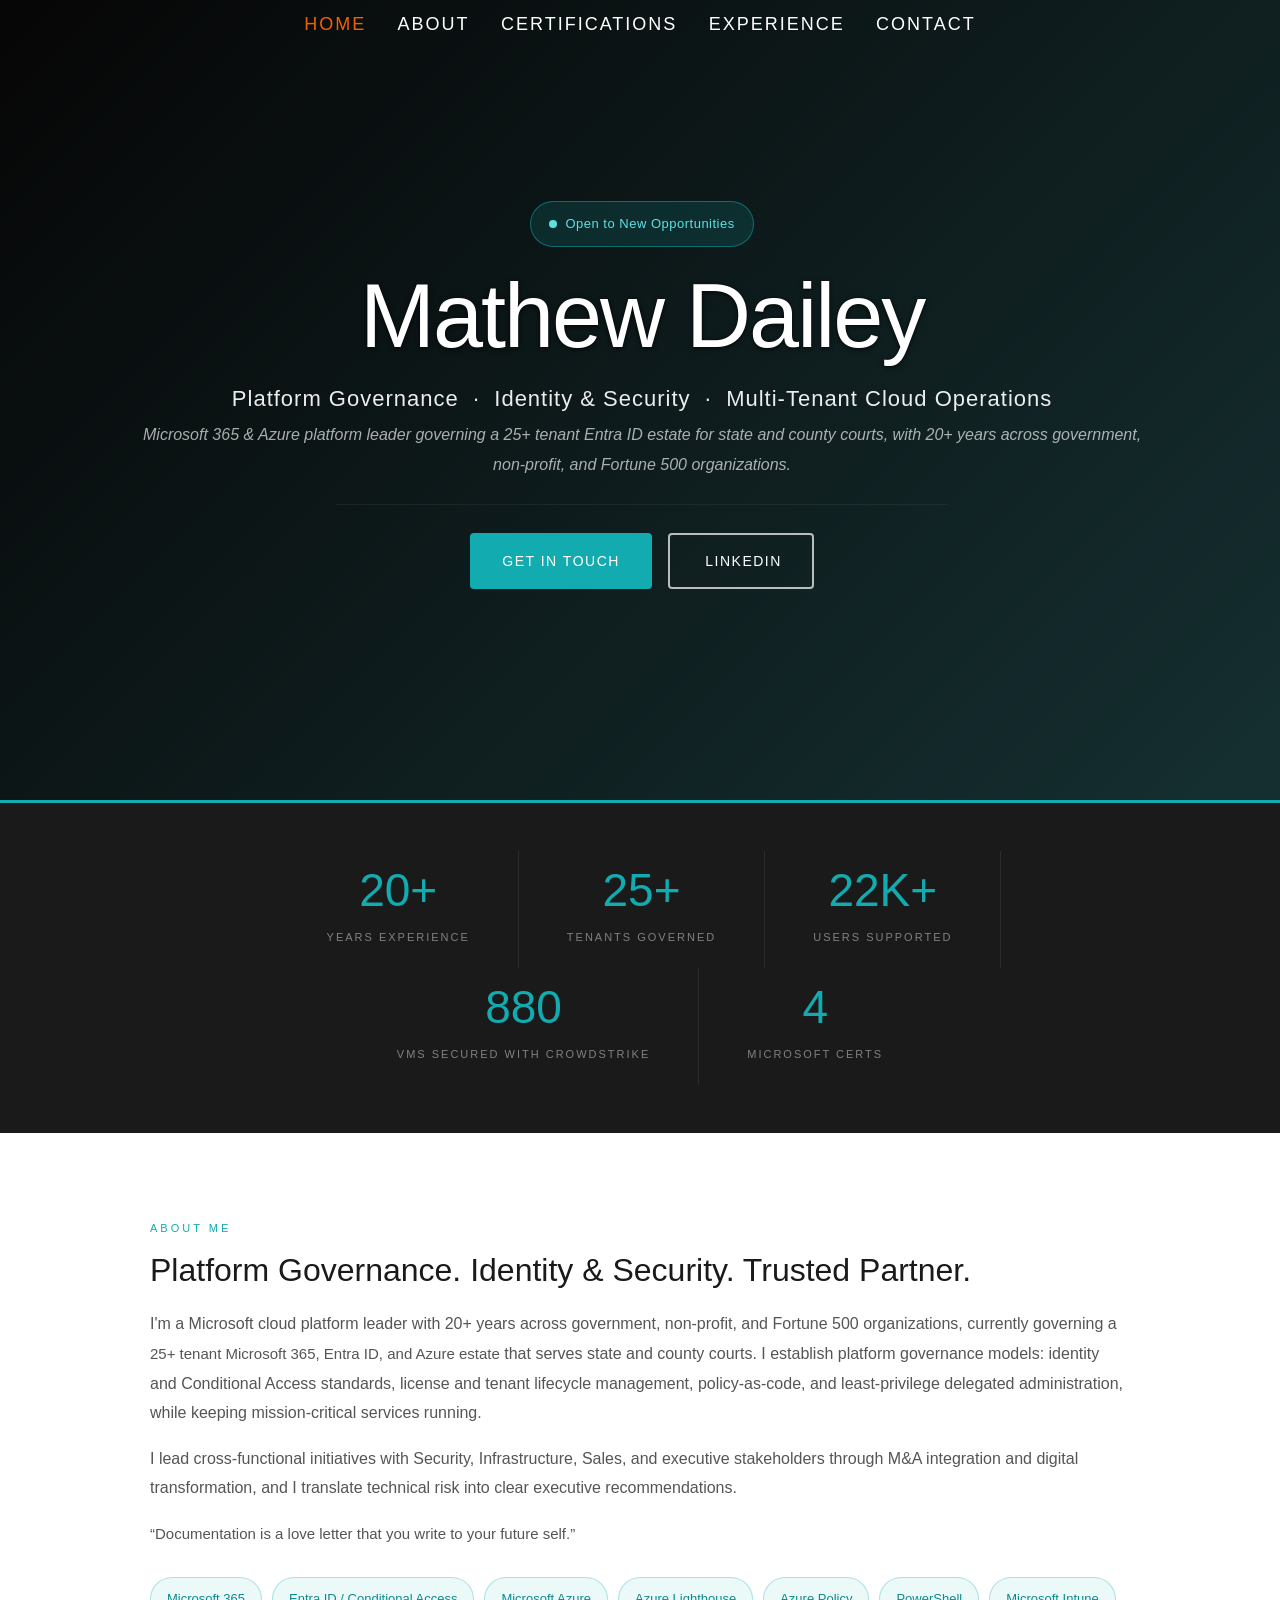
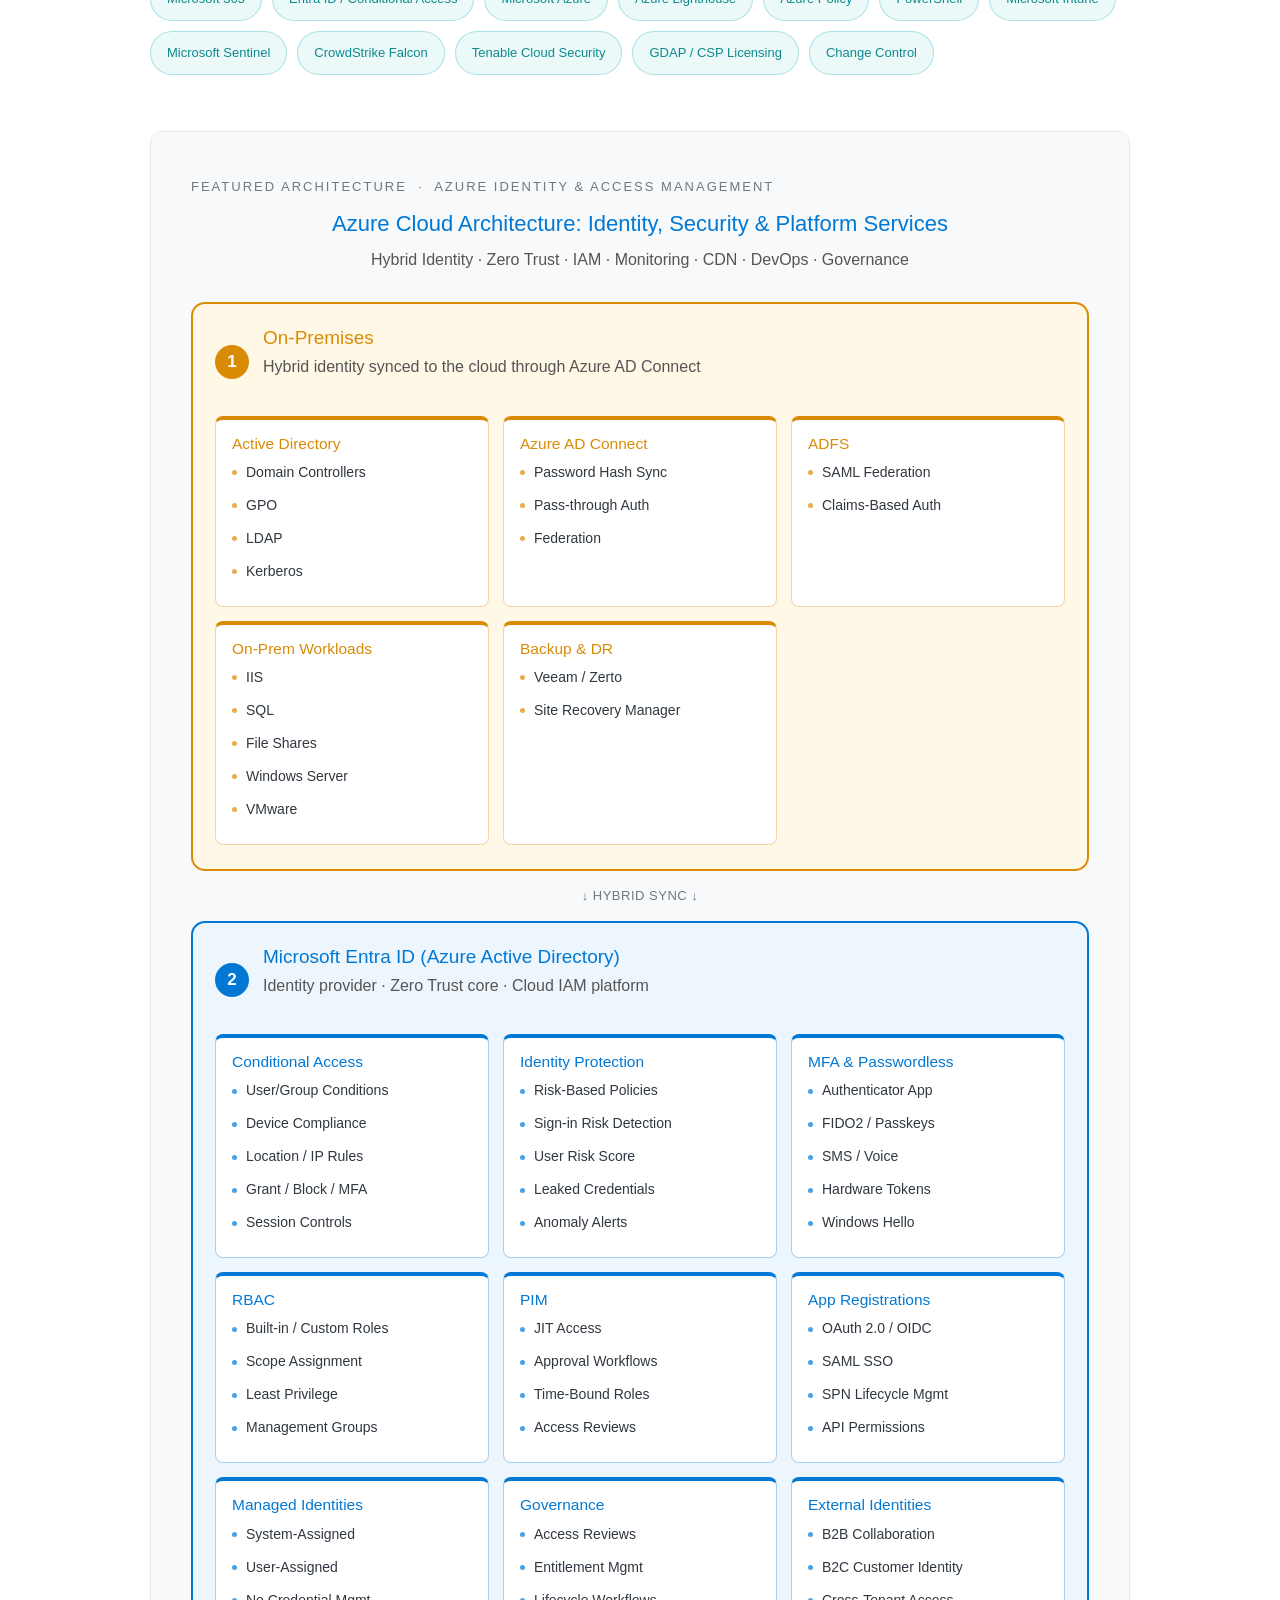
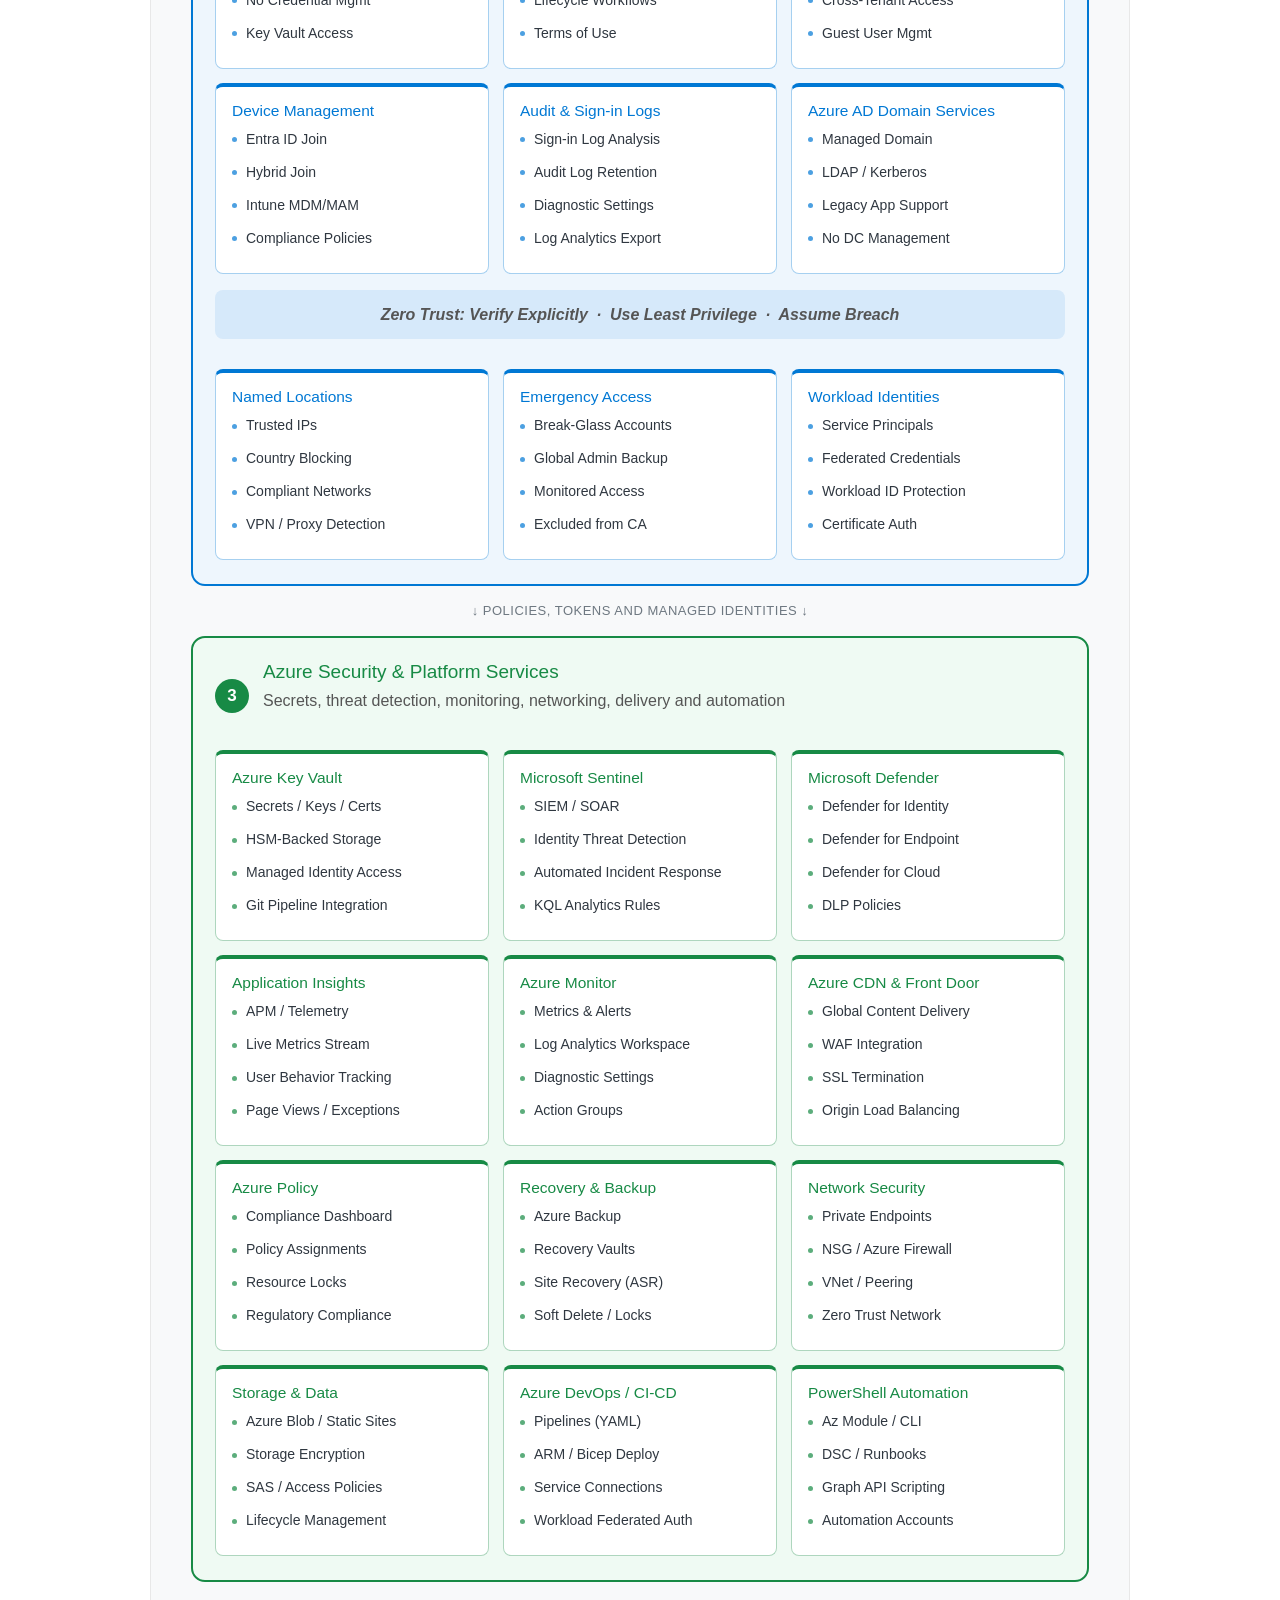
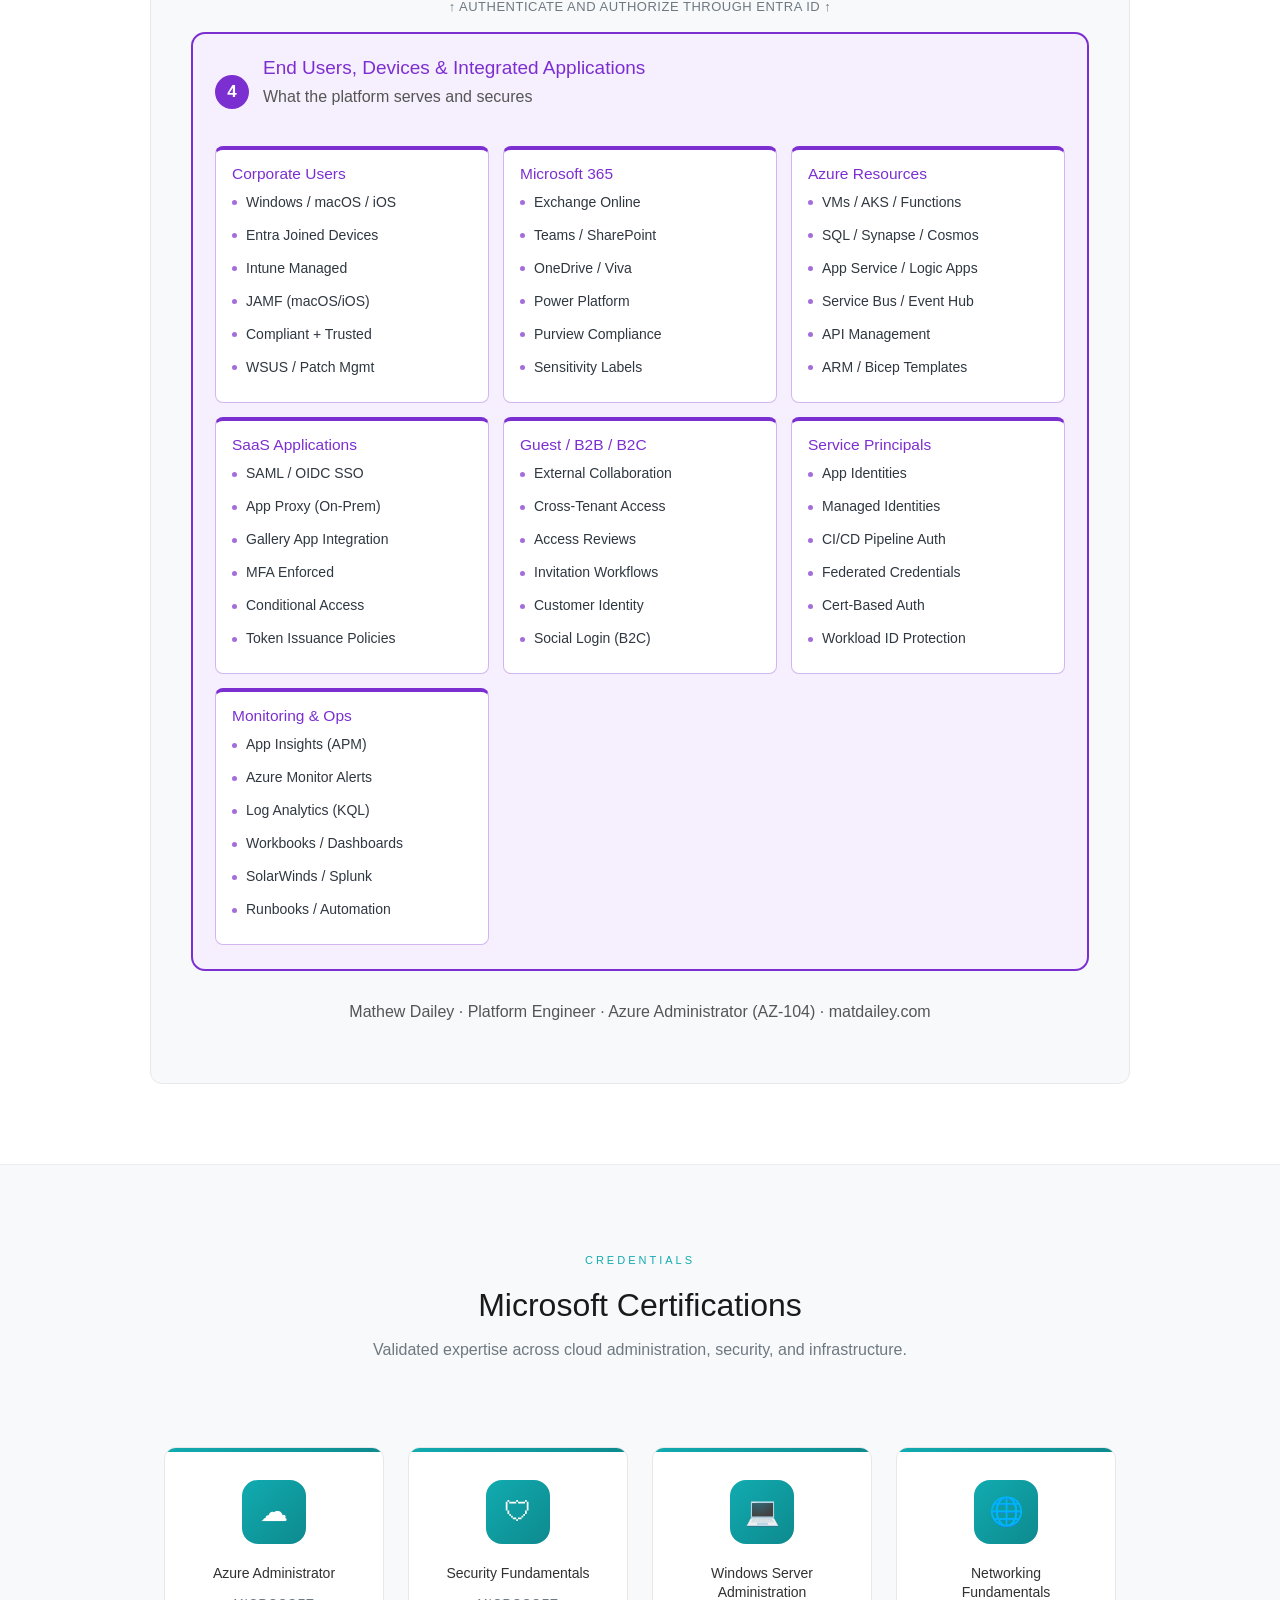
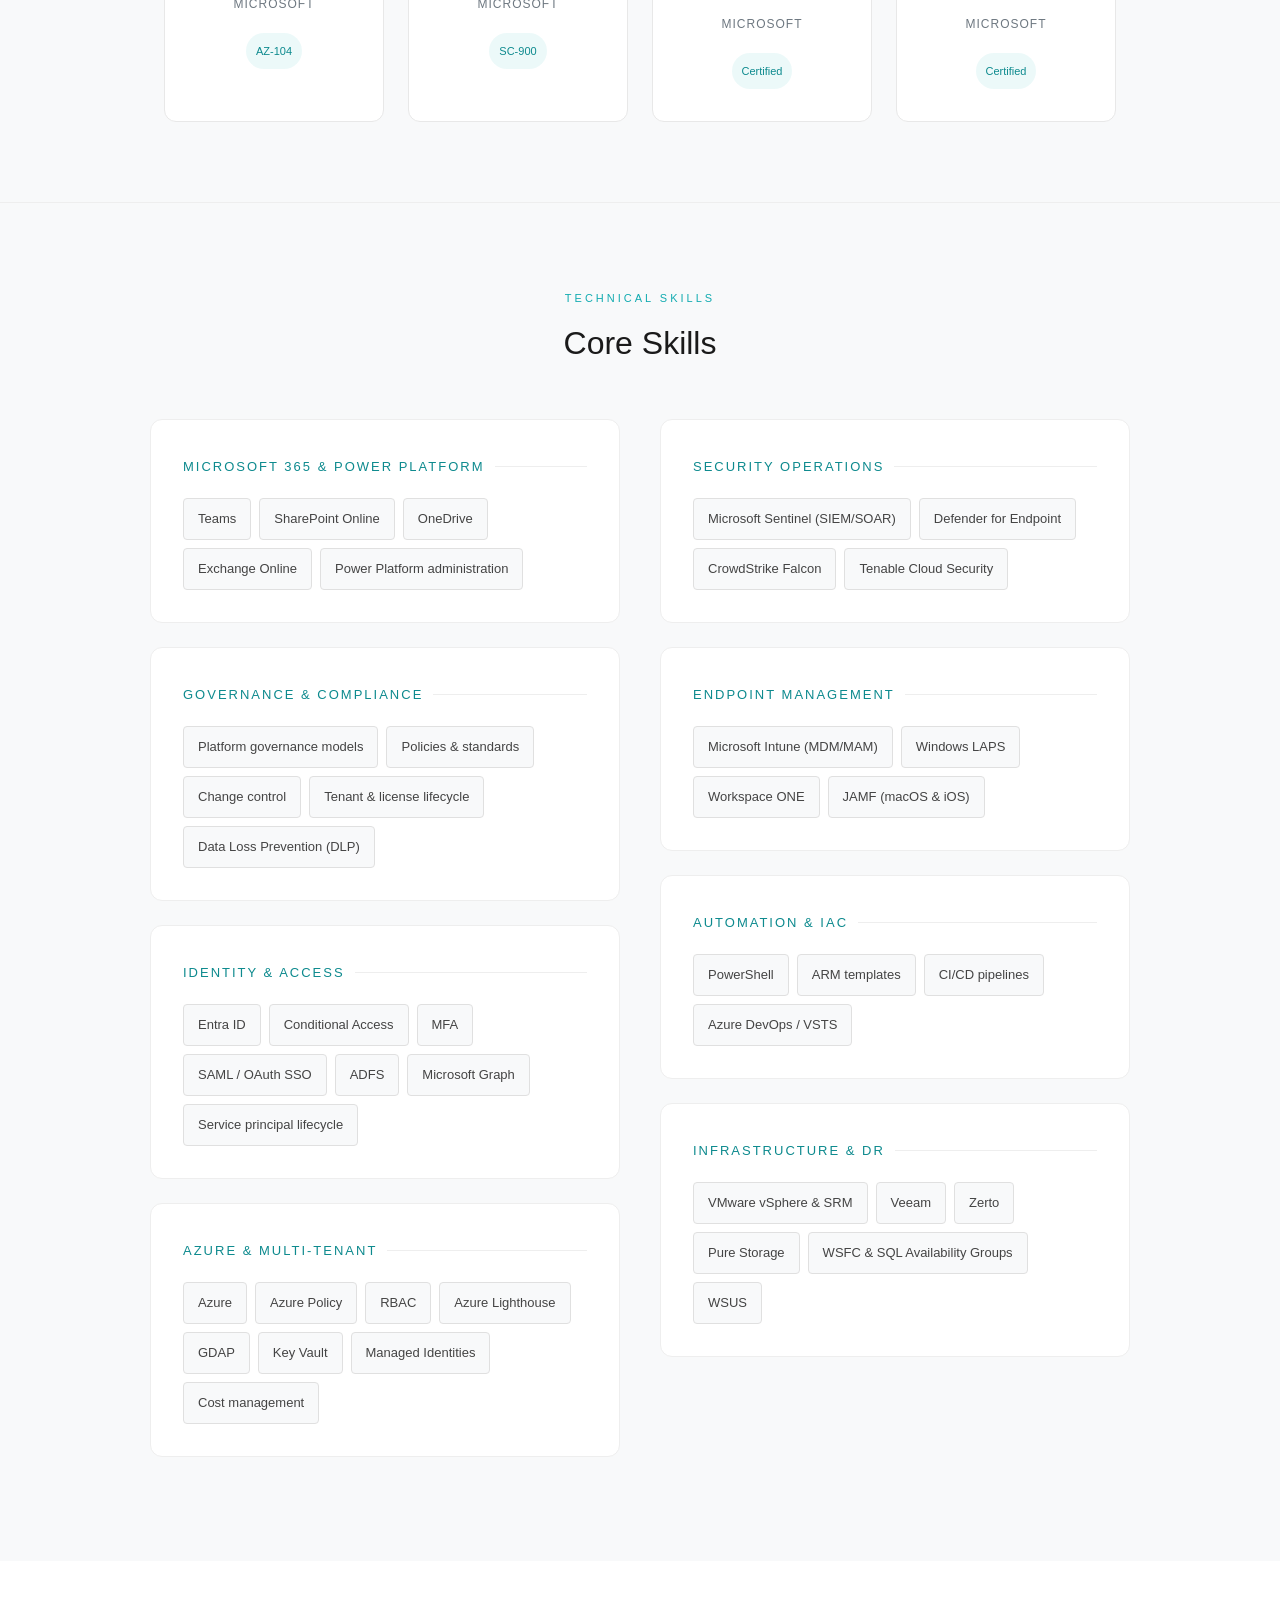
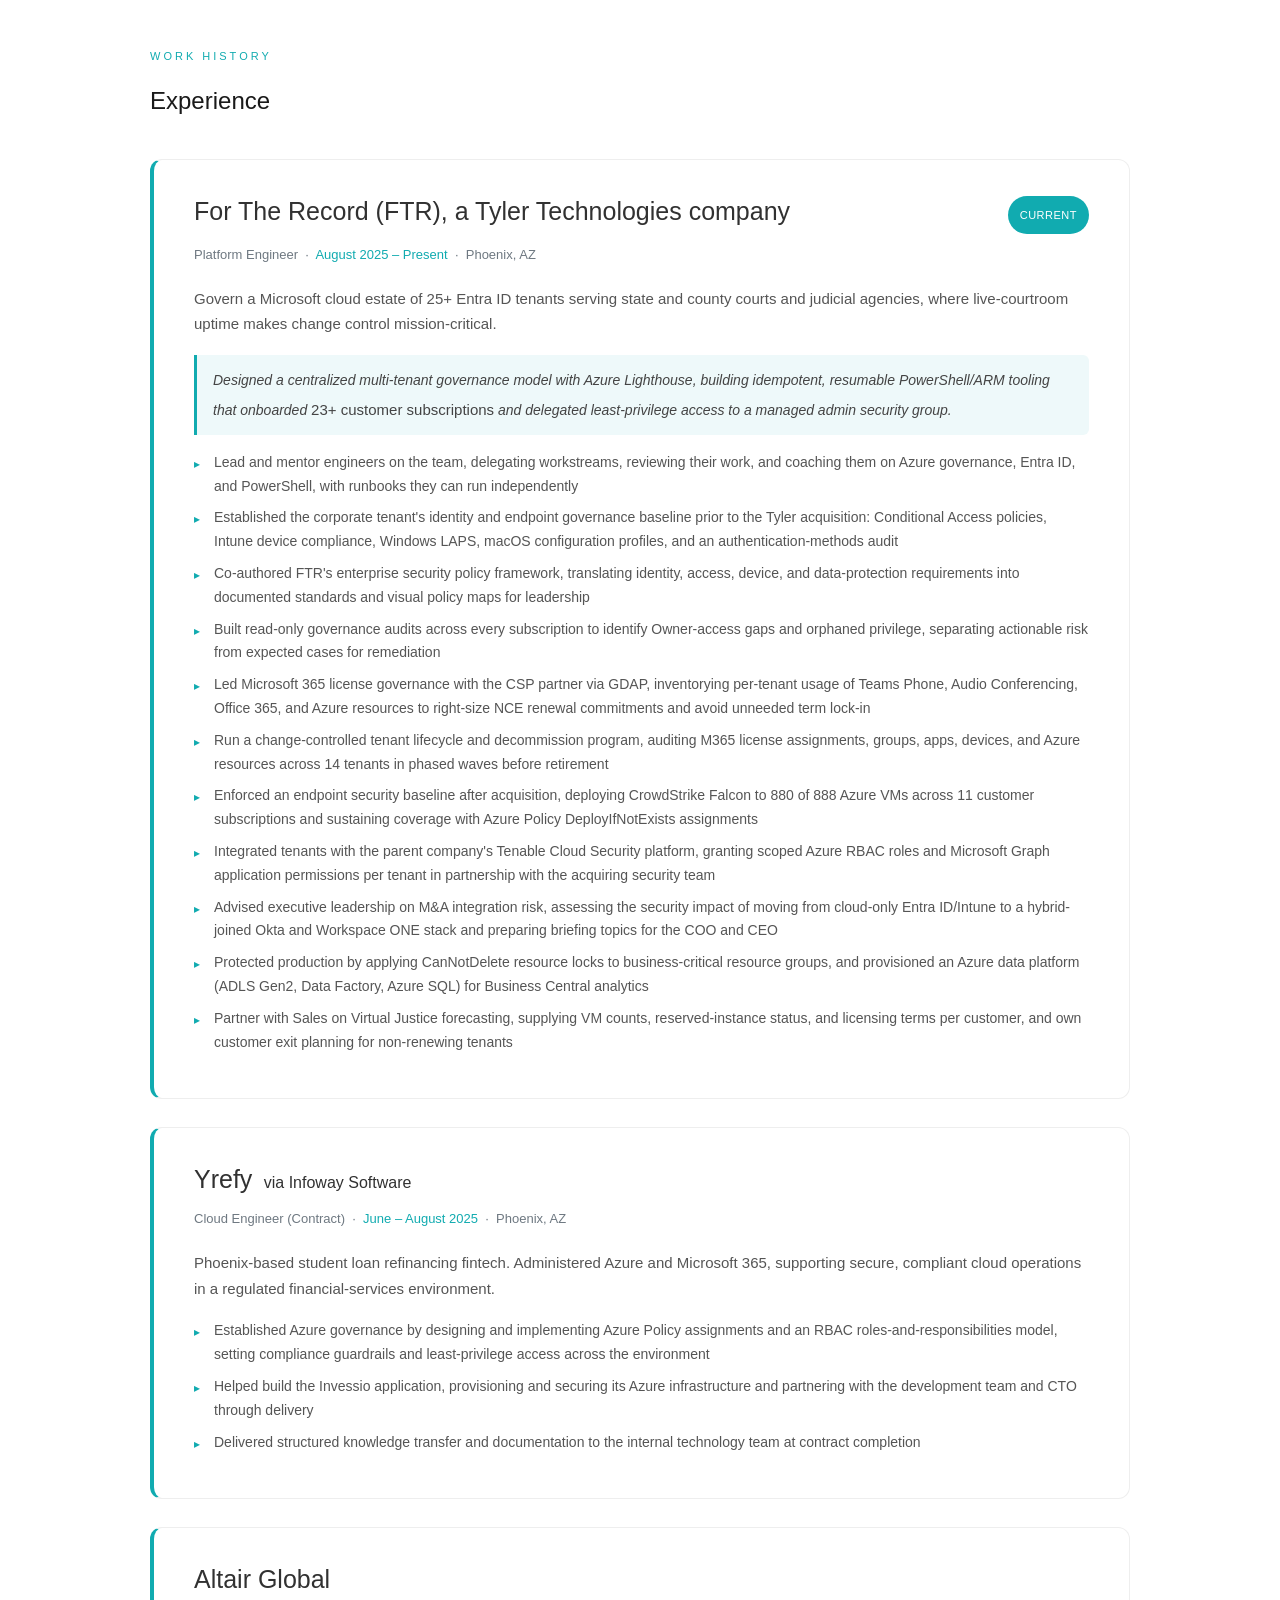
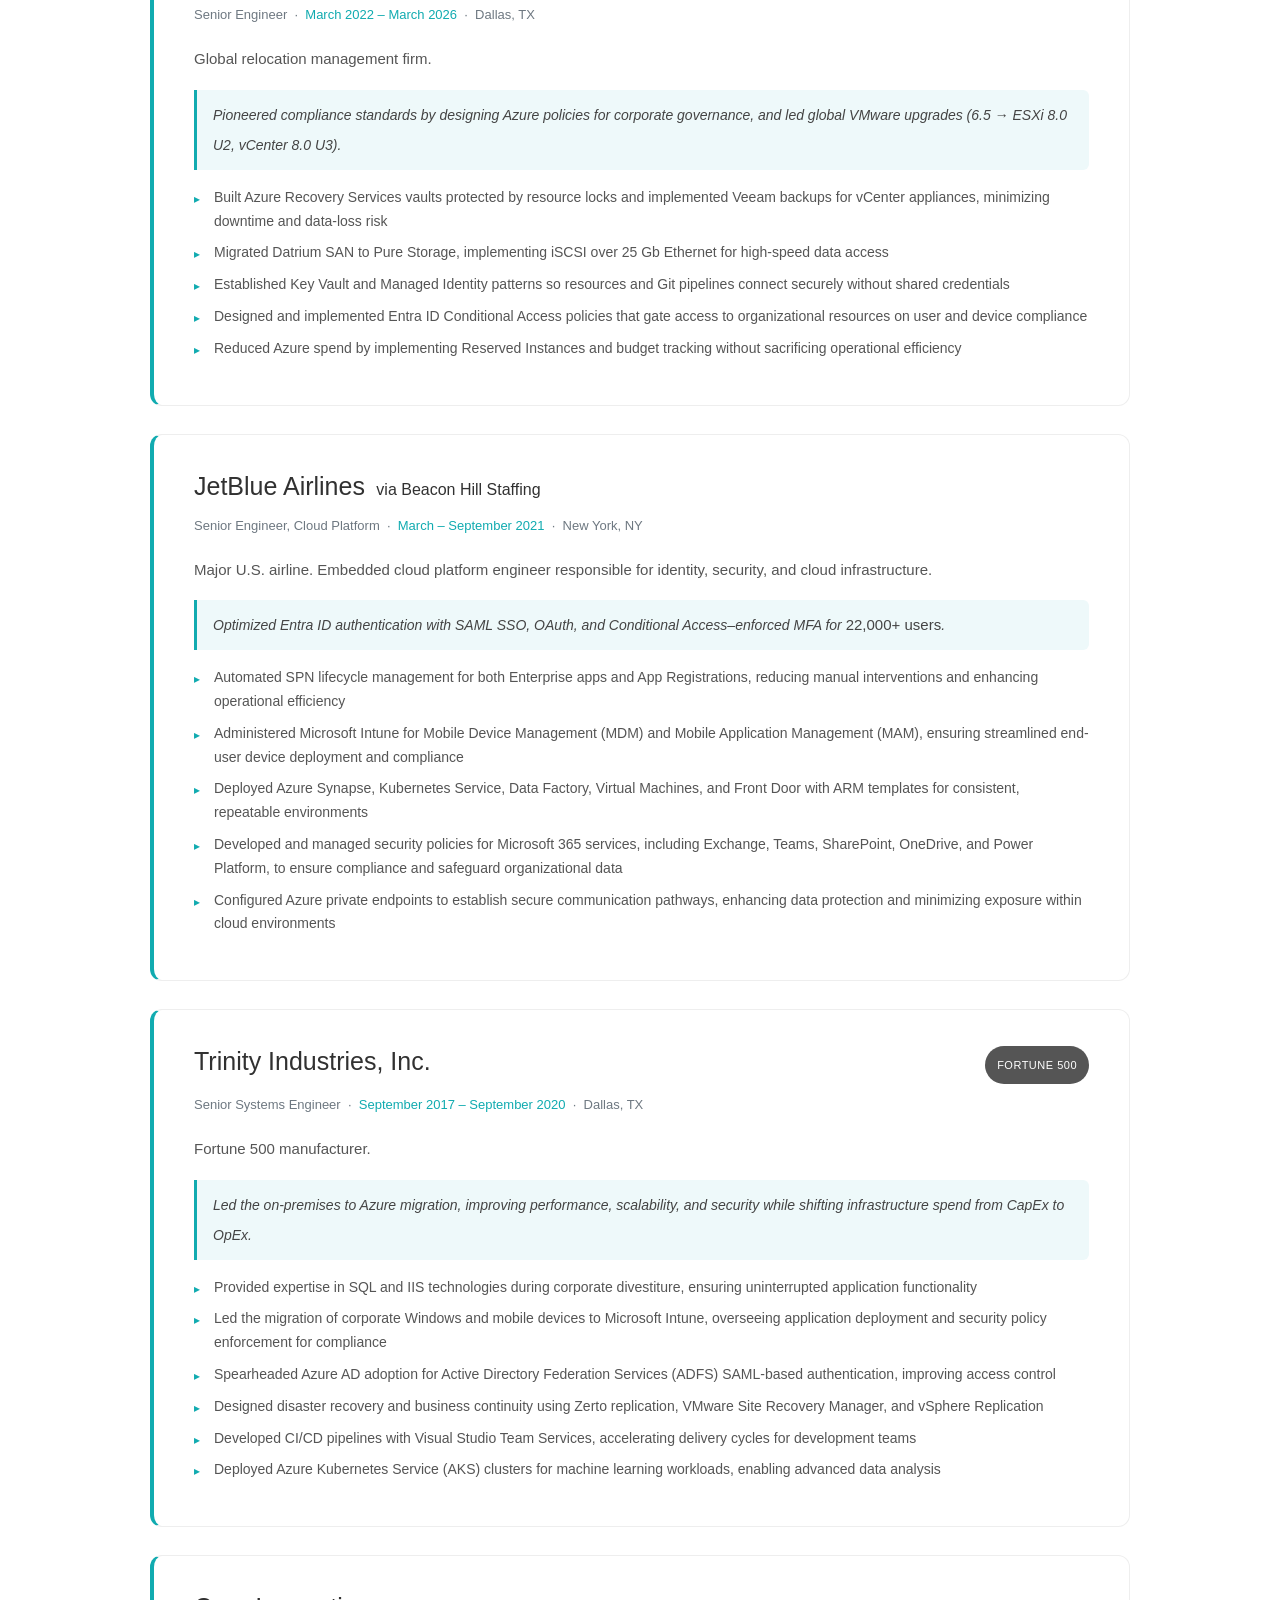
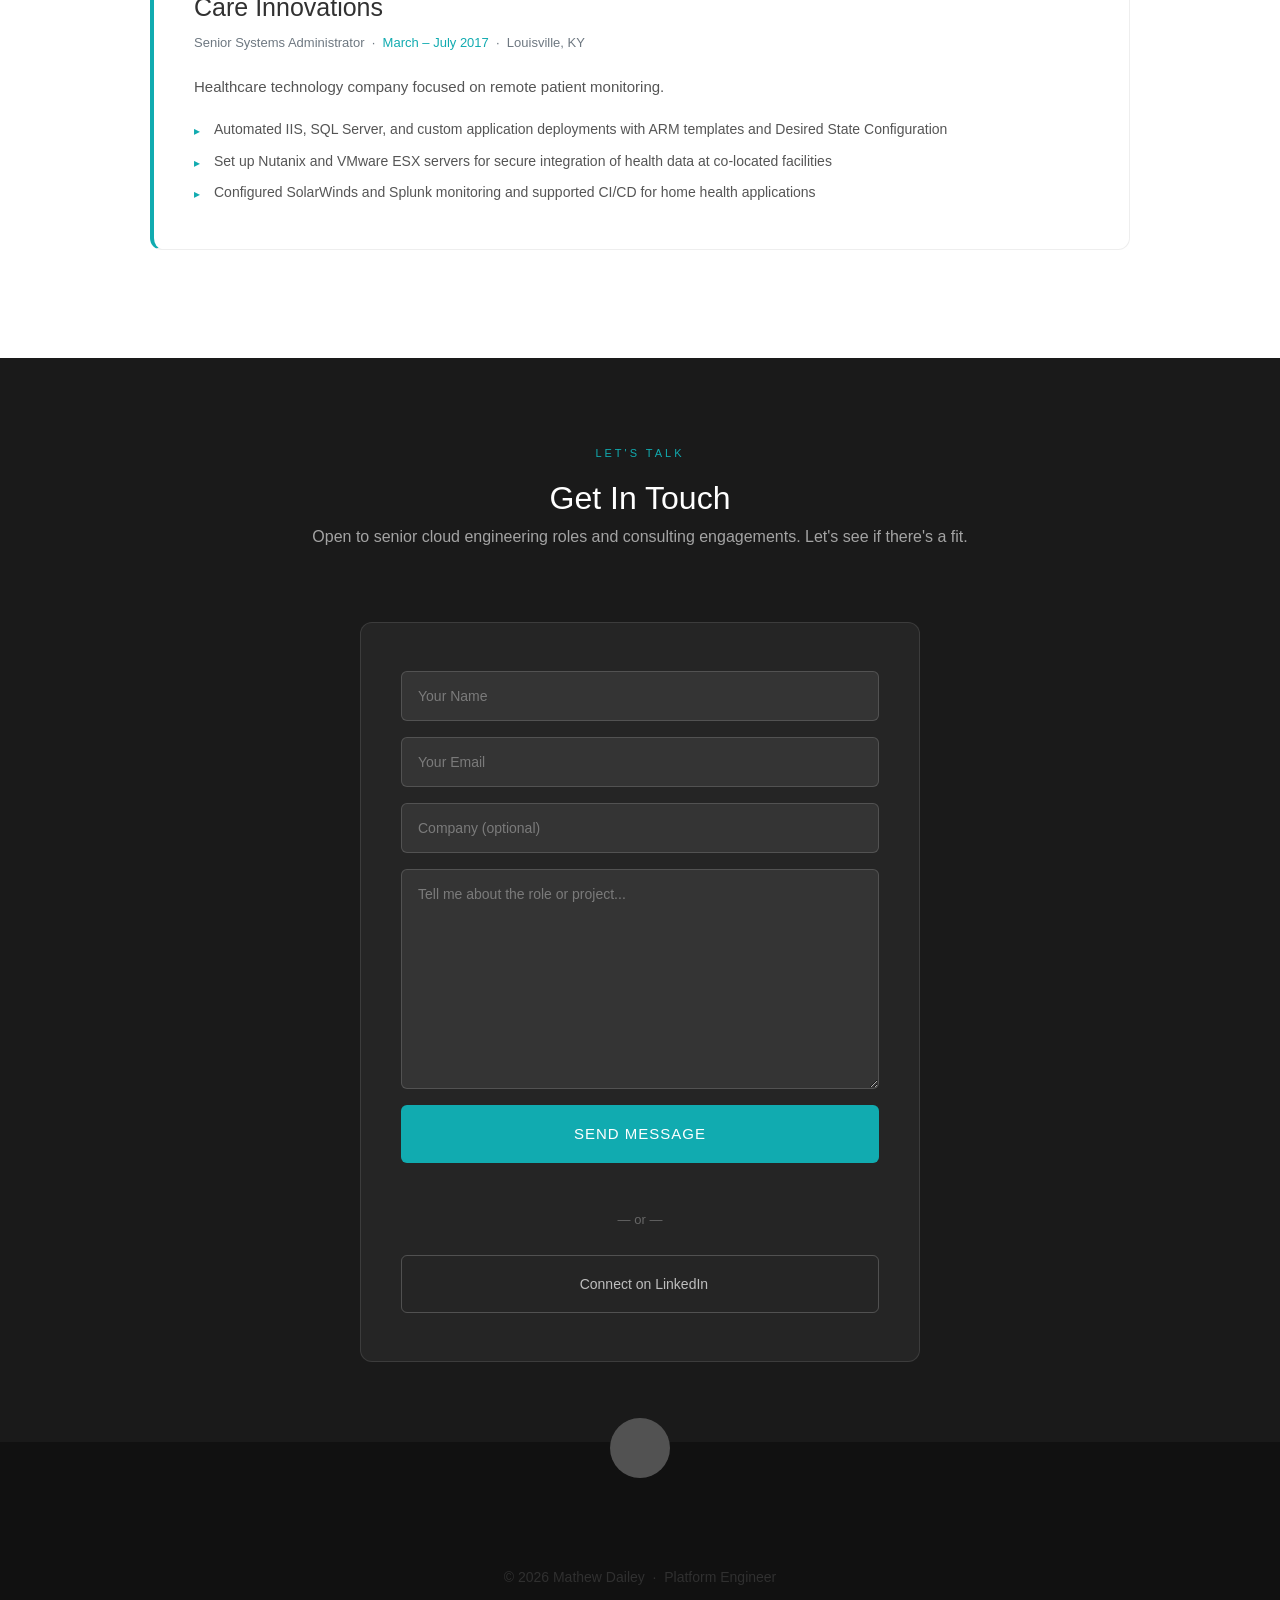
==== commit 7449051a: "Update site content to the new resume; fix invisible headings and mobile nav Co-Authored-By: Claude " ====
--- a/site/index.html
+++ b/site/index.html
@@ -5,20 +5,17 @@
 <head>
 
    <meta charset="utf-8">
-   <title>Mathew Dailey | Senior Cloud Engineer</title>
-   <meta name="description" content="Senior Cloud Engineer specializing in Microsoft Azure, Microsoft 365, and PowerShell automation. 20+ years experience across Fortune 500, government, and non-profit.">
+   <title>Mathew Dailey | Microsoft 365 &amp; Azure Platform Governance</title>
+   <meta name="description" content="Microsoft cloud platform leader with 20+ years across government, non-profit, and Fortune 500 organizations, governing a 25+ tenant Microsoft 365, Entra ID, and Azure estate. Platform governance, identity and security, multi-tenant cloud operations.">
    <meta name="author" content="Mathew Dailey">
    <meta name="viewport" content="width=device-width, initial-scale=1, maximum-scale=1">
 
    <link rel="stylesheet" href="css/default.css">
    <link rel="stylesheet" href="css/layout.css">
-   <link rel="stylesheet" href="css/media-queries.css">
-   <link rel="stylesheet" href="css/magnific-popup.css">
-
-   <script src="js/modernizr.js"></script>
 
    <style>
       /* ── Global ── */
+      html { scroll-behavior: smooth; }
       :root {
          --teal: #11ABB0;
          --teal-dark: #0D8A8E;
@@ -26,6 +23,15 @@
          --mid: #313131;
          --light-bg: #f8f9fa;
          --text-muted: #6e7881;
+      }
+
+      @media (max-width: 768px) {
+         #nav-wrap { padding: 10px 0; }
+         #nav-wrap .mobile-btn { display: none !important; }
+         #nav-wrap ul#nav { display: flex !important; flex-wrap: wrap; justify-content: center; gap: 4px 14px; height: auto !important; }
+         #nav-wrap ul#nav li { display: block !important; float: none !important; width: auto !important; }
+         #nav-wrap ul#nav li a { font-size: 13px !important; padding: 6px 4px !important; }
+         header .banner { padding-top: 90px; }
       }
 
       /* ── Nav ── */
@@ -159,6 +165,9 @@
          transition: background 0.2s, color 0.2s;
       }
       .skill-tag:hover { background: var(--teal); color: #fff; }
+
+      /* ── Section headings (were white on light backgrounds) ── */
+      #about h2, #certifications h2, .skills-section h2, #resume h2 { color: var(--dark); }
 
       /* ── Architecture diagram ── */
       .arch-block {
@@ -490,8 +499,8 @@
          <div class="banner-text">
             <span class="availability-badge"><span class="dot"></span> Open to New Opportunities</span>
             <h1 class="responsive-headline">Mathew Dailey</h1>
-            <p class="subtitle">Senior Cloud Engineer &nbsp;·&nbsp; Azure &nbsp;·&nbsp; Microsoft 365 &nbsp;·&nbsp; PowerShell</p>
-            <p class="tagline">20+ years designing and delivering enterprise cloud solutions that scale, stay secure, and reduce costs.</p>
+            <p class="subtitle">Platform Governance &nbsp;·&nbsp; Identity &amp; Security &nbsp;·&nbsp; Multi-Tenant Cloud Operations</p>
+            <p class="tagline">Microsoft 365 &amp; Azure platform leader governing a 25+ tenant Entra ID estate for state and county courts, with 20+ years across government, non-profit, and Fortune 500 organizations.</p>
             <hr />
             <div class="hero-cta-group">
                <a href="#contact" class="smoothscroll btn-primary">Get In Touch</a>
@@ -509,16 +518,16 @@
             <span class="label">Years Experience</span>
          </div>
          <div class="impact-item">
+            <span class="number">25+</span>
+            <span class="label">Tenants Governed</span>
+         </div>
+         <div class="impact-item">
             <span class="number">22K+</span>
             <span class="label">Users Supported</span>
          </div>
          <div class="impact-item">
-            <span class="number">F500</span>
-            <span class="label">Enterprise Clients</span>
-         </div>
-         <div class="impact-item">
-            <span class="number">3+</span>
-            <span class="label">Full Cloud Migrations</span>
+            <span class="number">880</span>
+            <span class="label">VMs Secured with CrowdStrike</span>
          </div>
          <div class="impact-item">
             <span class="number">4</span>
@@ -532,24 +541,24 @@
       <div class="row">
          <div class="twelve columns">
             <span class="section-label">About Me</span>
-            <h2>Cloud Engineer. Problem Solver. Trusted Partner.</h2>
-            <p>I'm a Senior Cloud Engineer with over 20 years of experience across Fortune 500 companies, government agencies, and non-profits. I specialize in <strong>Microsoft Azure, Microsoft 365, and PowerShell automation</strong> — designing and delivering cloud solutions that scale, stay secure, and reduce costs.</p>
-            <p>I've architected hybrid identity infrastructure for enterprise environments with 22,000+ users, led on-premises-to-Azure migrations that converted CapEx to OpEx, and built automation that eliminates the manual work slowing teams down.</p>
-            <p>I bring senior-level technical depth paired with the communication skills to work effectively across engineering teams, leadership, and stakeholders — from the terminal to the boardroom.</p>
+            <h2>Platform Governance. Identity &amp; Security. Trusted Partner.</h2>
+            <p>I'm a Microsoft cloud platform leader with 20+ years across government, non-profit, and Fortune 500 organizations, currently governing a <strong>25+ tenant Microsoft 365, Entra ID, and Azure estate</strong> that serves state and county courts. I establish platform governance models: identity and Conditional Access standards, license and tenant lifecycle management, policy-as-code, and least-privilege delegated administration, while keeping mission-critical services running.</p>
+            <p>I lead cross-functional initiatives with Security, Infrastructure, Sales, and executive stakeholders through M&amp;A integration and digital transformation, and I translate technical risk into clear executive recommendations.</p>
+            <p class="quote"><em>&ldquo;Documentation is a love letter that you write to your future self.&rdquo;</em></p>
 
             <div class="skills-grid">
+               <span class="skill-tag">Microsoft 365</span>
+               <span class="skill-tag">Entra ID / Conditional Access</span>
                <span class="skill-tag">Microsoft Azure</span>
-               <span class="skill-tag">Microsoft 365</span>
+               <span class="skill-tag">Azure Lighthouse</span>
+               <span class="skill-tag">Azure Policy</span>
                <span class="skill-tag">PowerShell</span>
-               <span class="skill-tag">Entra ID / Azure AD</span>
                <span class="skill-tag">Microsoft Intune</span>
                <span class="skill-tag">Microsoft Sentinel</span>
-               <span class="skill-tag">Azure Kubernetes (AKS)</span>
-               <span class="skill-tag">CI/CD Pipelines</span>
-               <span class="skill-tag">VMware</span>
-               <span class="skill-tag">Disaster Recovery</span>
-               <span class="skill-tag">Security &amp; Compliance</span>
-               <span class="skill-tag">JAMF / macOS</span>
+               <span class="skill-tag">CrowdStrike Falcon</span>
+               <span class="skill-tag">Tenable Cloud Security</span>
+               <span class="skill-tag">GDAP / CSP Licensing</span>
+               <span class="skill-tag">Change Control</span>
             </div>
 
             <div class="arch-block">
@@ -638,7 +647,7 @@
 <div class="arch-card"><h5>Monitoring &amp; Ops</h5><ul><li>App Insights (APM)</li><li>Azure Monitor Alerts</li><li>Log Analytics (KQL)</li><li>Workbooks / Dashboards</li><li>SolarWinds / Splunk</li><li>Runbooks / Automation</li></ul></div>
    </div>
 </section>
-                  <p class="arch-foot">Mathew Dailey · Senior Cloud &amp; IAM Engineer · Azure Administrator (AZ-104) · matdailey.com</p>
+                  <p class="arch-foot">Mathew Dailey · Platform Engineer · Azure Administrator (AZ-104) · matdailey.com</p>
                </div>
             </div>
          </div>
@@ -696,72 +705,94 @@
       <div class="row">
          <div class="twelve columns section-header">
             <span class="section-label">Technical Skills</span>
-            <h2>Full Stack Cloud Expertise</h2>
+            <h2>Core Skills</h2>
          </div>
       </div>
       <div class="row">
          <div class="six columns">
             <div class="skill-category">
-               <h4>Cloud &amp; Infrastructure</h4>
+               <h4>Microsoft 365 &amp; Power Platform</h4>
                <div class="skill-pills">
-                  <span class="skill-pill">Azure IaaS / PaaS / SaaS</span>
-                  <span class="skill-pill">AKS</span>
-                  <span class="skill-pill">Azure Recovery Vaults</span>
-                  <span class="skill-pill">Azure Front Door</span>
-                  <span class="skill-pill">ARM Templates</span>
+                  <span class="skill-pill">Teams</span>
+                  <span class="skill-pill">SharePoint Online</span>
+                  <span class="skill-pill">OneDrive</span>
+                  <span class="skill-pill">Exchange Online</span>
+                  <span class="skill-pill">Power Platform administration</span>
+               </div>
+            </div>
+            <div class="skill-category">
+               <h4>Governance &amp; Compliance</h4>
+               <div class="skill-pills">
+                  <span class="skill-pill">Platform governance models</span>
+                  <span class="skill-pill">Policies &amp; standards</span>
+                  <span class="skill-pill">Change control</span>
+                  <span class="skill-pill">Tenant &amp; license lifecycle</span>
+                  <span class="skill-pill">Data Loss Prevention (DLP)</span>
+               </div>
+            </div>
+            <div class="skill-category">
+               <h4>Identity &amp; Access</h4>
+               <div class="skill-pills">
+                  <span class="skill-pill">Entra ID</span>
+                  <span class="skill-pill">Conditional Access</span>
+                  <span class="skill-pill">MFA</span>
+                  <span class="skill-pill">SAML / OAuth SSO</span>
+                  <span class="skill-pill">ADFS</span>
+                  <span class="skill-pill">Microsoft Graph</span>
+                  <span class="skill-pill">Service principal lifecycle</span>
+               </div>
+            </div>
+            <div class="skill-category">
+               <h4>Azure &amp; Multi-Tenant</h4>
+               <div class="skill-pills">
+                  <span class="skill-pill">Azure</span>
                   <span class="skill-pill">Azure Policy</span>
-                  <span class="skill-pill">Reserved Instances</span>
-                  <span class="skill-pill">VMware ESXi &amp; vCenter</span>
-                  <span class="skill-pill">Nutanix</span>
-                  <span class="skill-pill">Zerto DR</span>
-                  <span class="skill-pill">VMware SRM</span>
-               </div>
-            </div>
-            <div class="skill-category">
-               <h4>Identity &amp; Security</h4>
-               <div class="skill-pills">
-                  <span class="skill-pill">Entra ID / Azure AD</span>
-                  <span class="skill-pill">Active Directory</span>
-                  <span class="skill-pill">Conditional Access</span>
-                  <span class="skill-pill">SAML SSO &amp; OAuth</span>
-                  <span class="skill-pill">MFA</span>
-                  <span class="skill-pill">Microsoft Sentinel</span>
-                  <span class="skill-pill">Defender for Endpoint</span>
-                  <span class="skill-pill">DLP</span>
+                  <span class="skill-pill">RBAC</span>
+                  <span class="skill-pill">Azure Lighthouse</span>
+                  <span class="skill-pill">GDAP</span>
                   <span class="skill-pill">Key Vault</span>
                   <span class="skill-pill">Managed Identities</span>
-                  <span class="skill-pill">Private Endpoints</span>
+                  <span class="skill-pill">Cost management</span>
                </div>
             </div>
          </div>
          <div class="six columns">
             <div class="skill-category">
-               <h4>Microsoft 365 &amp; Endpoint</h4>
+               <h4>Security Operations</h4>
                <div class="skill-pills">
-                  <span class="skill-pill">Exchange Online</span>
-                  <span class="skill-pill">Teams</span>
-                  <span class="skill-pill">SharePoint</span>
-                  <span class="skill-pill">OneDrive</span>
-                  <span class="skill-pill">Power Platform</span>
-                  <span class="skill-pill">Intune MDM/MAM</span>
-                  <span class="skill-pill">JAMF</span>
-                  <span class="skill-pill">Windows Server</span>
-                  <span class="skill-pill">WSUS</span>
-                  <span class="skill-pill">WSFC</span>
-                  <span class="skill-pill">SQL Availability Groups</span>
+                  <span class="skill-pill">Microsoft Sentinel (SIEM/SOAR)</span>
+                  <span class="skill-pill">Defender for Endpoint</span>
+                  <span class="skill-pill">CrowdStrike Falcon</span>
+                  <span class="skill-pill">Tenable Cloud Security</span>
                </div>
             </div>
             <div class="skill-category">
-               <h4>Automation &amp; DevOps</h4>
+               <h4>Endpoint Management</h4>
+               <div class="skill-pills">
+                  <span class="skill-pill">Microsoft Intune (MDM/MAM)</span>
+                  <span class="skill-pill">Windows LAPS</span>
+                  <span class="skill-pill">Workspace ONE</span>
+                  <span class="skill-pill">JAMF (macOS &amp; iOS)</span>
+               </div>
+            </div>
+            <div class="skill-category">
+               <h4>Automation &amp; IaC</h4>
                <div class="skill-pills">
                   <span class="skill-pill">PowerShell</span>
-                  <span class="skill-pill">DSC</span>
-                  <span class="skill-pill">CI/CD Pipelines</span>
-                  <span class="skill-pill">Azure DevOps</span>
-                  <span class="skill-pill">SPN Lifecycle Automation</span>
-                  <span class="skill-pill">IIS Automation</span>
-                  <span class="skill-pill">SolarWinds</span>
-                  <span class="skill-pill">Splunk</span>
+                  <span class="skill-pill">ARM templates</span>
+                  <span class="skill-pill">CI/CD pipelines</span>
+                  <span class="skill-pill">Azure DevOps / VSTS</span>
+               </div>
+            </div>
+            <div class="skill-category">
+               <h4>Infrastructure &amp; DR</h4>
+               <div class="skill-pills">
+                  <span class="skill-pill">VMware vSphere &amp; SRM</span>
+                  <span class="skill-pill">Veeam</span>
+                  <span class="skill-pill">Zerto</span>
+                  <span class="skill-pill">Pure Storage</span>
+                  <span class="skill-pill">WSFC &amp; SQL Availability Groups</span>
+                  <span class="skill-pill">WSUS</span>
                </div>
             </div>
          </div>
@@ -775,58 +806,94 @@
             <span class="section-label">Work History</span>
             <h2 style="margin-bottom:40px;">Experience</h2>
 
+            <!-- For The Record (FTR), a Tyler Technologies company -->
+            <div class="job-card">
+               <div class="job-header">
+                  <h3>For The Record (FTR), a Tyler Technologies company</h3>
+                  <span class="job-badge">Current</span>
+               </div>
+               <div class="job-meta">Platform Engineer &nbsp;·&nbsp; <span>August 2025 – Present</span> &nbsp;·&nbsp; Phoenix, AZ</div>
+               <p class="summary">Govern a Microsoft cloud estate of 25+ Entra ID tenants serving state and county courts and judicial agencies, where live-courtroom uptime makes change control mission-critical.</p>
+               <div class="impact-highlight">Designed a centralized multi-tenant governance model with Azure Lighthouse, building idempotent, resumable PowerShell/ARM tooling that onboarded <strong>23+ customer subscriptions</strong> and delegated least-privilege access to a managed admin security group.</div>
+               <ul>
+                  <li>Lead and mentor engineers on the team, delegating workstreams, reviewing their work, and coaching them on Azure governance, Entra ID, and PowerShell, with runbooks they can run independently</li>
+                  <li>Established the corporate tenant's identity and endpoint governance baseline prior to the Tyler acquisition: Conditional Access policies, Intune device compliance, Windows LAPS, macOS configuration profiles, and an authentication-methods audit</li>
+                  <li>Co-authored FTR's enterprise security policy framework, translating identity, access, device, and data-protection requirements into documented standards and visual policy maps for leadership</li>
+                  <li>Built read-only governance audits across every subscription to identify Owner-access gaps and orphaned privilege, separating actionable risk from expected cases for remediation</li>
+                  <li>Led Microsoft 365 license governance with the CSP partner via GDAP, inventorying per-tenant usage of Teams Phone, Audio Conferencing, Office 365, and Azure resources to right-size NCE renewal commitments and avoid unneeded term lock-in</li>
+                  <li>Run a change-controlled tenant lifecycle and decommission program, auditing M365 license assignments, groups, apps, devices, and Azure resources across 14 tenants in phased waves before retirement</li>
+                  <li>Enforced an endpoint security baseline after acquisition, deploying CrowdStrike Falcon to 880 of 888 Azure VMs across 11 customer subscriptions and sustaining coverage with Azure Policy DeployIfNotExists assignments</li>
+                  <li>Integrated tenants with the parent company's Tenable Cloud Security platform, granting scoped Azure RBAC roles and Microsoft Graph application permissions per tenant in partnership with the acquiring security team</li>
+                  <li>Advised executive leadership on M&amp;A integration risk, assessing the security impact of moving from cloud-only Entra ID/Intune to a hybrid-joined Okta and Workspace ONE stack and preparing briefing topics for the COO and CEO</li>
+                  <li>Protected production by applying CanNotDelete resource locks to business-critical resource groups, and provisioned an Azure data platform (ADLS Gen2, Data Factory, Azure SQL) for Business Central analytics</li>
+                  <li>Partner with Sales on Virtual Justice forecasting, supplying VM counts, reserved-instance status, and licensing terms per customer, and own customer exit planning for non-renewing tenants</li>
+               </ul>
+            </div>
+
+            <!-- Yrefy -->
+            <div class="job-card">
+               <div class="job-header">
+                  <h3>Yrefy <span style="font-weight:normal; font-size:16px;">&nbsp;via Infoway Software</span></h3>
+               </div>
+               <div class="job-meta">Cloud Engineer (Contract) &nbsp;·&nbsp; <span>June – August 2025</span> &nbsp;·&nbsp; Phoenix, AZ</div>
+               <p class="summary">Phoenix-based student loan refinancing fintech. Administered Azure and Microsoft 365, supporting secure, compliant cloud operations in a regulated financial-services environment.</p>
+               <ul>
+                  <li>Established Azure governance by designing and implementing Azure Policy assignments and an RBAC roles-and-responsibilities model, setting compliance guardrails and least-privilege access across the environment</li>
+                  <li>Helped build the Invessio application, provisioning and securing its Azure infrastructure and partnering with the development team and CTO through delivery</li>
+                  <li>Delivered structured knowledge transfer and documentation to the internal technology team at contract completion</li>
+               </ul>
+            </div>
+
             <!-- Altair Global -->
             <div class="job-card">
                <div class="job-header">
                   <h3>Altair Global</h3>
-                  <span class="job-badge">Current</span>
-               </div>
-               <div class="job-meta">Senior Systems Engineer &nbsp;·&nbsp; <span>March 2022 – Present</span> &nbsp;·&nbsp; Dallas, TX</div>
-               <p class="summary">Global relocation management firm. Responsible for enterprise cloud infrastructure, identity management, security, and virtualization across multiple regions.</p>
-               <div class="impact-highlight">Pioneered Azure Policy framework for corporate governance, driving measurable improvement in compliance adherence across the organization. Led global VMware upgrades (ESXi 6.5 → 8.0 U2) and eliminated hardcoded credentials enterprise-wide via Key Vault strategies.</div>
+               </div>
+               <div class="job-meta">Senior Engineer &nbsp;·&nbsp; <span>March 2022 – March 2026</span> &nbsp;·&nbsp; Dallas, TX</div>
+               <p class="summary">Global relocation management firm.</p>
+               <div class="impact-highlight">Pioneered compliance standards by designing Azure policies for corporate governance, and led global VMware upgrades (6.5 → ESXi 8.0 U2, vCenter 8.0 U3).</div>
                <ul>
-                  <li>Managed enterprise-scale hybrid identity infrastructure across on-premises Active Directory and Azure Entra ID, including Group Policy, domain migrations, and SSO/LDAP integrations</li>
-                  <li>Designed Conditional Access policies enforcing controlled access based on user and device compliance criteria</li>
-                  <li>Developed Azure Recovery Vaults with resource locks and advanced security to prevent accidental deletions and ensure business continuity</li>
-                  <li>Leveraged Managed Identities to connect Azure resources securely without credential sharing</li>
-                  <li>Deployed Veeam backup solutions for vCenter Server appliances, minimizing downtime and data loss risk</li>
-                  <li>Optimized Azure costs via Reserved Instances and budget tracking, reducing cloud expenditure while maintaining operational efficiency</li>
+                  <li>Built Azure Recovery Services vaults protected by resource locks and implemented Veeam backups for vCenter appliances, minimizing downtime and data-loss risk</li>
+                  <li>Migrated Datrium SAN to Pure Storage, implementing iSCSI over 25 Gb Ethernet for high-speed data access</li>
+                  <li>Established Key Vault and Managed Identity patterns so resources and Git pipelines connect securely without shared credentials</li>
+                  <li>Designed and implemented Entra ID Conditional Access policies that gate access to organizational resources on user and device compliance</li>
+                  <li>Reduced Azure spend by implementing Reserved Instances and budget tracking without sacrificing operational efficiency</li>
                </ul>
             </div>
 
-            <!-- JetBlue -->
+            <!-- JetBlue Airlines -->
             <div class="job-card">
                <div class="job-header">
                   <h3>JetBlue Airlines <span style="font-weight:normal; font-size:16px;">&nbsp;via Beacon Hill Staffing</span></h3>
                </div>
                <div class="job-meta">Senior Engineer, Cloud Platform &nbsp;·&nbsp; <span>March – September 2021</span> &nbsp;·&nbsp; New York, NY</div>
-               <p class="summary">Major U.S. airline. Embedded cloud platform engineer responsible for identity, security, and cloud infrastructure supporting 22,000+ employees.</p>
-               <div class="impact-highlight">Supported seamless authentication and access for <strong>22,000+ users</strong> via Entra ID SAML SSO and OAuth optimization. Automated SPN lifecycle management, reducing manual interventions and enhancing operational efficiency at scale.</div>
+               <p class="summary">Major U.S. airline. Embedded cloud platform engineer responsible for identity, security, and cloud infrastructure.</p>
+               <div class="impact-highlight">Optimized Entra ID authentication with SAML SSO, OAuth, and Conditional Access–enforced MFA for <strong>22,000+ users</strong>.</div>
                <ul>
-                  <li>Enforced enterprise-wide MFA through Conditional Access frameworks</li>
-                  <li>Deployed Azure Synapse, AKS clusters, SQL Data Factories, VMs, and Azure Front Door via ARM templates</li>
-                  <li>Administered M365 security policies across Exchange, Teams, SharePoint, OneDrive, and Power Platform</li>
-                  <li>Configured Azure private endpoints to minimize cloud environment exposure</li>
-                  <li>Administered Microsoft Intune for MDM/MAM across enterprise devices</li>
+                  <li>Automated SPN lifecycle management for both Enterprise apps and App Registrations, reducing manual interventions and enhancing operational efficiency</li>
+                  <li>Administered Microsoft Intune for Mobile Device Management (MDM) and Mobile Application Management (MAM), ensuring streamlined end-user device deployment and compliance</li>
+                  <li>Deployed Azure Synapse, Kubernetes Service, Data Factory, Virtual Machines, and Front Door with ARM templates for consistent, repeatable environments</li>
+                  <li>Developed and managed security policies for Microsoft 365 services, including Exchange, Teams, SharePoint, OneDrive, and Power Platform, to ensure compliance and safeguard organizational data</li>
+                  <li>Configured Azure private endpoints to establish secure communication pathways, enhancing data protection and minimizing exposure within cloud environments</li>
                </ul>
             </div>
 
-            <!-- Trinity Industries -->
+            <!-- Trinity Industries, Inc. -->
             <div class="job-card">
                <div class="job-header">
                   <h3>Trinity Industries, Inc.</h3>
                   <span class="job-badge" style="background:#555;">Fortune 500</span>
                </div>
                <div class="job-meta">Senior Systems Engineer &nbsp;·&nbsp; <span>September 2017 – September 2020</span> &nbsp;·&nbsp; Dallas, TX</div>
-               <p class="summary">Fortune 500 manufacturer. Led cloud migration and modernization initiatives across a large, complex enterprise environment through a period of significant corporate change.</p>
-               <div class="impact-highlight">Led a full on-premises to Azure Cloud migration, converting infrastructure from CapEx to OpEx — reducing costs and enabling immediate depreciation benefits. Delivered through a major corporate divestiture with zero application downtime.</div>
+               <p class="summary">Fortune 500 manufacturer.</p>
+               <div class="impact-highlight">Led the on-premises to Azure migration, improving performance, scalability, and security while shifting infrastructure spend from CapEx to OpEx.</div>
                <ul>
-                  <li>Deployed AKS clusters for machine learning workloads, enabling advanced data analysis capabilities</li>
-                  <li>Spearheaded Azure AD adoption for ADFS SAML-based authentication</li>
-                  <li>Designed disaster recovery solutions using Zerto replication technology</li>
-                  <li>Built CI/CD pipelines with Visual Studio Team Services, accelerating delivery cycles</li>
-                  <li>Configured VMware Site Recovery Manager and Replication suites for DR and business continuity</li>
-                  <li>Managed Microsoft Intune for Windows and mobile device environments across diverse teams</li>
+                  <li>Provided expertise in SQL and IIS technologies during corporate divestiture, ensuring uninterrupted application functionality</li>
+                  <li>Led the migration of corporate Windows and mobile devices to Microsoft Intune, overseeing application deployment and security policy enforcement for compliance</li>
+                  <li>Spearheaded Azure AD adoption for Active Directory Federation Services (ADFS) SAML-based authentication, improving access control</li>
+                  <li>Designed disaster recovery and business continuity using Zerto replication, VMware Site Recovery Manager, and vSphere Replication</li>
+                  <li>Developed CI/CD pipelines with Visual Studio Team Services, accelerating delivery cycles for development teams</li>
+                  <li>Deployed Azure Kubernetes Service (AKS) clusters for machine learning workloads, enabling advanced data analysis</li>
                </ul>
             </div>
 
@@ -836,54 +903,11 @@
                   <h3>Care Innovations</h3>
                </div>
                <div class="job-meta">Senior Systems Administrator &nbsp;·&nbsp; <span>March – July 2017</span> &nbsp;·&nbsp; Louisville, KY</div>
-               <p class="summary">Healthcare technology company focused on remote patient monitoring. Managed cloud infrastructure and DevOps pipelines in a highly regulated environment.</p>
+               <p class="summary">Healthcare technology company focused on remote patient monitoring.</p>
                <ul>
-                  <li>Automated IIS, SQL Server, and custom application deployments using ARM templates and DSC</li>
-                  <li>Configured Nutanix and VMware ESX for secure health data integration at co-located facilities</li>
-                  <li>Set up SolarWinds and Splunk for comprehensive performance monitoring and alerting</li>
-                  <li>Collaborated on CI/CD pipelines for home health monitoring solutions</li>
-               </ul>
-            </div>
-
-            <!-- Grote Industries -->
-            <div class="job-card">
-               <div class="job-header">
-                  <h3>Grote Industries, Inc.</h3>
-               </div>
-               <div class="job-meta">Senior Systems Administrator &nbsp;·&nbsp; <span>April 2013 – April 2017</span></div>
-               <p class="summary">Global manufacturer of vehicle lighting and safety systems. Enterprise Windows Server infrastructure, virtualization, and multi-site systems administration.</p>
-               <ul>
-                  <li>Managed enterprise Active Directory, Group Policy, DNS/DHCP across multiple facilities</li>
-                  <li>Administered VMware virtual environments and hardware lifecycle</li>
-                  <li>Led end-user systems, application deployments, and escalated helpdesk support</li>
-               </ul>
-            </div>
-
-            <!-- Absolute Network Solutions -->
-            <div class="job-card">
-               <div class="job-header">
-                  <h3>Absolute Network Solutions</h3>
-               </div>
-               <div class="job-meta">Network Engineer &nbsp;·&nbsp; <span>January 2011 – April 2013</span></div>
-               <p class="summary">Managed services provider. Designed and maintained network infrastructure for multiple clients across various industries.</p>
-               <ul>
-                  <li>Designed, implemented, and maintained LAN/WAN infrastructure for multi-client environments</li>
-                  <li>Configured and managed firewalls, switches, routers, and VPN solutions</li>
-               </ul>
-            </div>
-
-            <!-- Light Systems -->
-            <div class="job-card">
-               <div class="job-header">
-                  <h3>Light Systems Communications</h3>
-                  <span class="job-badge" style="background:#8a6a00;">Founder</span>
-               </div>
-               <div class="job-meta">Owner / Principal Consultant &nbsp;·&nbsp; <span>2000 – 2009</span></div>
-               <p class="summary">Founded and operated an independent IT consulting practice serving real estate and mortgage companies. Managed all aspects of the business through a highly competitive period — including the 2008 financial crisis.</p>
-               <ul>
-                  <li>Designed, deployed, and maintained network and server environments for small and mid-size clients</li>
-                  <li>Delivered managed IT services including Windows Server administration, workstation management, and helpdesk support</li>
-                  <li>Built long-term client relationships that sustained the business through the 2008 financial downturn</li>
+                  <li>Automated IIS, SQL Server, and custom application deployments with ARM templates and Desired State Configuration</li>
+                  <li>Set up Nutanix and VMware ESX servers for secure integration of health data at co-located facilities</li>
+                  <li>Configured SolarWinds and Splunk monitoring and supported CI/CD for home health applications</li>
                </ul>
             </div>
 
@@ -929,7 +953,7 @@
                <li><a href="https://linkedin.com/in/mathew-d-963b575/"><i class="fa fa-linkedin-square"></i></a></li>
             </ul>
             <ul class="copyright">
-               <li>&copy; 2026 Mathew Dailey &nbsp;·&nbsp; Senior Cloud Engineer</li>
+               <li>&copy; 2026 Mathew Dailey &nbsp;·&nbsp; Platform Engineer</li>
             </ul>
          </div>
          <div id="go-top"><a class="smoothscroll" title="Back to Top" href="#home"><i class="icon-up-open"></i></a></div>
@@ -937,15 +961,6 @@
    </footer>
 
    <!-- Scripts -->
-   <script src="https://ajax.googleapis.com/ajax/libs/jquery/1.10.2/jquery.min.js"></script>
-   <script>window.jQuery || document.write('<script src="js/jquery-1.10.2.min.js"><\/script>')</script>
-   <script type="text/javascript" src="js/jquery-migrate-1.2.1.min.js"></script>
-   <script src="js/jquery.flexslider.js"></script>
-   <script src="js/waypoints.js"></script>
-   <script src="js/jquery.fittext.js"></script>
-   <script src="js/magnific-popup.js"></script>
-   <script src="js/init.js"></script>
-   <script src="js/visitorCounter.js"></script>
 
    <script>
       window.addEventListener("scroll", function () {
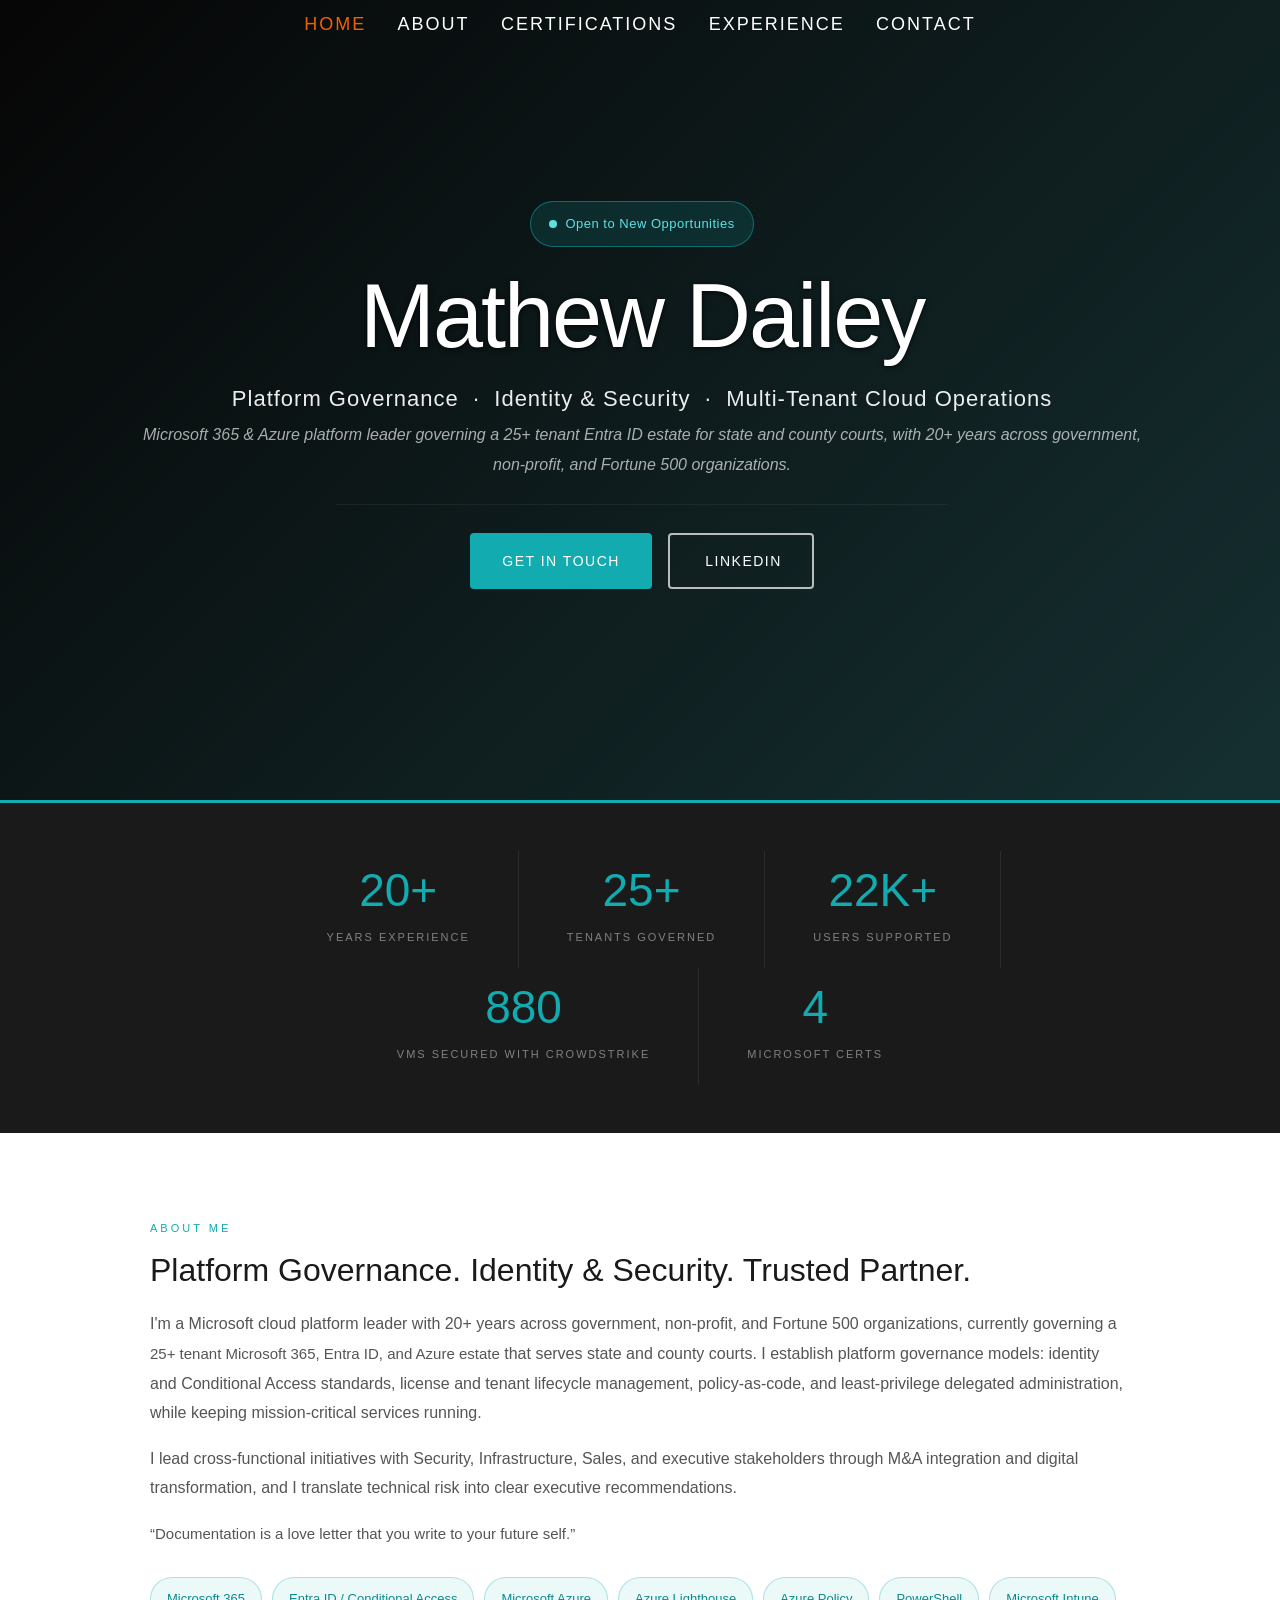
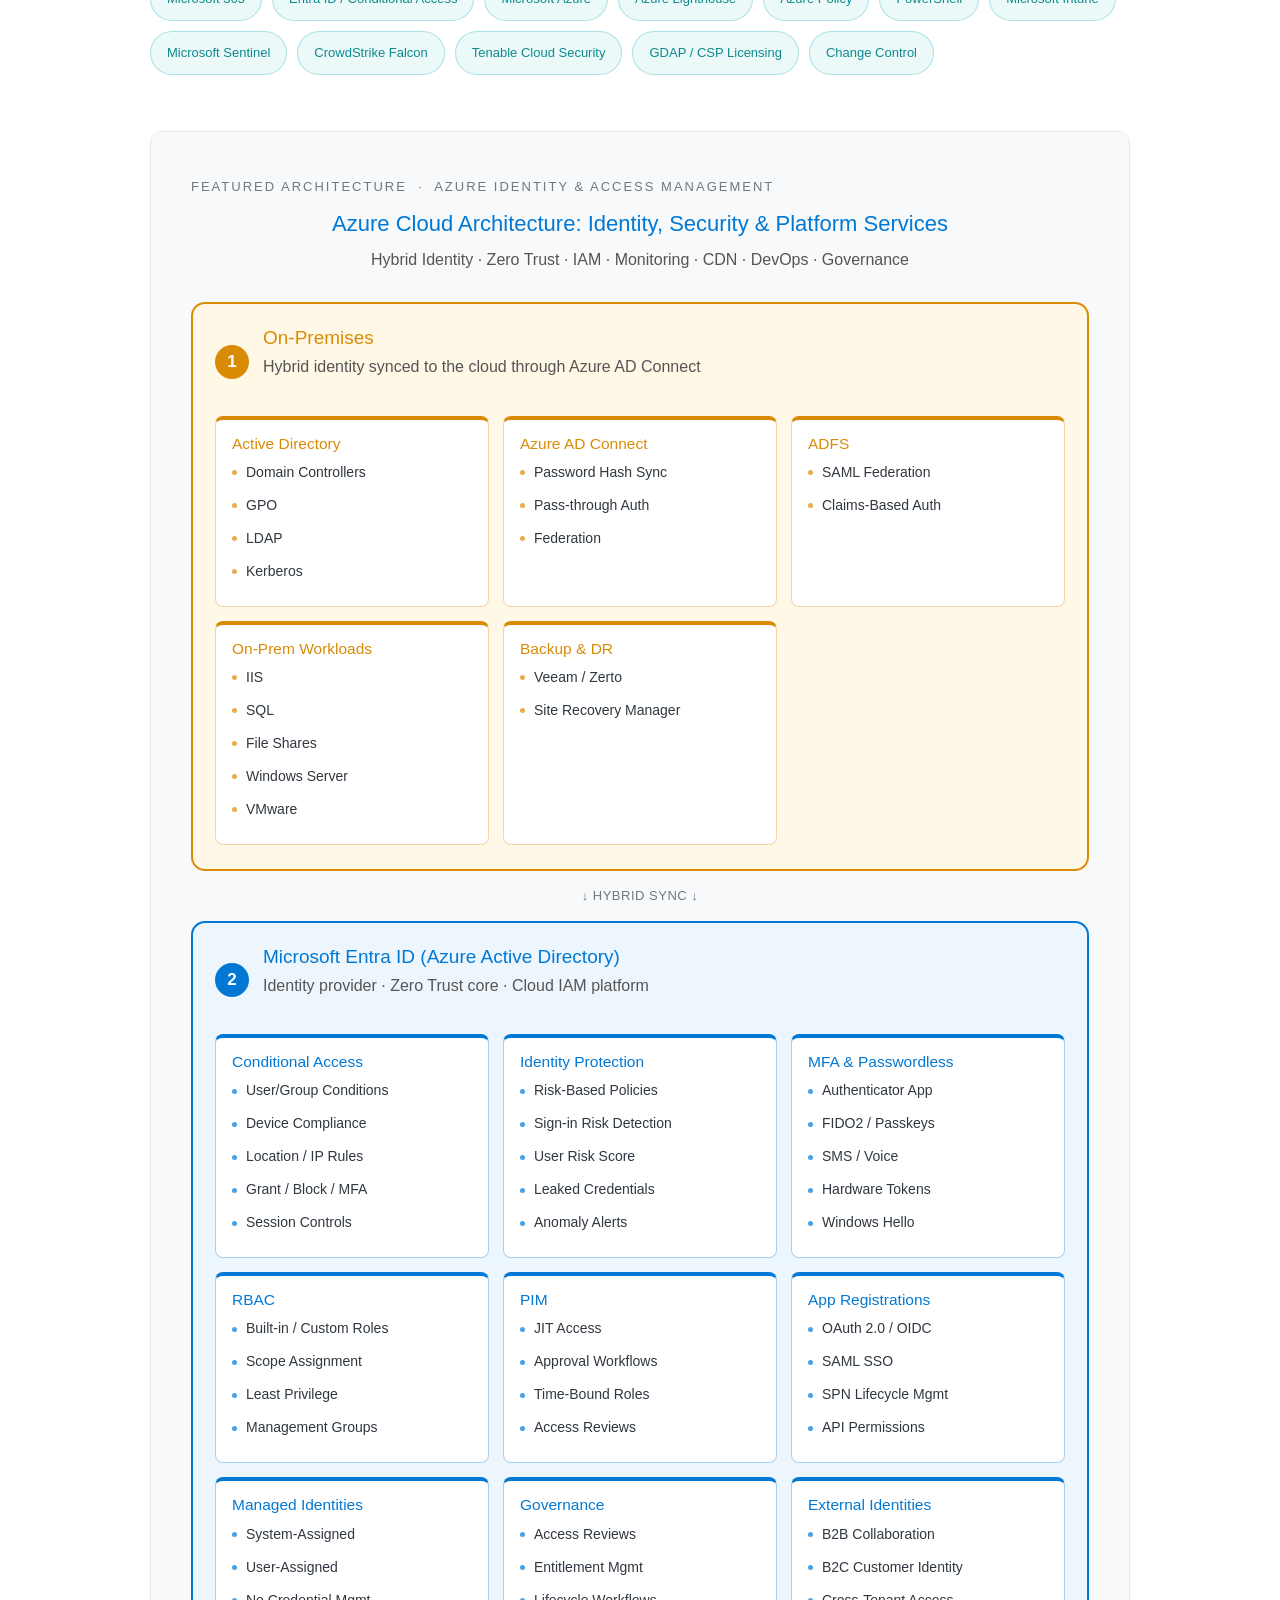
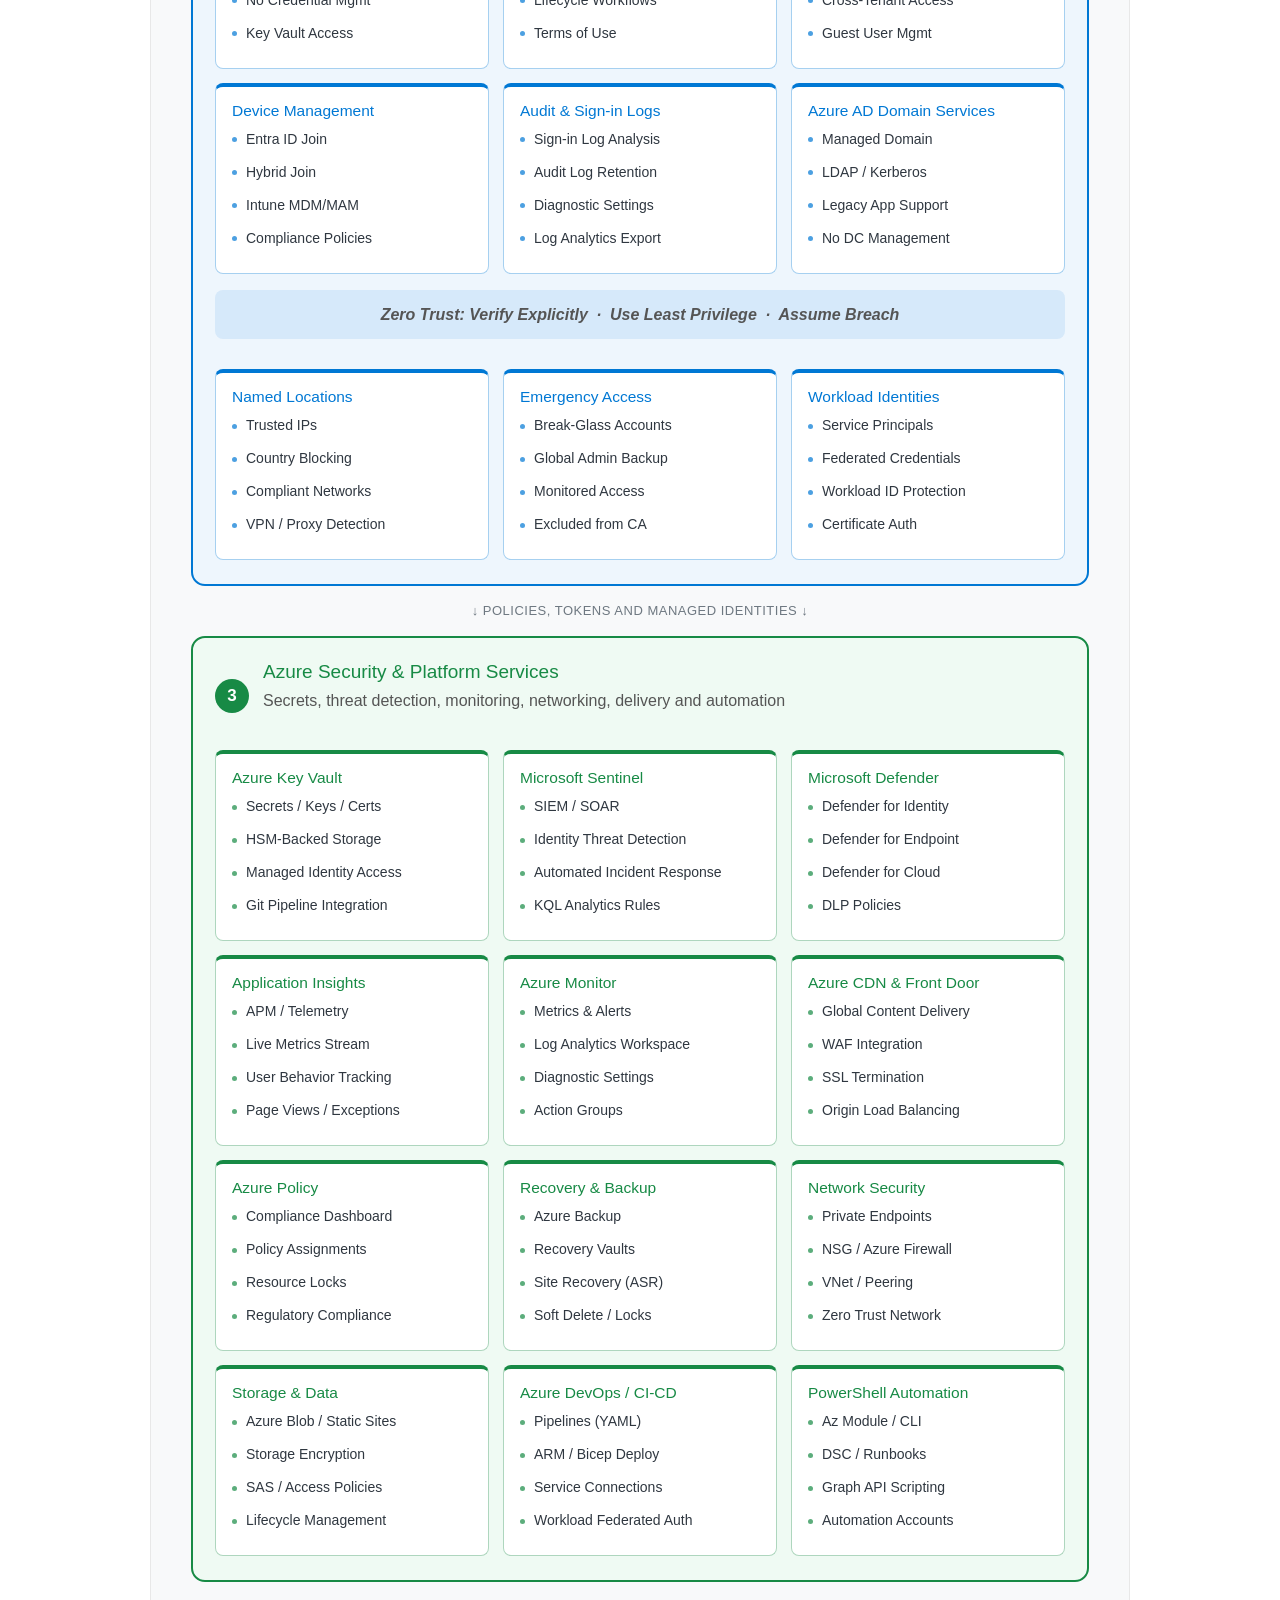
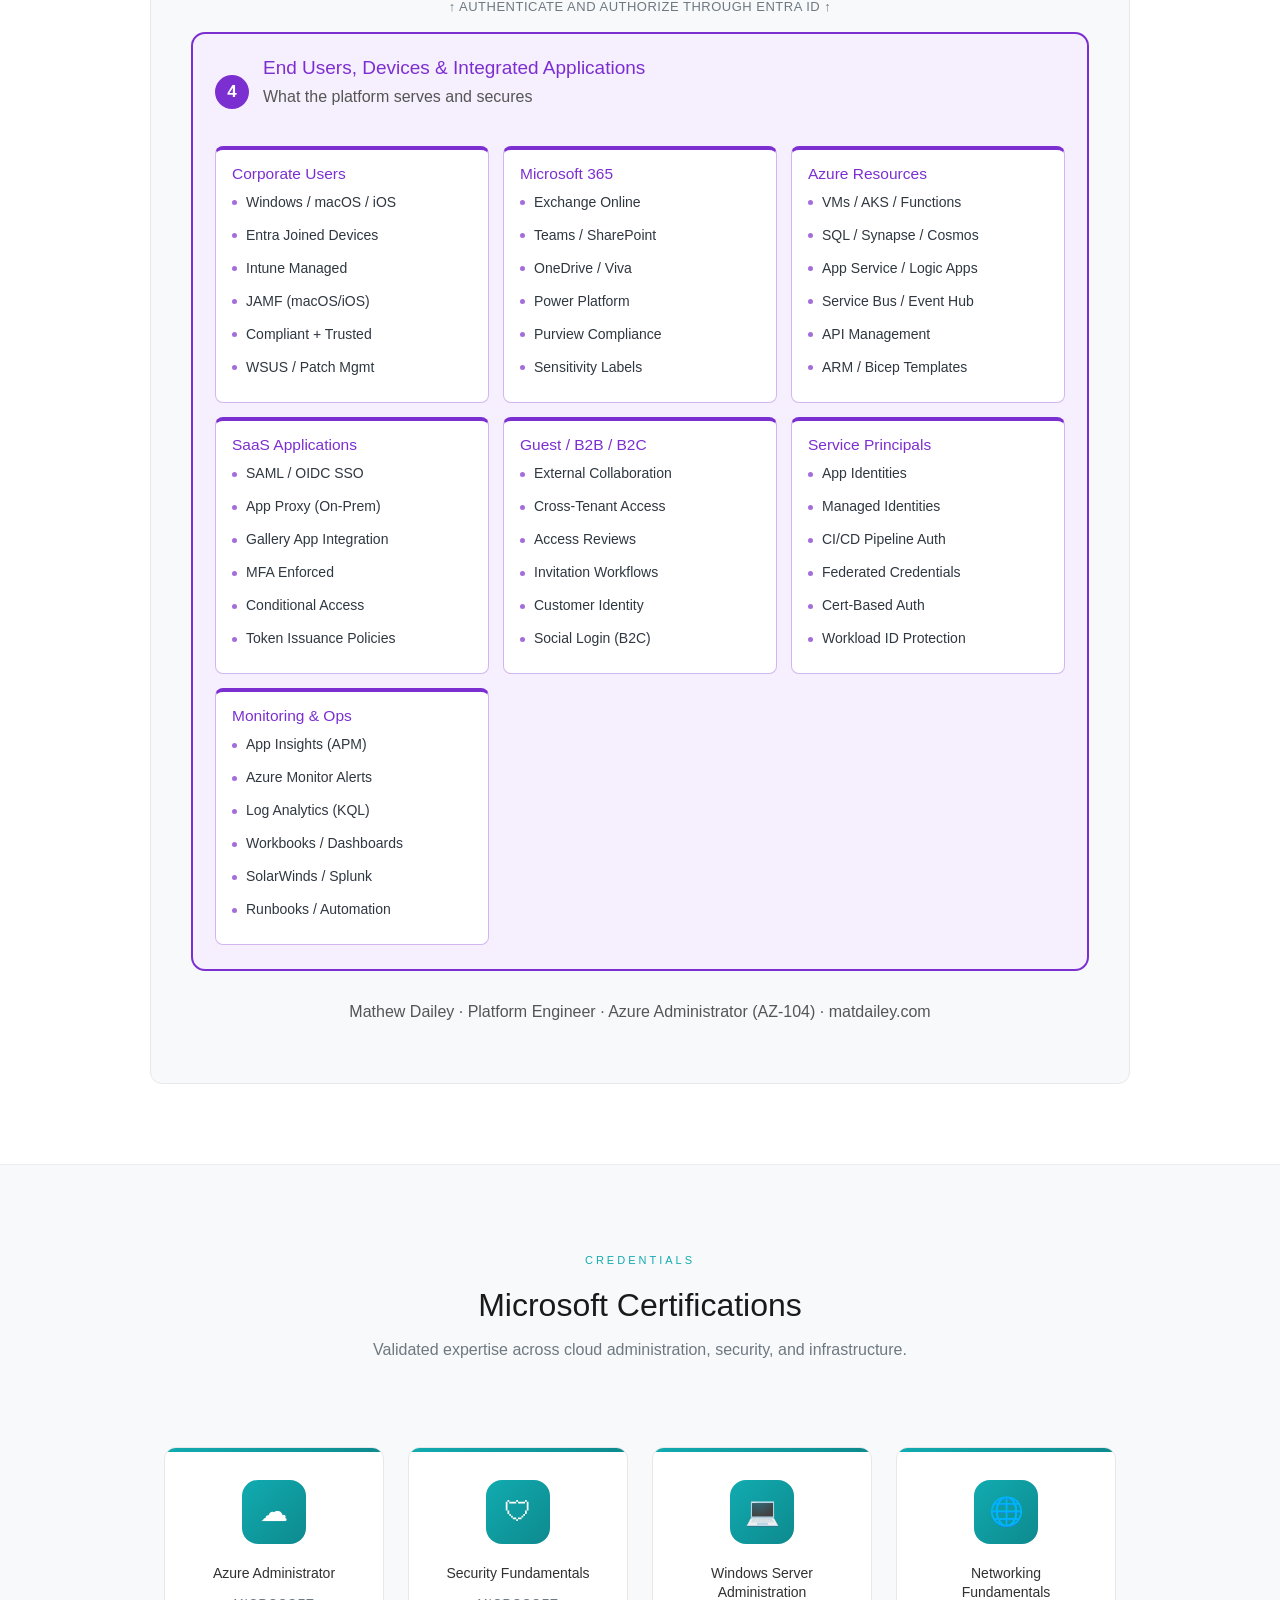
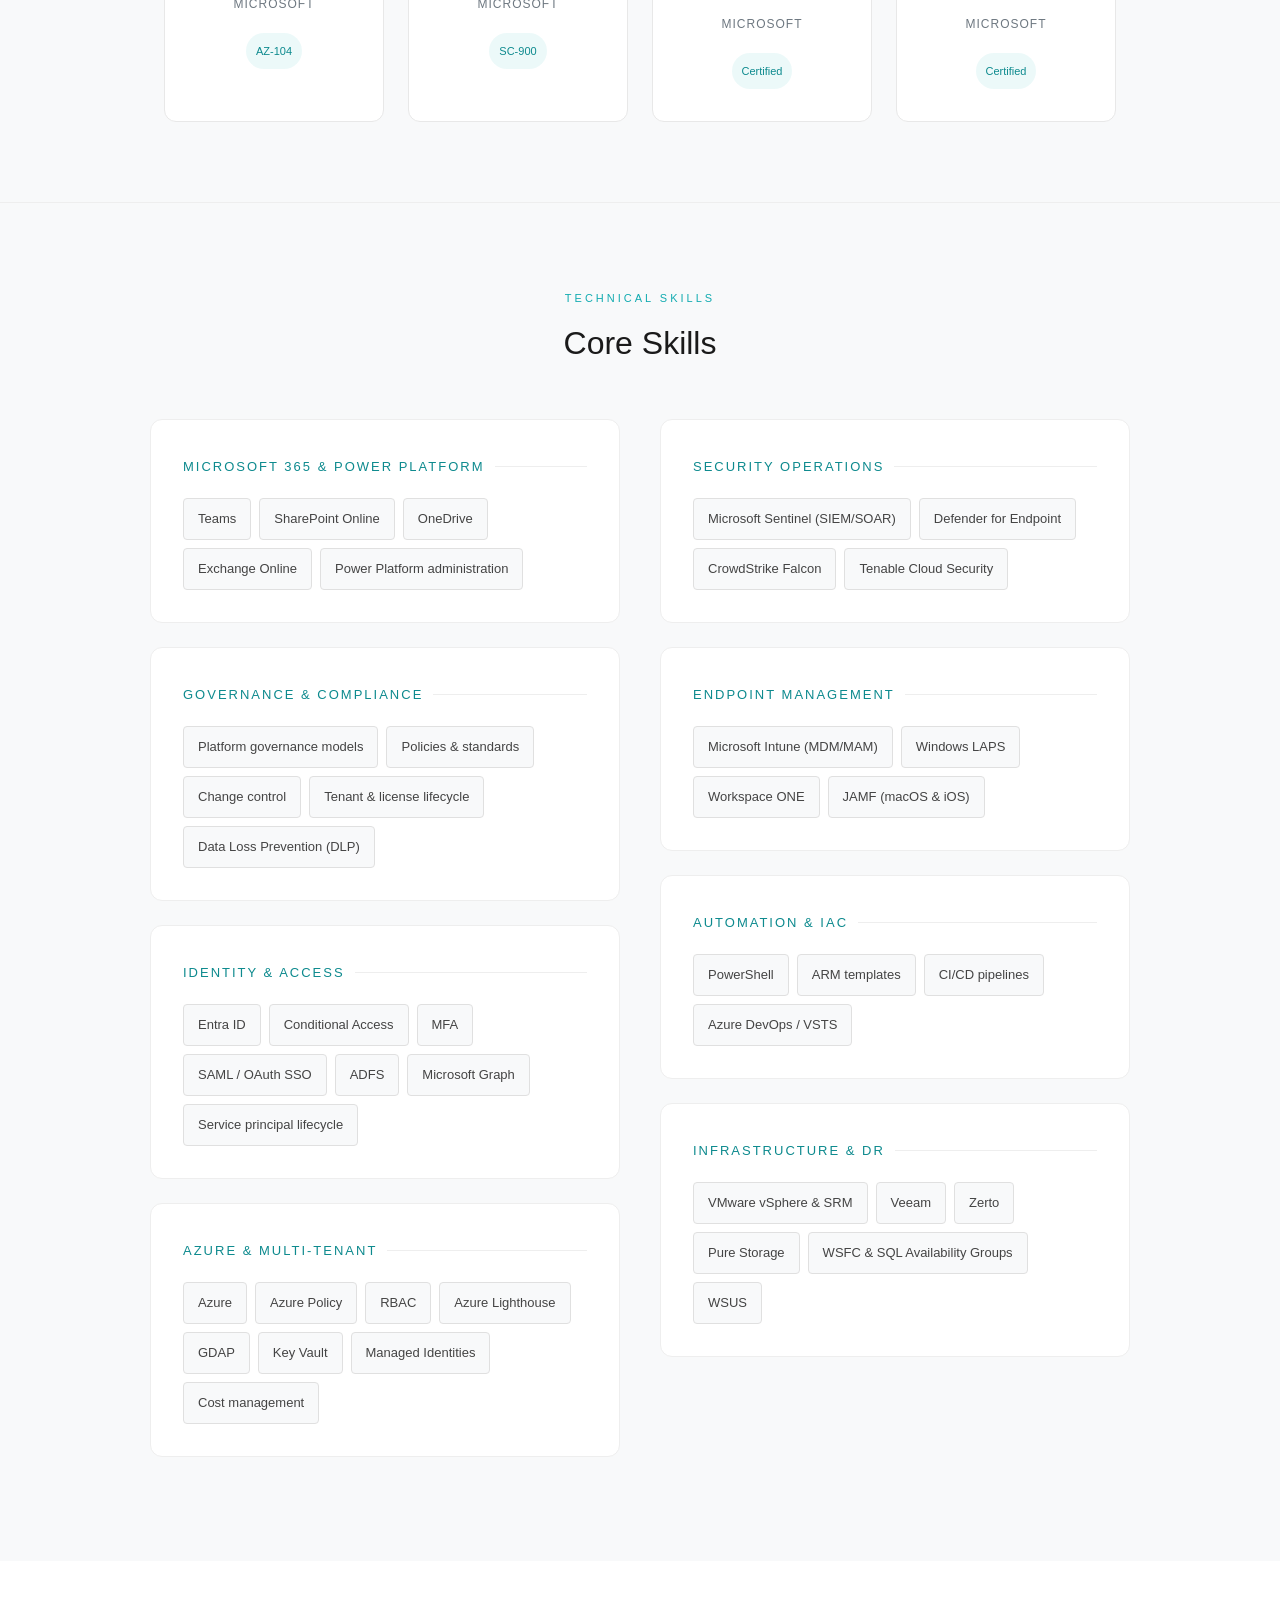
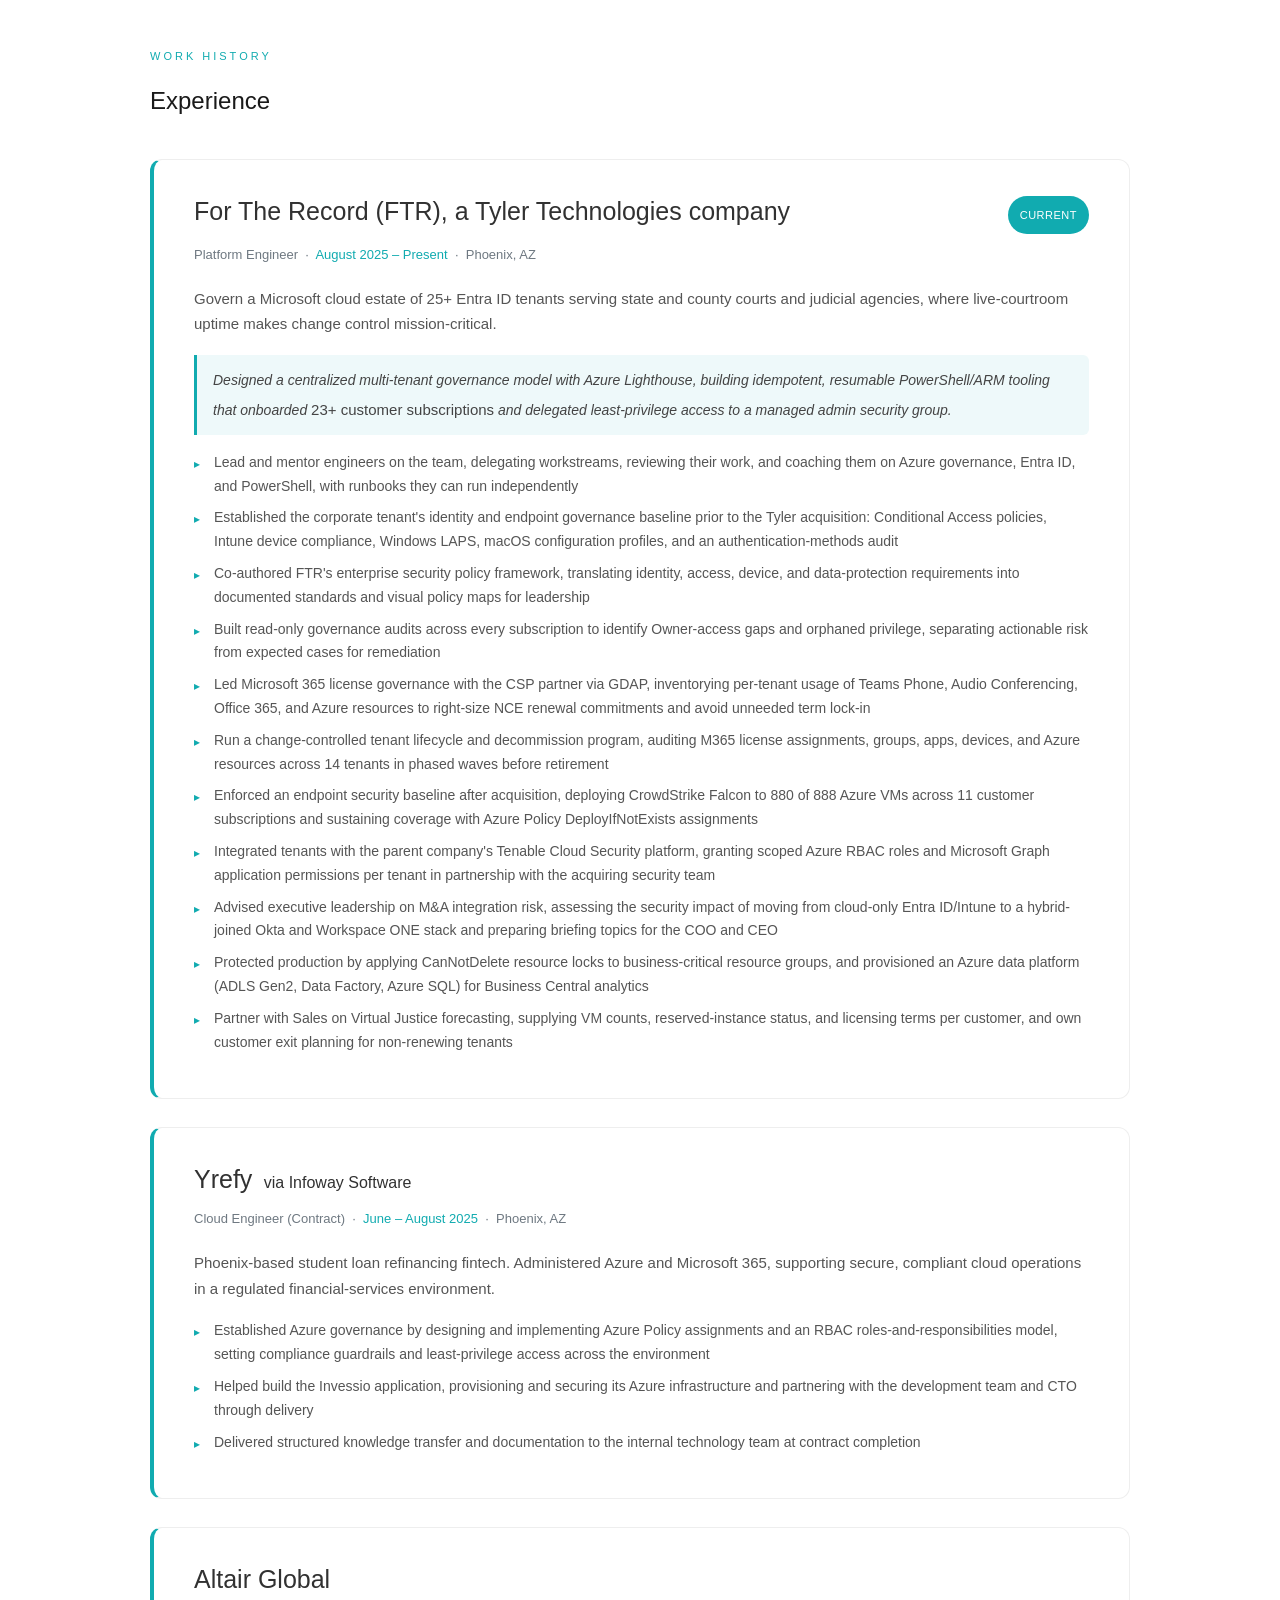
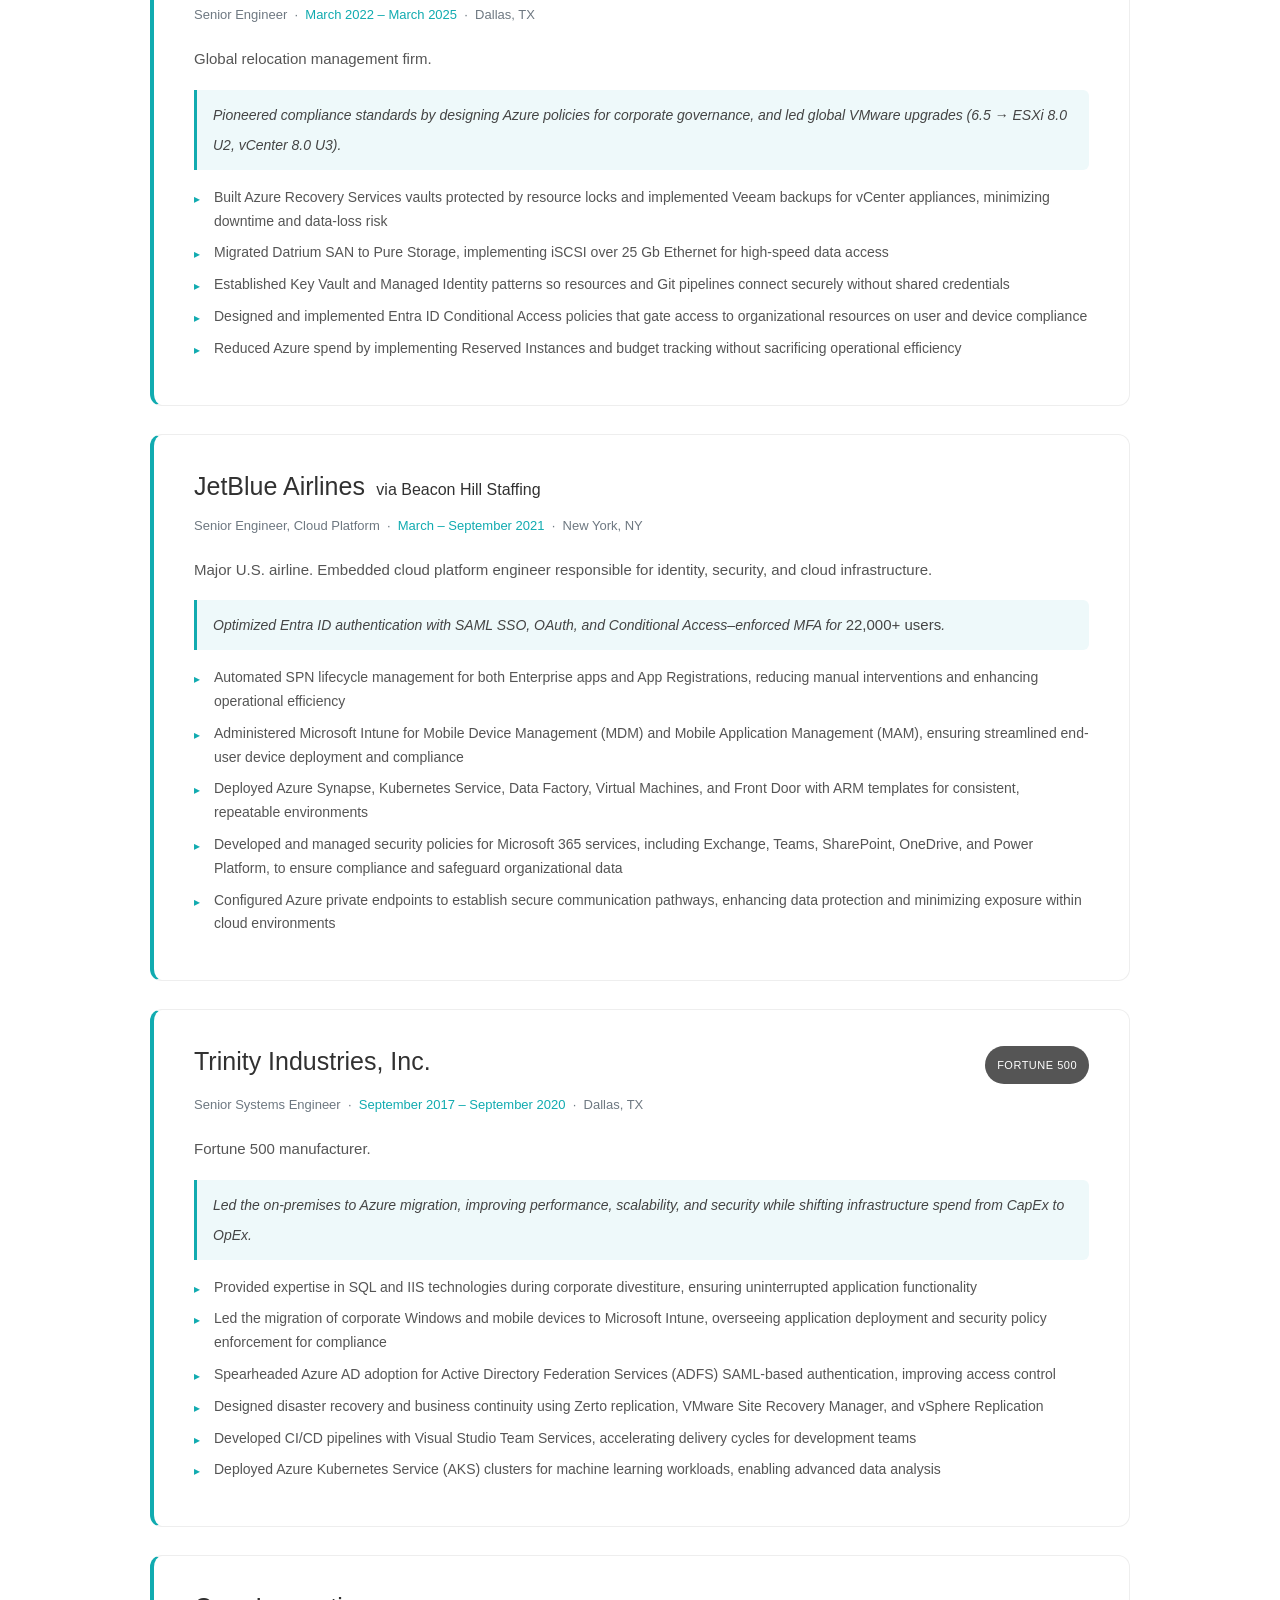
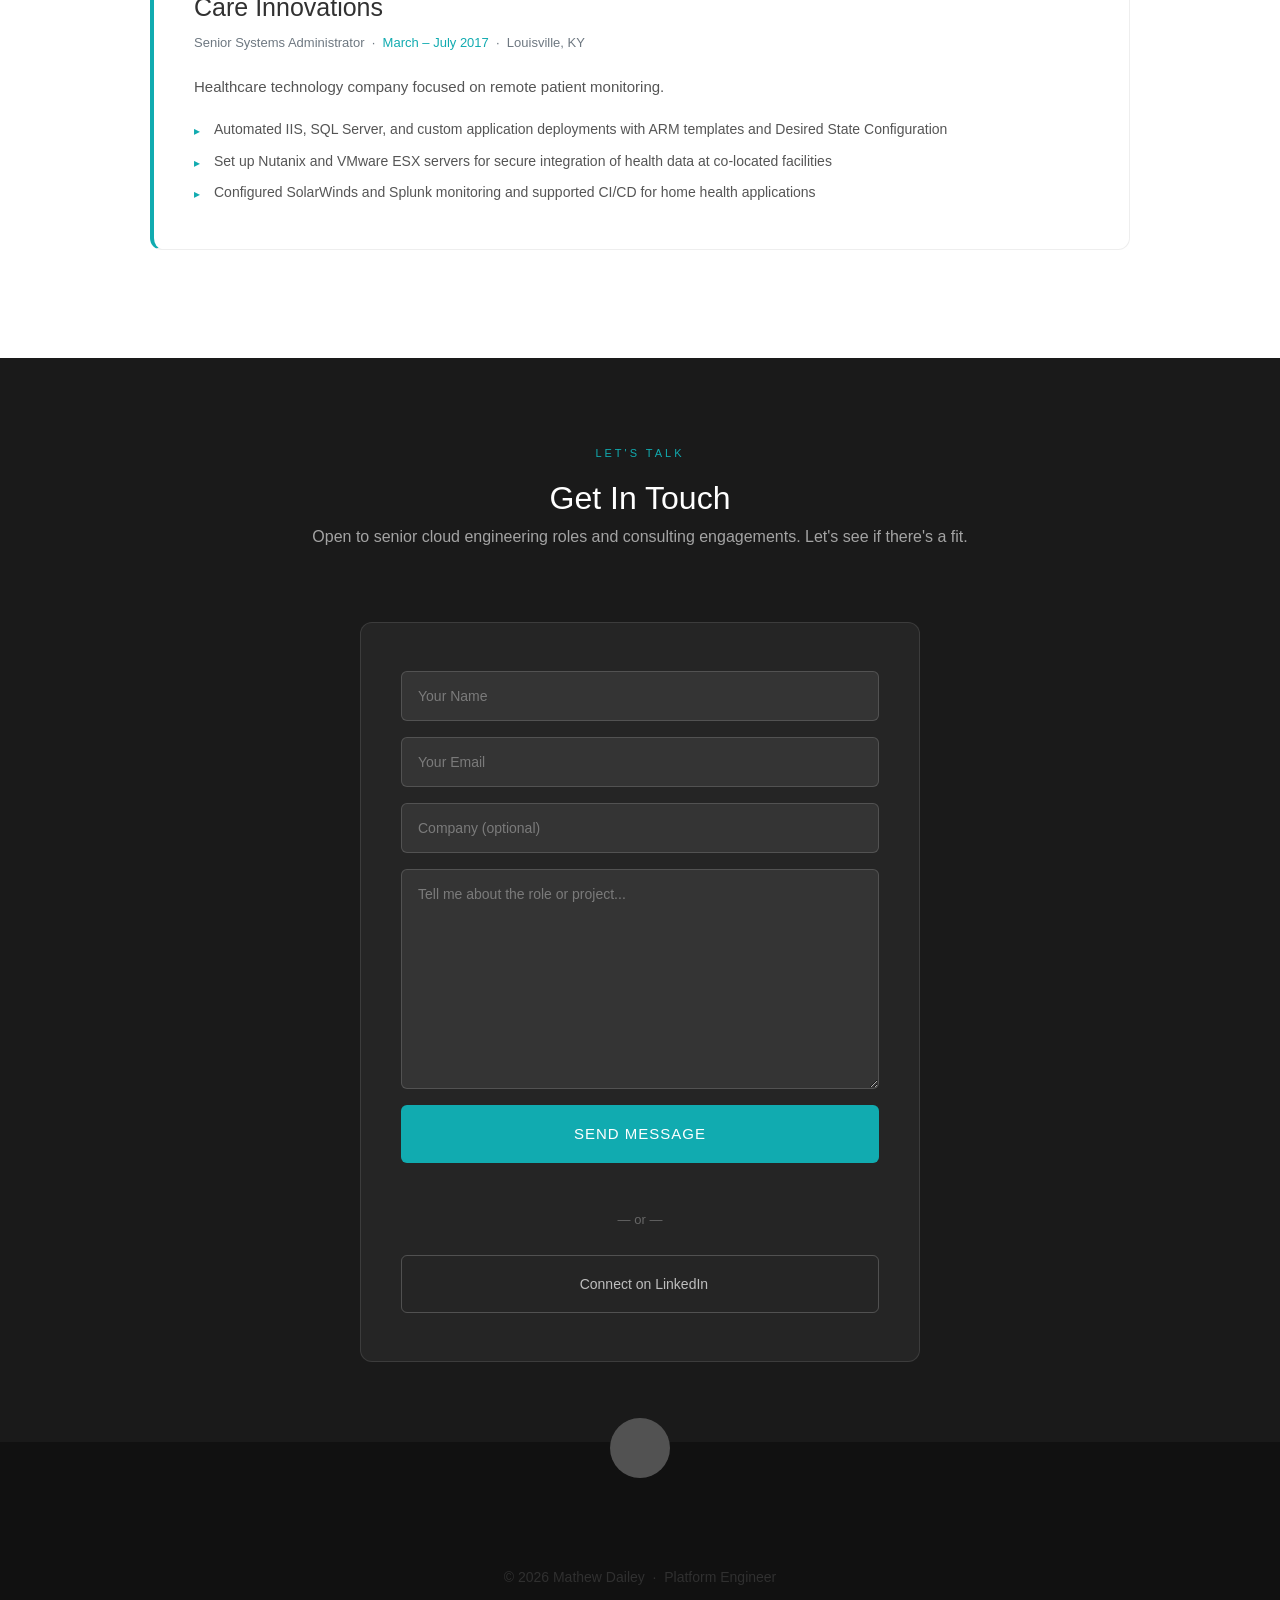
==== commit 7f5e1097: "Set Altair Global end date to March 2025 Co-Authored-By: Claude Sonnet 5.5 <noreply@anthropic.com> C" ====
--- a/site/index.html
+++ b/site/index.html
@@ -849,7 +849,7 @@
                <div class="job-header">
                   <h3>Altair Global</h3>
                </div>
-               <div class="job-meta">Senior Engineer &nbsp;·&nbsp; <span>March 2022 – March 2026</span> &nbsp;·&nbsp; Dallas, TX</div>
+               <div class="job-meta">Senior Engineer &nbsp;·&nbsp; <span>March 2022 – March 2025</span> &nbsp;·&nbsp; Dallas, TX</div>
                <p class="summary">Global relocation management firm.</p>
                <div class="impact-highlight">Pioneered compliance standards by designing Azure policies for corporate governance, and led global VMware upgrades (6.5 → ESXi 8.0 U2, vCenter 8.0 U3).</div>
                <ul>
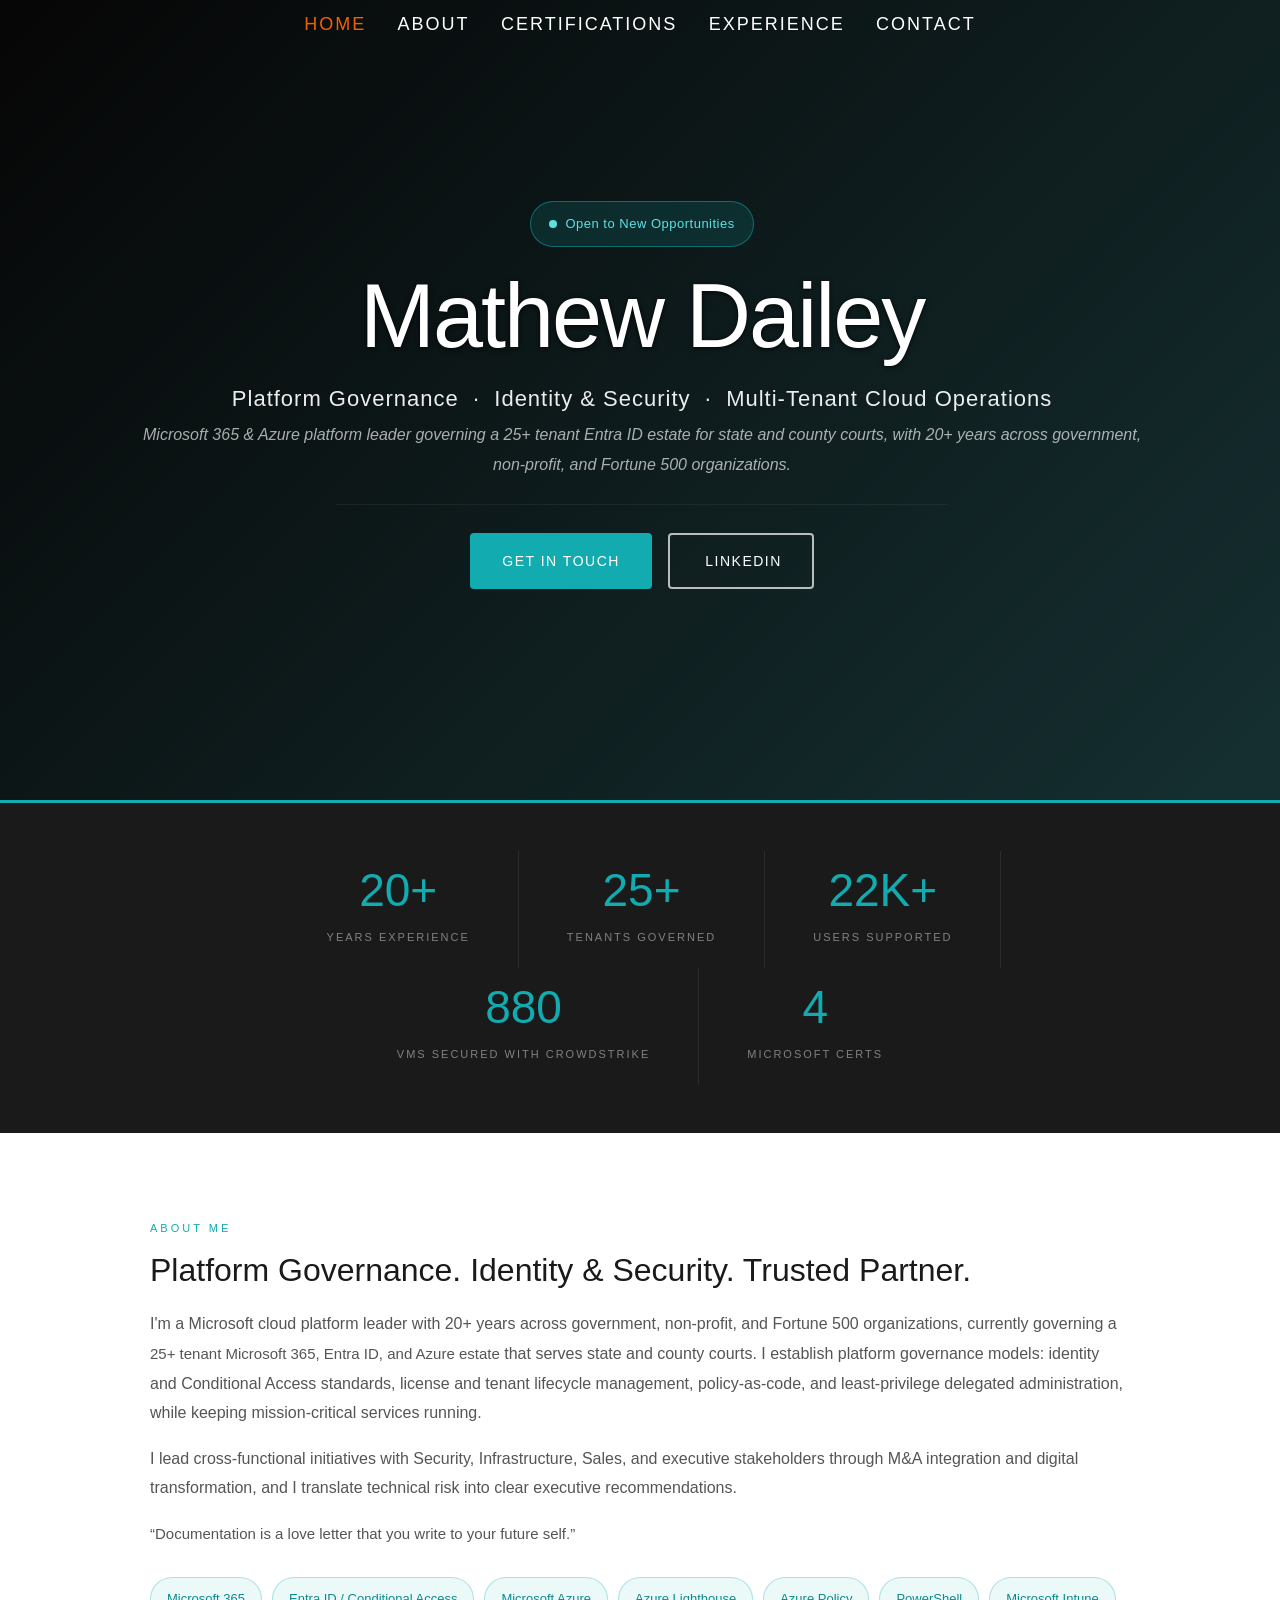
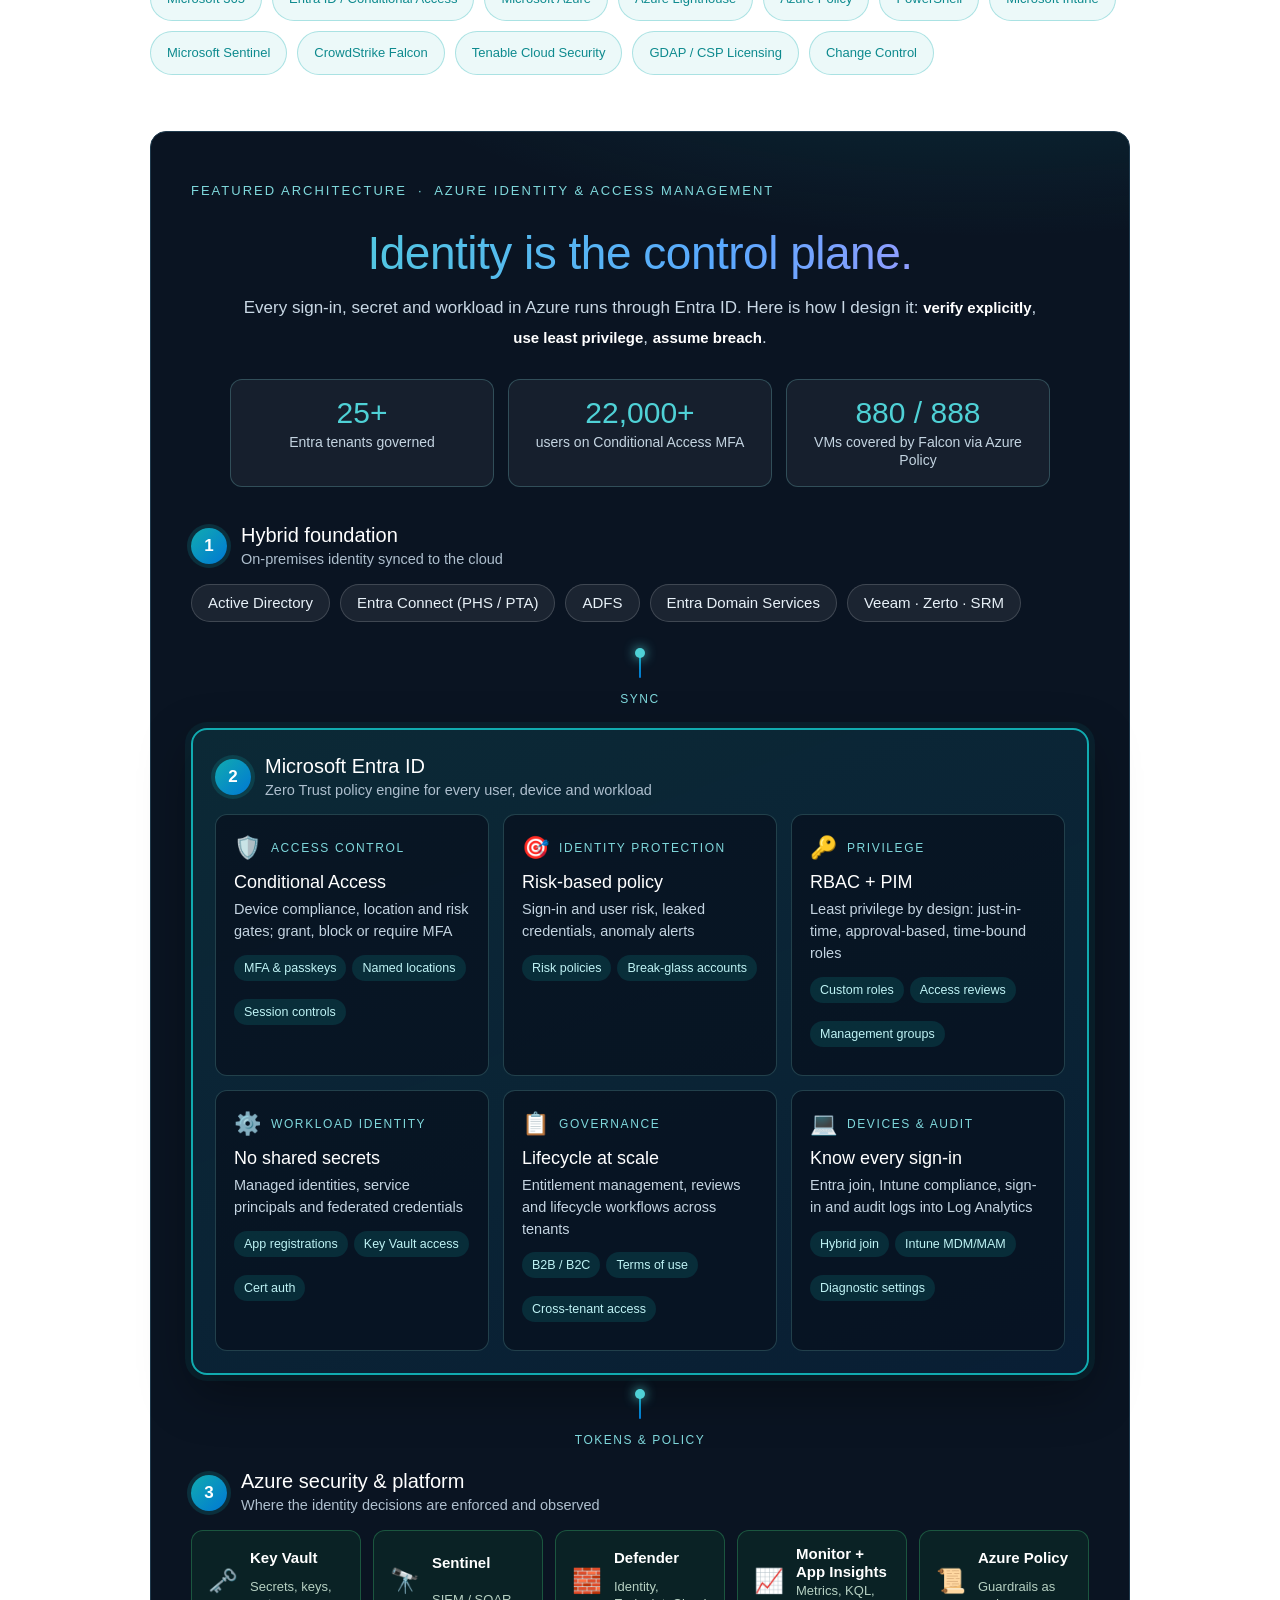
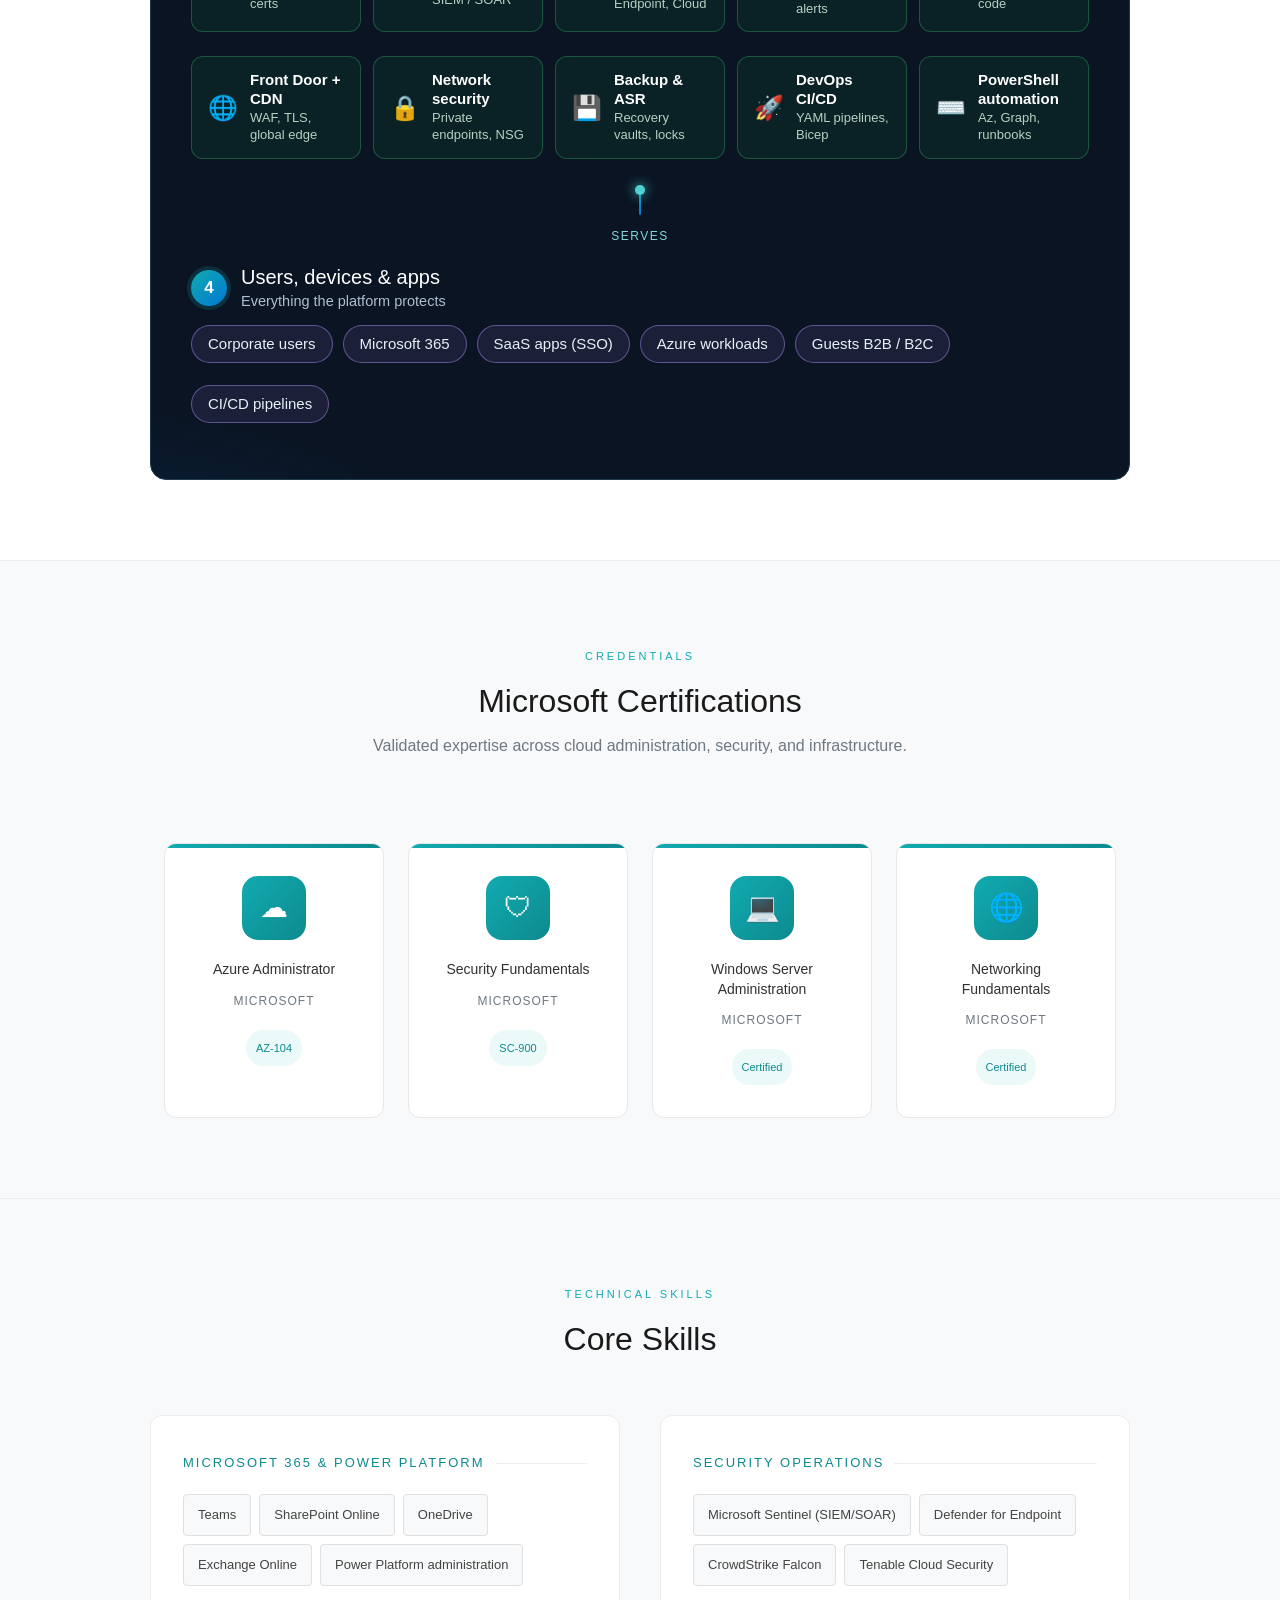
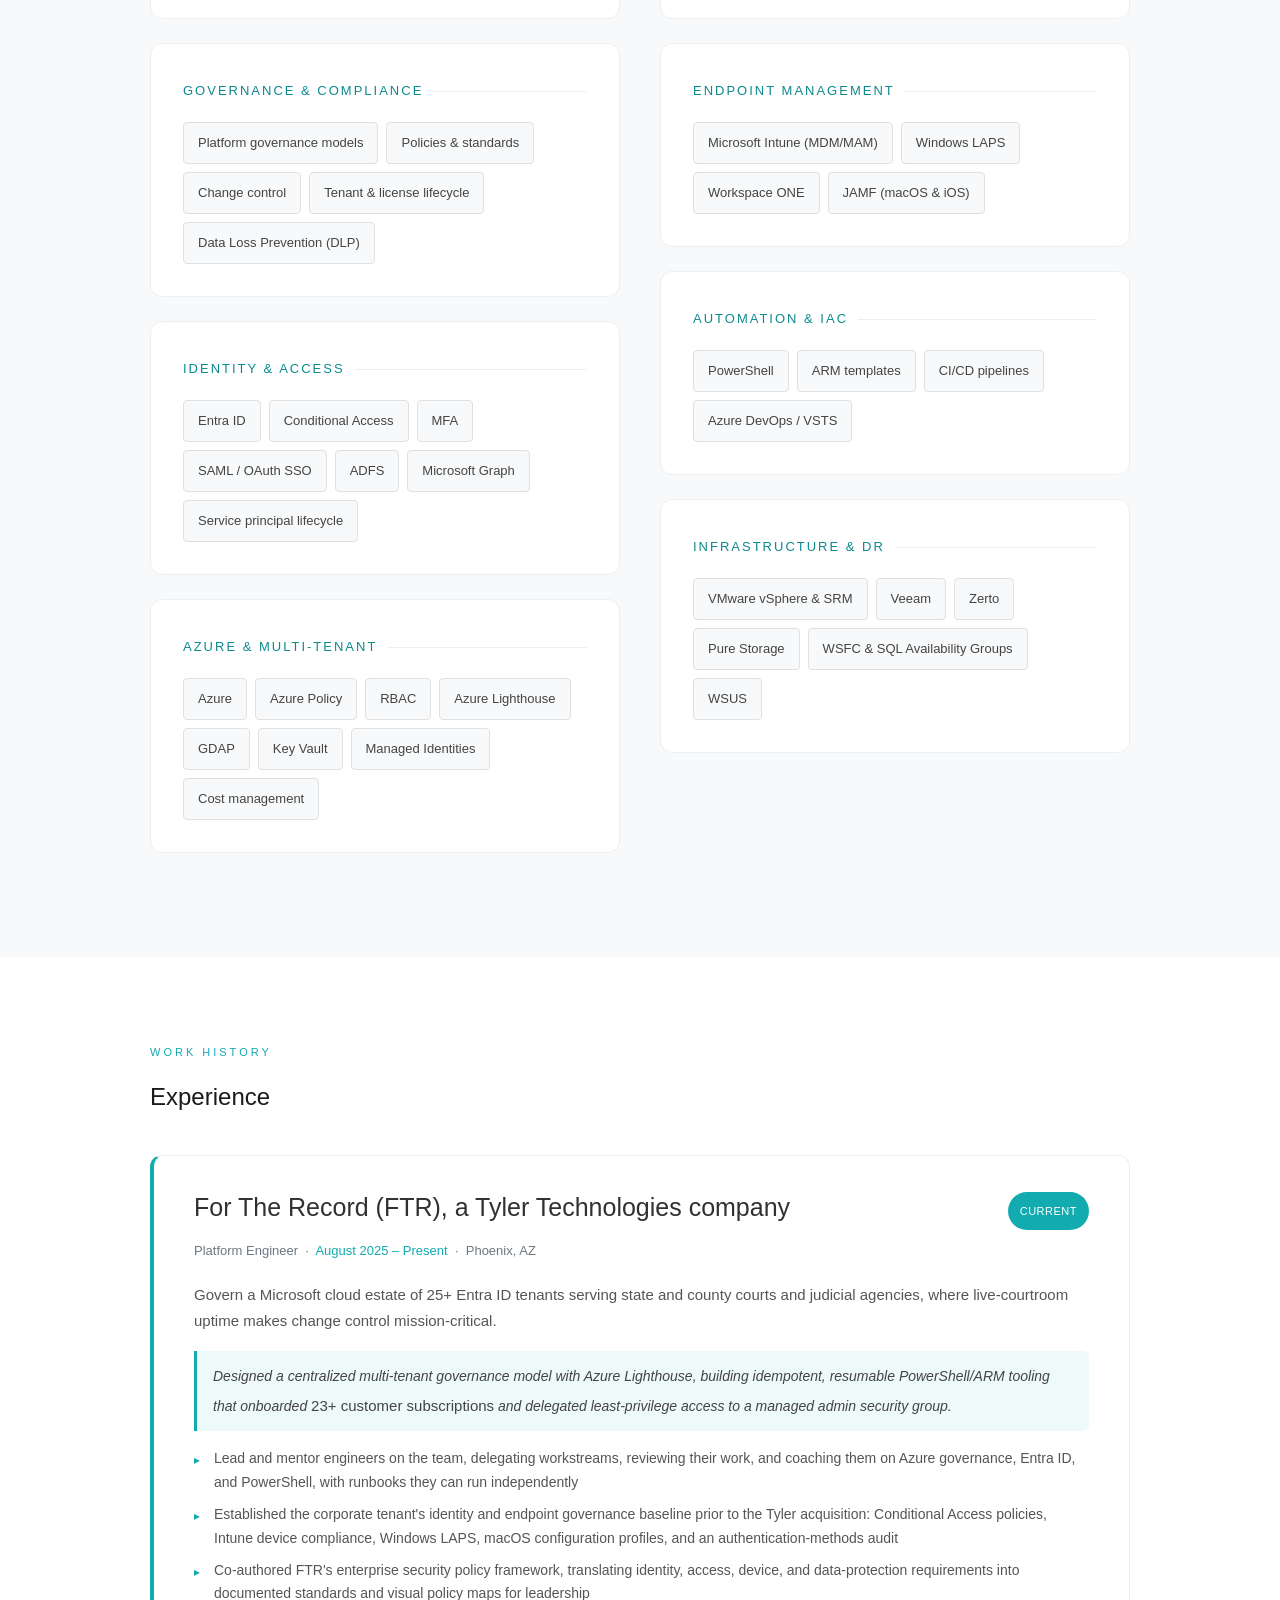
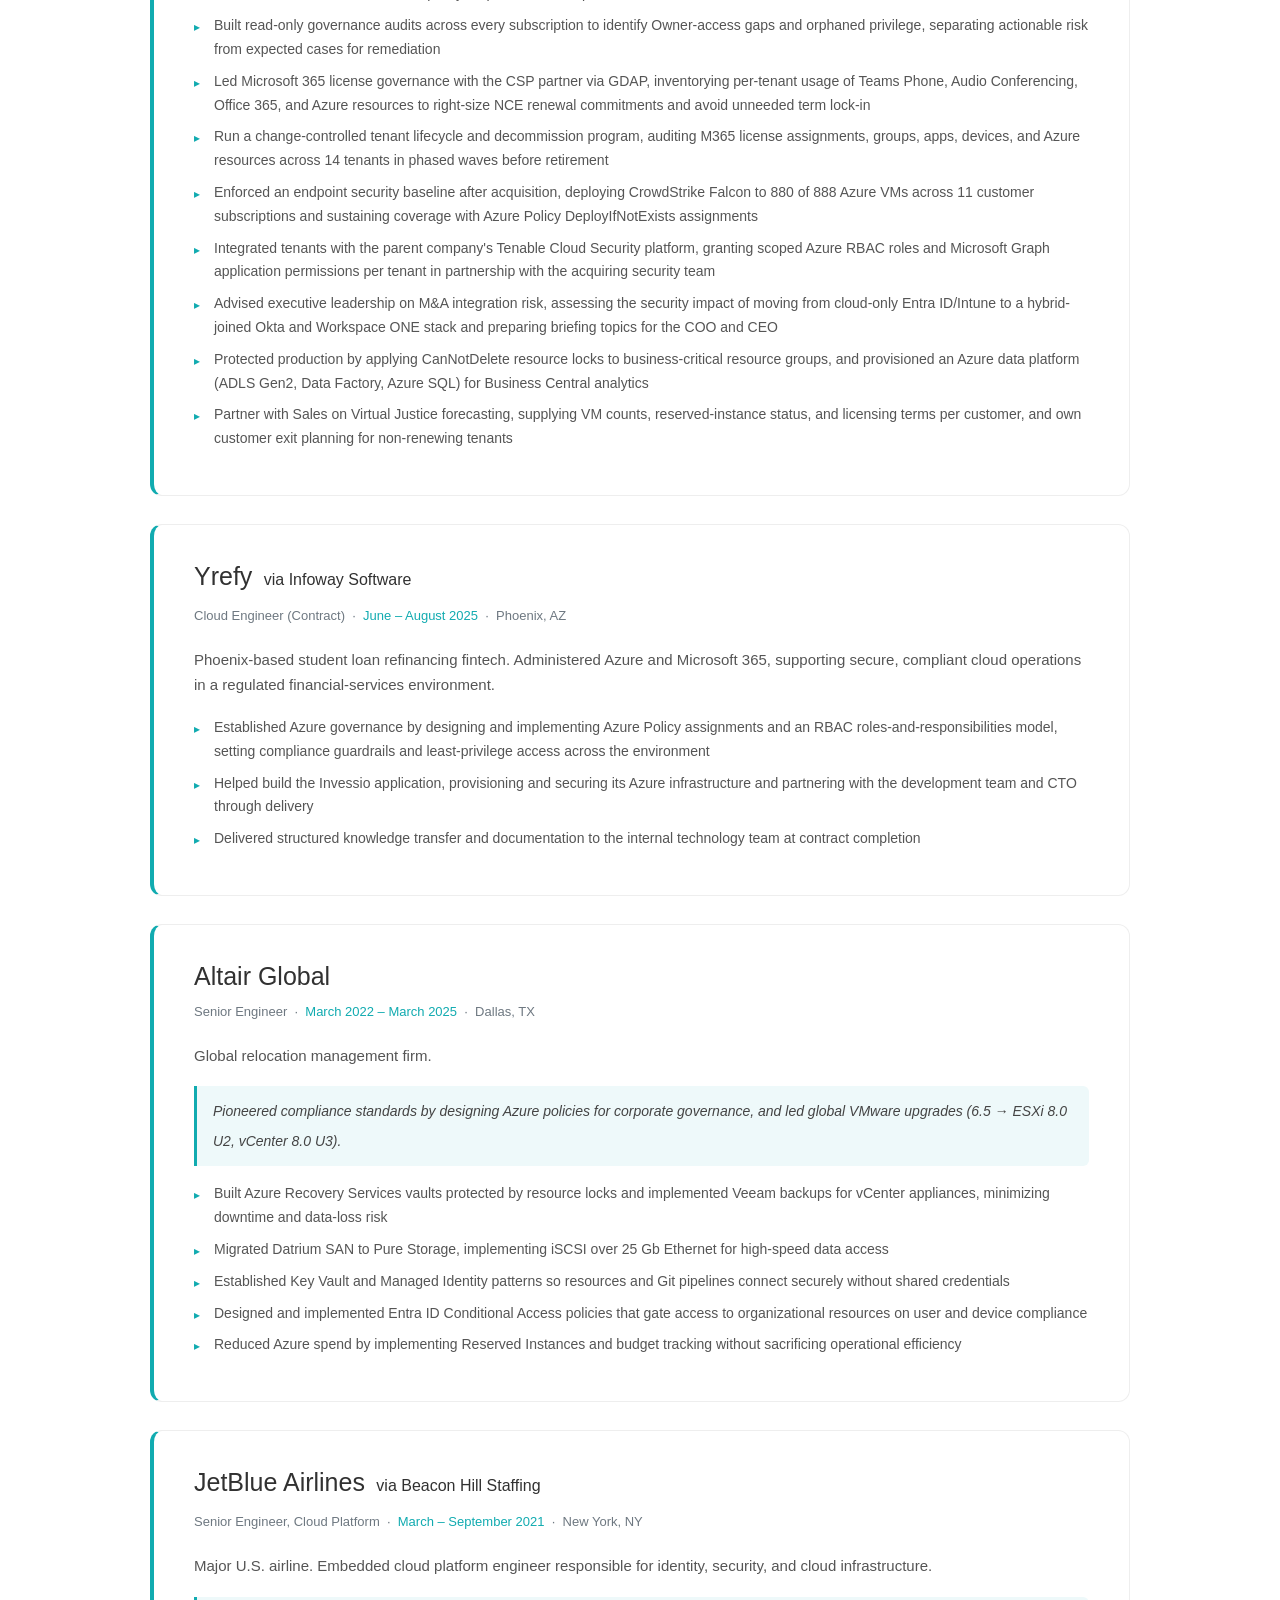
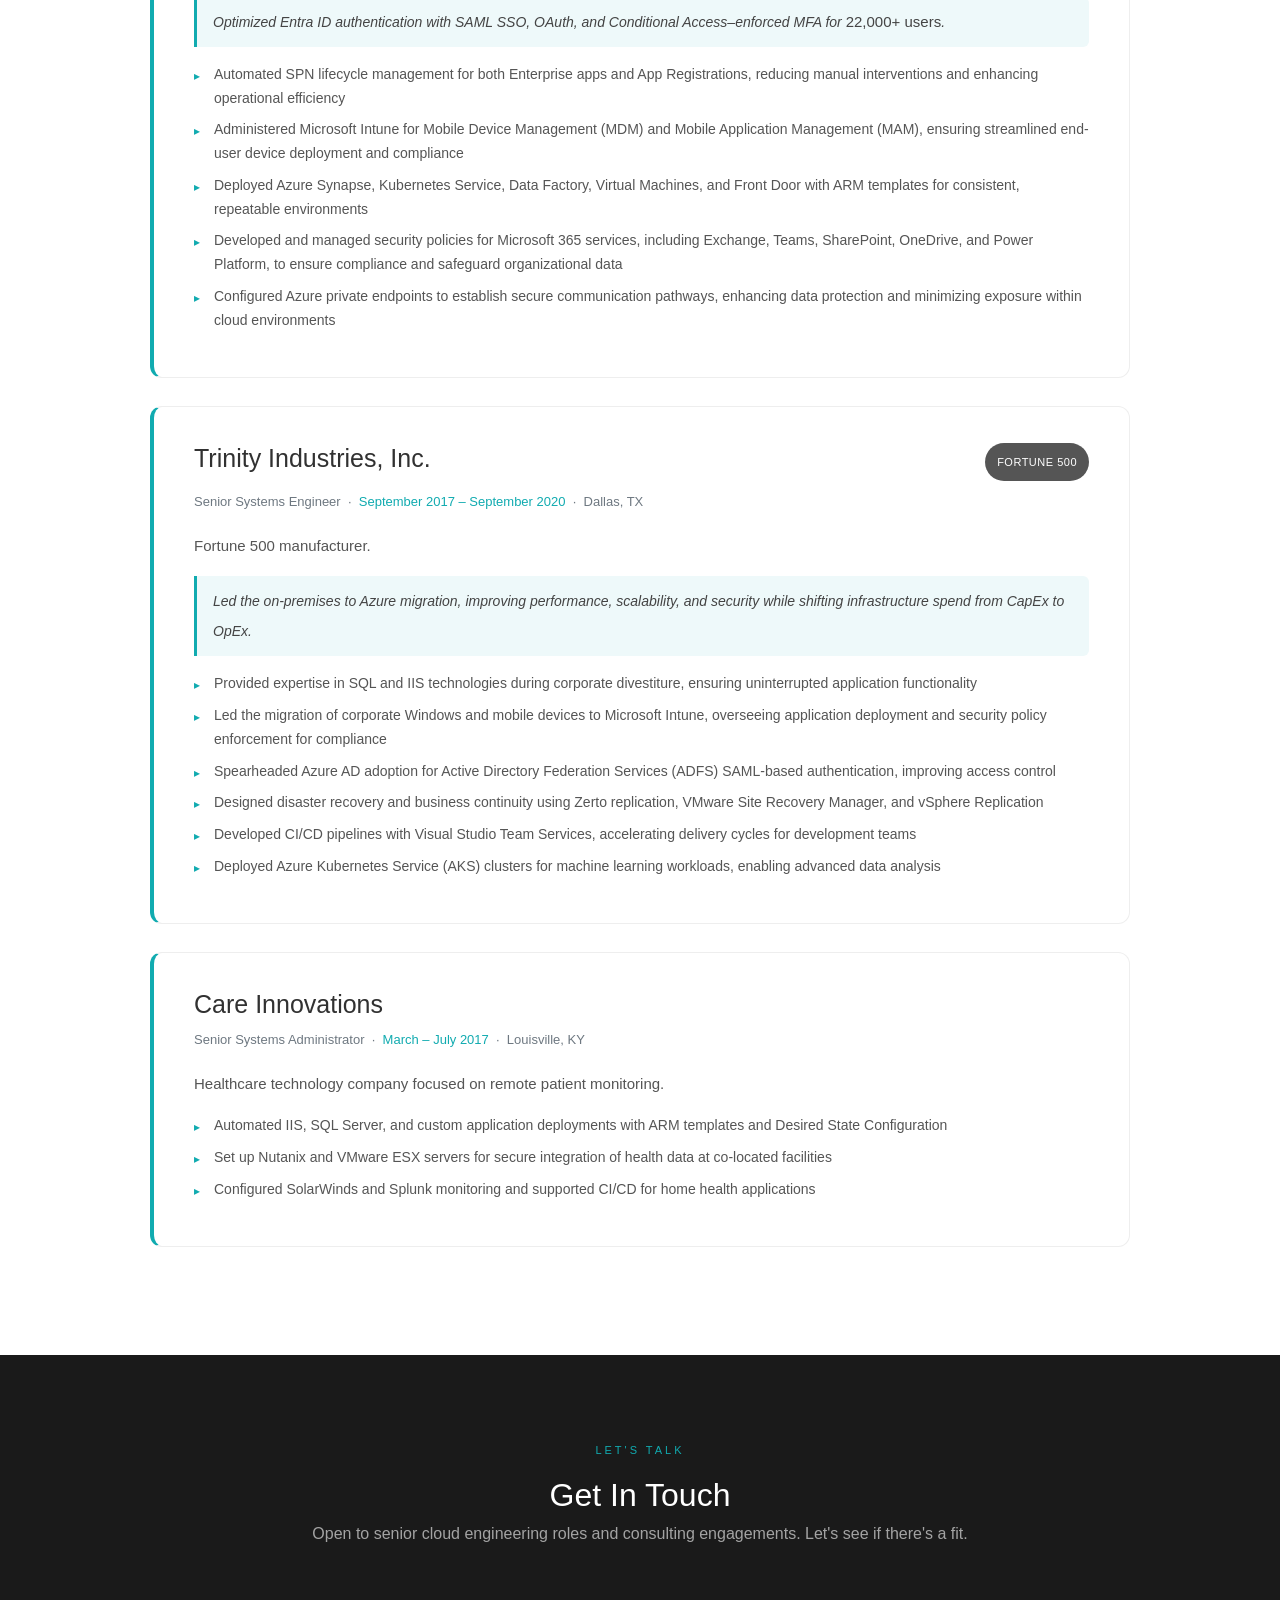
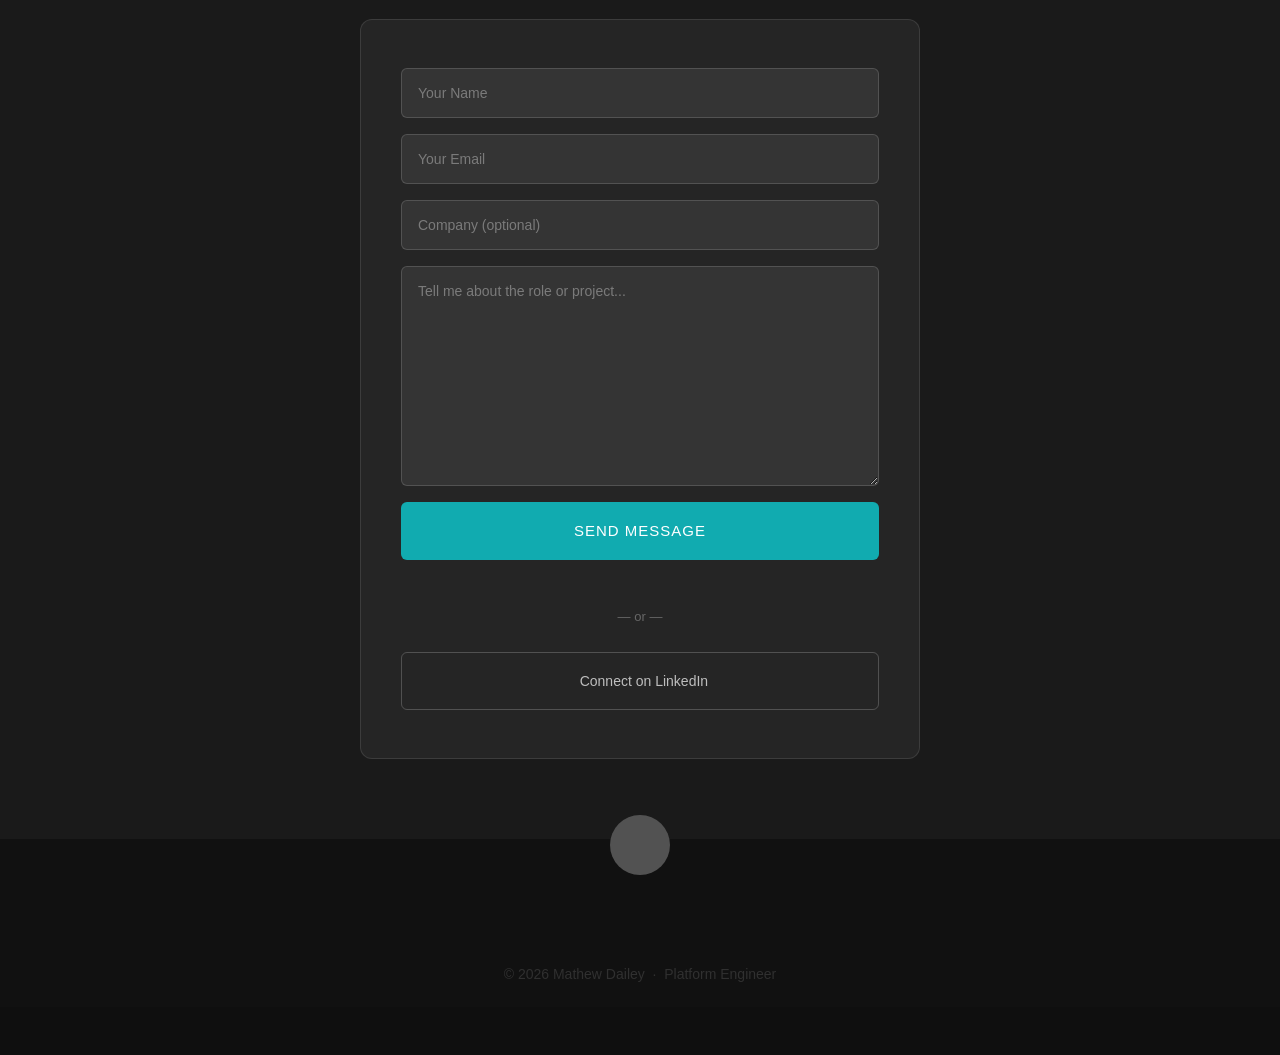
==== commit 5bf0968b: "Condense architecture section into a scannable identity-first layout Co-Authored-By: Claude Sonnet 5" ====
--- a/site/index.html
+++ b/site/index.html
@@ -171,48 +171,65 @@
 
       /* ── Architecture diagram ── */
       .arch-block {
-         margin-top: 56px;
-         background: var(--light-bg);
-         border-radius: 12px;
-         padding: 40px;
-         border: 1px solid #e8e8e8;
-      }
-      .arch-block h4 {
-         font-size: 13px;
-         text-transform: uppercase;
-         letter-spacing: 2px;
-         color: var(--text-muted);
-         margin-bottom: 24px;
-         font-family: 'opensans-semibold', sans-serif;
-      }
-
-      .arch-block h4 { margin-bottom: 8px; }
-      .arch-title { text-align: center; margin: 8px 0 28px; }
-      .arch-title h5 { font-size: 22px; line-height: 1.3; color: #0078d4; margin: 0 0 6px; font-family: 'opensans-bold', sans-serif; }
-      .arch-title p { font-size: 15px; color: var(--text-muted); margin: 0; }
-      .arch-layer { --c: #0078d4; --bg: #eef6fd; border: 2px solid var(--c); background: var(--bg); border-radius: 14px; padding: 22px 22px 24px; }
-      .arch-layer.onprem { --c: #d98b06; --bg: #fff8e6; }
-      .arch-layer.entra { --c: #0078d4; --bg: #eef6fd; }
-      .arch-layer.platform { --c: #178a45; --bg: #effaf3; }
-      .arch-layer.consumers { --c: #7c2fd0; --bg: #f6effd; }
-      .arch-layer-head { display: flex; align-items: center; gap: 14px; margin-bottom: 18px; }
-      .arch-num { flex: none; width: 34px; height: 34px; border-radius: 50%; background: var(--c); color: #fff; font: 700 17px/34px sans-serif; text-align: center; }
-      .arch-layer-head h5 { font-size: 19px; line-height: 1.25; color: var(--c); margin: 0; font-family: 'opensans-bold', sans-serif; }
-      .arch-layer-head p { font-size: 14.5px; color: #4b5560; margin: 2px 0 0; }
-      .arch-grid { display: grid; grid-template-columns: repeat(auto-fit, minmax(210px, 1fr)); gap: 14px; }
-      .arch-card { background: #fff; border: 1px solid color-mix(in srgb, var(--c) 35%, #fff); border-top: 4px solid var(--c); border-radius: 8px; padding: 14px 16px 12px; }
-      .arch-card h5 { font-size: 15.5px; line-height: 1.3; color: var(--c); margin: 0 0 8px; font-family: 'opensans-semibold', sans-serif; }
-      .arch-card ul { list-style: none; margin: 0; padding: 0; }
-      .arch-card li { font-size: 14px; line-height: 1.5; color: #2f3740; padding-left: 14px; position: relative; }
-      .arch-card li::before { content: ''; position: absolute; left: 0; top: 0.62em; width: 5px; height: 5px; border-radius: 50%; background: var(--c); opacity: .7; }
-      .arch-banner { grid-column: 1 / -1; margin: 2px 0; padding: 10px 14px; text-align: center; font-weight: 700; font-style: italic; font-size: 15px; color: #0b4f8a; background: #d6e9fa; border-radius: 8px; }
-      .arch-flow { text-align: center; font-size: 13px; letter-spacing: .5px; text-transform: uppercase; color: var(--text-muted); margin: 10px 0; }
-      .arch-foot { text-align: center; font-size: 13px; color: var(--text-muted); margin: 26px 0 0; }
+         margin-top: 56px; padding: 44px 40px; border-radius: 16px; border: 1px solid #1f3a4d;
+         background: radial-gradient(1200px 500px at 85% -10%, rgba(17,171,176,.22), transparent 60%),
+                     radial-gradient(900px 500px at -10% 110%, rgba(0,120,212,.25), transparent 55%), #0a1422;
+         color: #dbe7f1;
+      }
+      .arch-block h4 { font-size: 13px; text-transform: uppercase; letter-spacing: 2px; color: #7fd8dc; margin: 0 0 22px; font-family: 'opensans-semibold', sans-serif; }
+      .arch-hero { text-align: center; max-width: 820px; margin: 0 auto 36px; }
+      .arch-hero h5 { font-size: clamp(30px, 5vw, 46px); line-height: 1.1; margin: 0 0 14px; color: #fff; font-family: 'opensans-bold', sans-serif; letter-spacing: -.5px;
+         background: linear-gradient(90deg, #4fd1d6, #5aa9ff 60%, #b794ff); -webkit-background-clip: text; background-clip: text; -webkit-text-fill-color: transparent; }
+      #about .arch-block .arch-hero p { font-size: 17px; line-height: 1.6; color: #c9d8e5; margin: 0 auto 26px; }
+      #about .arch-block .arch-hero p b { color: #fff; font-weight: 600; }
+      .arch-proof { display: grid; grid-template-columns: repeat(auto-fit, minmax(190px, 1fr)); gap: 14px; }
+      .arch-proof div { background: rgba(255,255,255,.05); border: 1px solid rgba(127,216,220,.25); border-radius: 12px; padding: 16px 14px; }
+      .arch-proof strong { display: block; font-size: 30px; line-height: 1.1; color: #4fd1d6; font-family: 'opensans-bold', sans-serif; }
+      .arch-proof span { display: block; font-size: 14px; line-height: 1.35; color: #c4d4e1; margin-top: 4px; }
+
+      .arch-step { display: flex; align-items: center; gap: 14px; margin: 0 0 14px; }
+      .arch-badge { flex: none; width: 36px; height: 36px; border-radius: 50%; background: linear-gradient(135deg, #11ABB0, #0078d4); color: #fff; font: 700 17px/36px sans-serif; text-align: center; box-shadow: 0 0 0 4px rgba(17,171,176,.18); }
+      .arch-step h5 { margin: 0; font-size: 20px; line-height: 1.2; color: #fff; font-family: 'opensans-bold', sans-serif; }
+      #about .arch-block .arch-step p { margin: 2px 0 0; font-size: 14.5px; line-height: 1.4; color: #aebfce; }
+
+      .arch-row, .arch-chips, .arch-platform { list-style: none; margin: 0; padding: 0; }
+      .arch-row { display: flex; flex-wrap: wrap; gap: 10px; }
+      .arch-row li { padding: 9px 16px; border-radius: 999px; font-size: 15px; color: #e8f1f8; background: rgba(255,255,255,.07); border: 1px solid rgba(255,255,255,.16); }
+      .arch-row-end li { border-color: rgba(183,148,255,.45); background: rgba(183,148,255,.1); }
+
+      .arch-link { display: flex; flex-direction: column; align-items: center; margin: 14px 0; color: #7fd8dc; font-size: 12px; letter-spacing: 1.5px; text-transform: uppercase; }
+      .arch-link i { display: block; width: 2px; height: 30px; background: linear-gradient(#11ABB0, #0078d4); position: relative; border-radius: 2px; }
+      .arch-link i::after { content: ''; position: absolute; left: -4px; top: 0; width: 10px; height: 10px; border-radius: 50%; background: #4fd1d6; box-shadow: 0 0 12px #4fd1d6; animation: arch-flow 1.8s ease-in infinite; }
+      .arch-link span { margin-top: 6px; }
+      @keyframes arch-flow { 0% { transform: translateY(0); opacity: 1; } 100% { transform: translateY(22px); opacity: 0; } }
+      @media (prefers-reduced-motion: reduce) { .arch-link i::after { animation: none; } }
+
+      .arch-core { border: 2px solid #11ABB0; border-radius: 16px; padding: 24px 22px 22px; background: linear-gradient(160deg, rgba(17,171,176,.14), rgba(0,120,212,.1)); box-shadow: 0 0 0 6px rgba(17,171,176,.08), 0 18px 50px rgba(0,0,0,.35); }
+      .arch-pillars { display: grid; grid-template-columns: repeat(auto-fit, minmax(260px, 1fr)); gap: 14px; margin-top: 4px; }
+      .arch-pillar { background: rgba(8,16,30,.72); border: 1px solid rgba(127,216,220,.22); border-radius: 12px; padding: 18px 18px 16px; transition: transform .2s, border-color .2s, box-shadow .2s; }
+      .arch-pillar:hover { transform: translateY(-3px); border-color: #4fd1d6; box-shadow: 0 10px 28px rgba(17,171,176,.22); }
+      .arch-pillar-top { display: flex; align-items: center; gap: 10px; margin-bottom: 8px; }
+      .arch-ico { font-size: 22px; line-height: 1; }
+      .arch-kicker { font-size: 12px; letter-spacing: 1.6px; text-transform: uppercase; color: #7fd8dc; font-family: 'opensans-semibold', sans-serif; }
+      .arch-block .arch-pillar h5 { margin: 0 0 6px; line-height: 1.25; font-size: 18px; color: #fff; font-family: 'opensans-bold', sans-serif; }
+      #about .arch-block .arch-pillar p { margin: 0 0 12px; font-size: 14.5px; line-height: 1.5; color: #c4d4e1; }
+      .arch-chips { display: flex; flex-wrap: wrap; gap: 6px; }
+      .arch-chips li { font-size: 12.5px; padding: 4px 10px; border-radius: 999px; background: rgba(17,171,176,.16); color: #bff3f5; }
+
+      .arch-platform { display: grid; grid-template-columns: repeat(5, 1fr); gap: 12px; }
+      @media (max-width: 1000px) { .arch-platform { grid-template-columns: repeat(auto-fit, minmax(190px, 1fr)); } }
+      .arch-platform li { display: grid; grid-template-columns: auto 1fr; column-gap: 12px; align-items: center; padding: 14px 16px; border-radius: 12px; background: rgba(23,138,69,.12); border: 1px solid rgba(74,222,128,.28); transition: transform .2s, border-color .2s; }
+      .arch-platform li:hover { transform: translateY(-3px); border-color: #4ade80; }
+      .arch-platform .arch-ico { grid-row: span 2; font-size: 24px; }
+      .arch-platform b { font-size: 15px; line-height: 1.25; color: #fff; font-weight: 600; }
+      .arch-platform small { font-size: 13px; line-height: 1.35; color: #b6d0c2; }
+
       @media (max-width: 600px) {
-         .arch-block { padding: 20px 14px; }
-         .arch-layer { padding: 16px 12px 18px; }
-         .arch-title h5 { font-size: 18px; }
-         .arch-grid { grid-template-columns: 1fr; }
+         .arch-block { padding: 26px 16px; }
+         .arch-proof strong { font-size: 26px; }
+         .arch-core { padding: 18px 12px 14px; }
+         .arch-pillars { grid-template-columns: 1fr; }
+         .arch-platform { grid-template-columns: 1fr 1fr; }
       }
 
       /* ── Certs Section ── */
@@ -563,91 +580,77 @@
 
             <div class="arch-block">
                <h4>Featured Architecture &nbsp;·&nbsp; Azure Identity &amp; Access Management</h4>
-               <div class="arch-diagram" role="group" aria-label="Azure identity, security and platform architecture">
-                  <div class="arch-title">
-                     <h5>Azure Cloud Architecture: Identity, Security &amp; Platform Services</h5>
-                     <p>Hybrid Identity · Zero Trust · IAM · Monitoring · CDN · DevOps · Governance</p>
+               <div class="arch-diagram" role="group" aria-label="Identity-first Azure architecture">
+                  <div class="arch-hero">
+                     <h5>Identity is the control plane.</h5>
+                     <p>Every sign-in, secret and workload in Azure runs through Entra ID. Here is how I design it: <b>verify explicitly</b>, <b>use least privilege</b>, <b>assume breach</b>.</p>
+                     <div class="arch-proof"><div><strong>25+</strong><span>Entra tenants governed</span></div><div><strong>22,000+</strong><span>users on Conditional Access MFA</span></div><div><strong>880 / 888</strong><span>VMs covered by Falcon via Azure Policy</span></div></div>
                   </div>
 
-<section class="arch-layer onprem" aria-labelledby="arch-onprem">
-   <div class="arch-layer-head">
-      <span class="arch-num" aria-hidden="true">1</span>
-      <div><h5 id="arch-onprem">On-Premises</h5><p>Hybrid identity synced to the cloud through Azure AD Connect</p></div>
-   </div>
-   <div class="arch-grid">
-<div class="arch-card"><h5>Active Directory</h5><ul><li>Domain Controllers</li><li>GPO</li><li>LDAP</li><li>Kerberos</li></ul></div>
-<div class="arch-card"><h5>Azure AD Connect</h5><ul><li>Password Hash Sync</li><li>Pass-through Auth</li><li>Federation</li></ul></div>
-<div class="arch-card"><h5>ADFS</h5><ul><li>SAML Federation</li><li>Claims-Based Auth</li></ul></div>
-<div class="arch-card"><h5>On-Prem Workloads</h5><ul><li>IIS</li><li>SQL</li><li>File Shares</li><li>Windows Server</li><li>VMware</li></ul></div>
-<div class="arch-card"><h5>Backup &amp; DR</h5><ul><li>Veeam / Zerto</li><li>Site Recovery Manager</li></ul></div>
-   </div>
-</section>
-                  <div class="arch-flow" aria-hidden="true">&darr; Hybrid sync &darr;</div>
-
-<section class="arch-layer entra" aria-labelledby="arch-entra">
-   <div class="arch-layer-head">
-      <span class="arch-num" aria-hidden="true">2</span>
-      <div><h5 id="arch-entra">Microsoft Entra ID (Azure Active Directory)</h5><p>Identity provider · Zero Trust core · Cloud IAM platform</p></div>
-   </div>
-   <div class="arch-grid">
-<div class="arch-card"><h5>Conditional Access</h5><ul><li>User/Group Conditions</li><li>Device Compliance</li><li>Location / IP Rules</li><li>Grant / Block / MFA</li><li>Session Controls</li></ul></div>
-<div class="arch-card"><h5>Identity Protection</h5><ul><li>Risk-Based Policies</li><li>Sign-in Risk Detection</li><li>User Risk Score</li><li>Leaked Credentials</li><li>Anomaly Alerts</li></ul></div>
-<div class="arch-card"><h5>MFA &amp; Passwordless</h5><ul><li>Authenticator App</li><li>FIDO2 / Passkeys</li><li>SMS / Voice</li><li>Hardware Tokens</li><li>Windows Hello</li></ul></div>
-<div class="arch-card"><h5>RBAC</h5><ul><li>Built-in / Custom Roles</li><li>Scope Assignment</li><li>Least Privilege</li><li>Management Groups</li></ul></div>
-<div class="arch-card"><h5>PIM</h5><ul><li>JIT Access</li><li>Approval Workflows</li><li>Time-Bound Roles</li><li>Access Reviews</li></ul></div>
-<div class="arch-card"><h5>App Registrations</h5><ul><li>OAuth 2.0 / OIDC</li><li>SAML SSO</li><li>SPN Lifecycle Mgmt</li><li>API Permissions</li></ul></div>
-<div class="arch-card"><h5>Managed Identities</h5><ul><li>System-Assigned</li><li>User-Assigned</li><li>No Credential Mgmt</li><li>Key Vault Access</li></ul></div>
-<div class="arch-card"><h5>Governance</h5><ul><li>Access Reviews</li><li>Entitlement Mgmt</li><li>Lifecycle Workflows</li><li>Terms of Use</li></ul></div>
-<div class="arch-card"><h5>External Identities</h5><ul><li>B2B Collaboration</li><li>B2C Customer Identity</li><li>Cross-Tenant Access</li><li>Guest User Mgmt</li></ul></div>
-<div class="arch-card"><h5>Device Management</h5><ul><li>Entra ID Join</li><li>Hybrid Join</li><li>Intune MDM/MAM</li><li>Compliance Policies</li></ul></div>
-<div class="arch-card"><h5>Audit &amp; Sign-in Logs</h5><ul><li>Sign-in Log Analysis</li><li>Audit Log Retention</li><li>Diagnostic Settings</li><li>Log Analytics Export</li></ul></div>
-<div class="arch-card"><h5>Azure AD Domain Services</h5><ul><li>Managed Domain</li><li>LDAP / Kerberos</li><li>Legacy App Support</li><li>No DC Management</li></ul></div>
-<p class="arch-banner">Zero Trust: Verify Explicitly &nbsp;·&nbsp; Use Least Privilege &nbsp;·&nbsp; Assume Breach</p>
-<div class="arch-card"><h5>Named Locations</h5><ul><li>Trusted IPs</li><li>Country Blocking</li><li>Compliant Networks</li><li>VPN / Proxy Detection</li></ul></div>
-<div class="arch-card"><h5>Emergency Access</h5><ul><li>Break-Glass Accounts</li><li>Global Admin Backup</li><li>Monitored Access</li><li>Excluded from CA</li></ul></div>
-<div class="arch-card"><h5>Workload Identities</h5><ul><li>Service Principals</li><li>Federated Credentials</li><li>Workload ID Protection</li><li>Certificate Auth</li></ul></div>
-   </div>
-</section>
-                  <div class="arch-flow" aria-hidden="true">&darr; Policies, tokens and managed identities &darr;</div>
-
-<section class="arch-layer platform" aria-labelledby="arch-platform">
-   <div class="arch-layer-head">
-      <span class="arch-num" aria-hidden="true">3</span>
-      <div><h5 id="arch-platform">Azure Security &amp; Platform Services</h5><p>Secrets, threat detection, monitoring, networking, delivery and automation</p></div>
-   </div>
-   <div class="arch-grid">
-<div class="arch-card"><h5>Azure Key Vault</h5><ul><li>Secrets / Keys / Certs</li><li>HSM-Backed Storage</li><li>Managed Identity Access</li><li>Git Pipeline Integration</li></ul></div>
-<div class="arch-card"><h5>Microsoft Sentinel</h5><ul><li>SIEM / SOAR</li><li>Identity Threat Detection</li><li>Automated Incident Response</li><li>KQL Analytics Rules</li></ul></div>
-<div class="arch-card"><h5>Microsoft Defender</h5><ul><li>Defender for Identity</li><li>Defender for Endpoint</li><li>Defender for Cloud</li><li>DLP Policies</li></ul></div>
-<div class="arch-card"><h5>Application Insights</h5><ul><li>APM / Telemetry</li><li>Live Metrics Stream</li><li>User Behavior Tracking</li><li>Page Views / Exceptions</li></ul></div>
-<div class="arch-card"><h5>Azure Monitor</h5><ul><li>Metrics &amp; Alerts</li><li>Log Analytics Workspace</li><li>Diagnostic Settings</li><li>Action Groups</li></ul></div>
-<div class="arch-card"><h5>Azure CDN &amp; Front Door</h5><ul><li>Global Content Delivery</li><li>WAF Integration</li><li>SSL Termination</li><li>Origin Load Balancing</li></ul></div>
-<div class="arch-card"><h5>Azure Policy</h5><ul><li>Compliance Dashboard</li><li>Policy Assignments</li><li>Resource Locks</li><li>Regulatory Compliance</li></ul></div>
-<div class="arch-card"><h5>Recovery &amp; Backup</h5><ul><li>Azure Backup</li><li>Recovery Vaults</li><li>Site Recovery (ASR)</li><li>Soft Delete / Locks</li></ul></div>
-<div class="arch-card"><h5>Network Security</h5><ul><li>Private Endpoints</li><li>NSG / Azure Firewall</li><li>VNet / Peering</li><li>Zero Trust Network</li></ul></div>
-<div class="arch-card"><h5>Storage &amp; Data</h5><ul><li>Azure Blob / Static Sites</li><li>Storage Encryption</li><li>SAS / Access Policies</li><li>Lifecycle Management</li></ul></div>
-<div class="arch-card"><h5>Azure DevOps / CI-CD</h5><ul><li>Pipelines (YAML)</li><li>ARM / Bicep Deploy</li><li>Service Connections</li><li>Workload Federated Auth</li></ul></div>
-<div class="arch-card"><h5>PowerShell Automation</h5><ul><li>Az Module / CLI</li><li>DSC / Runbooks</li><li>Graph API Scripting</li><li>Automation Accounts</li></ul></div>
-   </div>
-</section>
-                  <div class="arch-flow" aria-hidden="true">&uarr; Authenticate and authorize through Entra ID &uarr;</div>
-
-<section class="arch-layer consumers" aria-labelledby="arch-consumers">
-   <div class="arch-layer-head">
-      <span class="arch-num" aria-hidden="true">4</span>
-      <div><h5 id="arch-consumers">End Users, Devices &amp; Integrated Applications</h5><p>What the platform serves and secures</p></div>
-   </div>
-   <div class="arch-grid">
-<div class="arch-card"><h5>Corporate Users</h5><ul><li>Windows / macOS / iOS</li><li>Entra Joined Devices</li><li>Intune Managed</li><li>JAMF (macOS/iOS)</li><li>Compliant + Trusted</li><li>WSUS / Patch Mgmt</li></ul></div>
-<div class="arch-card"><h5>Microsoft 365</h5><ul><li>Exchange Online</li><li>Teams / SharePoint</li><li>OneDrive / Viva</li><li>Power Platform</li><li>Purview Compliance</li><li>Sensitivity Labels</li></ul></div>
-<div class="arch-card"><h5>Azure Resources</h5><ul><li>VMs / AKS / Functions</li><li>SQL / Synapse / Cosmos</li><li>App Service / Logic Apps</li><li>Service Bus / Event Hub</li><li>API Management</li><li>ARM / Bicep Templates</li></ul></div>
-<div class="arch-card"><h5>SaaS Applications</h5><ul><li>SAML / OIDC SSO</li><li>App Proxy (On-Prem)</li><li>Gallery App Integration</li><li>MFA Enforced</li><li>Conditional Access</li><li>Token Issuance Policies</li></ul></div>
-<div class="arch-card"><h5>Guest / B2B / B2C</h5><ul><li>External Collaboration</li><li>Cross-Tenant Access</li><li>Access Reviews</li><li>Invitation Workflows</li><li>Customer Identity</li><li>Social Login (B2C)</li></ul></div>
-<div class="arch-card"><h5>Service Principals</h5><ul><li>App Identities</li><li>Managed Identities</li><li>CI/CD Pipeline Auth</li><li>Federated Credentials</li><li>Cert-Based Auth</li><li>Workload ID Protection</li></ul></div>
-<div class="arch-card"><h5>Monitoring &amp; Ops</h5><ul><li>App Insights (APM)</li><li>Azure Monitor Alerts</li><li>Log Analytics (KQL)</li><li>Workbooks / Dashboards</li><li>SolarWinds / Splunk</li><li>Runbooks / Automation</li></ul></div>
-   </div>
-</section>
-                  <p class="arch-foot">Mathew Dailey · Platform Engineer · Azure Administrator (AZ-104) · matdailey.com</p>
+                  <div class="arch-step"><span class="arch-badge">1</span><div><h5>Hybrid foundation</h5><p>On-premises identity synced to the cloud</p></div></div>
+                  <ul class="arch-row"><li>Active Directory</li><li>Entra Connect (PHS / PTA)</li><li>ADFS</li><li>Entra Domain Services</li><li>Veeam · Zerto · SRM</li></ul>
+                  <div class="arch-link" aria-hidden="true"><i></i><span>sync</span></div>
+
+                  <div class="arch-core">
+                     <div class="arch-step"><span class="arch-badge">2</span><div><h5>Microsoft Entra ID</h5><p>Zero Trust policy engine for every user, device and workload</p></div></div>
+                     <div class="arch-pillars">
+<article class="arch-pillar">
+   <div class="arch-pillar-top"><span class="arch-ico" aria-hidden="true">🛡️</span><span class="arch-kicker">Access control</span></div>
+   <h5>Conditional Access</h5>
+   <p>Device compliance, location and risk gates; grant, block or require MFA</p>
+   <ul class="arch-chips"><li>MFA &amp; passkeys</li><li>Named locations</li><li>Session controls</li></ul>
+</article>
+<article class="arch-pillar">
+   <div class="arch-pillar-top"><span class="arch-ico" aria-hidden="true">🎯</span><span class="arch-kicker">Identity protection</span></div>
+   <h5>Risk-based policy</h5>
+   <p>Sign-in and user risk, leaked credentials, anomaly alerts</p>
+   <ul class="arch-chips"><li>Risk policies</li><li>Break-glass accounts</li></ul>
+</article>
+<article class="arch-pillar">
+   <div class="arch-pillar-top"><span class="arch-ico" aria-hidden="true">🔑</span><span class="arch-kicker">Privilege</span></div>
+   <h5>RBAC + PIM</h5>
+   <p>Least privilege by design: just-in-time, approval-based, time-bound roles</p>
+   <ul class="arch-chips"><li>Custom roles</li><li>Access reviews</li><li>Management groups</li></ul>
+</article>
+<article class="arch-pillar">
+   <div class="arch-pillar-top"><span class="arch-ico" aria-hidden="true">⚙️</span><span class="arch-kicker">Workload identity</span></div>
+   <h5>No shared secrets</h5>
+   <p>Managed identities, service principals and federated credentials</p>
+   <ul class="arch-chips"><li>App registrations</li><li>Key Vault access</li><li>Cert auth</li></ul>
+</article>
+<article class="arch-pillar">
+   <div class="arch-pillar-top"><span class="arch-ico" aria-hidden="true">📋</span><span class="arch-kicker">Governance</span></div>
+   <h5>Lifecycle at scale</h5>
+   <p>Entitlement management, reviews and lifecycle workflows across tenants</p>
+   <ul class="arch-chips"><li>B2B / B2C</li><li>Terms of use</li><li>Cross-tenant access</li></ul>
+</article>
+<article class="arch-pillar">
+   <div class="arch-pillar-top"><span class="arch-ico" aria-hidden="true">💻</span><span class="arch-kicker">Devices &amp; audit</span></div>
+   <h5>Know every sign-in</h5>
+   <p>Entra join, Intune compliance, sign-in and audit logs into Log Analytics</p>
+   <ul class="arch-chips"><li>Hybrid join</li><li>Intune MDM/MAM</li><li>Diagnostic settings</li></ul>
+</article>
+                     </div>
+                  </div>
+                  <div class="arch-link" aria-hidden="true"><i></i><span>tokens &amp; policy</span></div>
+
+                  <div class="arch-step"><span class="arch-badge">3</span><div><h5>Azure security &amp; platform</h5><p>Where the identity decisions are enforced and observed</p></div></div>
+                  <ul class="arch-platform">
+<li><span class="arch-ico" aria-hidden="true">🗝️</span><b>Key Vault</b><small>Secrets, keys, certs</small></li>
+<li><span class="arch-ico" aria-hidden="true">🔭</span><b>Sentinel</b><small>SIEM / SOAR</small></li>
+<li><span class="arch-ico" aria-hidden="true">🧱</span><b>Defender</b><small>Identity, Endpoint, Cloud</small></li>
+<li><span class="arch-ico" aria-hidden="true">📈</span><b>Monitor + App Insights</b><small>Metrics, KQL, alerts</small></li>
+<li><span class="arch-ico" aria-hidden="true">📜</span><b>Azure Policy</b><small>Guardrails as code</small></li>
+<li><span class="arch-ico" aria-hidden="true">🌐</span><b>Front Door + CDN</b><small>WAF, TLS, global edge</small></li>
+<li><span class="arch-ico" aria-hidden="true">🔒</span><b>Network security</b><small>Private endpoints, NSG</small></li>
+<li><span class="arch-ico" aria-hidden="true">💾</span><b>Backup &amp; ASR</b><small>Recovery vaults, locks</small></li>
+<li><span class="arch-ico" aria-hidden="true">🚀</span><b>DevOps CI/CD</b><small>YAML pipelines, Bicep</small></li>
+<li><span class="arch-ico" aria-hidden="true">⌨️</span><b>PowerShell automation</b><small>Az, Graph, runbooks</small></li>
+                  </ul>
+                  <div class="arch-link" aria-hidden="true"><i></i><span>serves</span></div>
+
+                  <div class="arch-step"><span class="arch-badge">4</span><div><h5>Users, devices &amp; apps</h5><p>Everything the platform protects</p></div></div>
+                  <ul class="arch-row arch-row-end"><li>Corporate users</li><li>Microsoft 365</li><li>SaaS apps (SSO)</li><li>Azure workloads</li><li>Guests B2B / B2C</li><li>CI/CD pipelines</li></ul>
                </div>
             </div>
          </div>
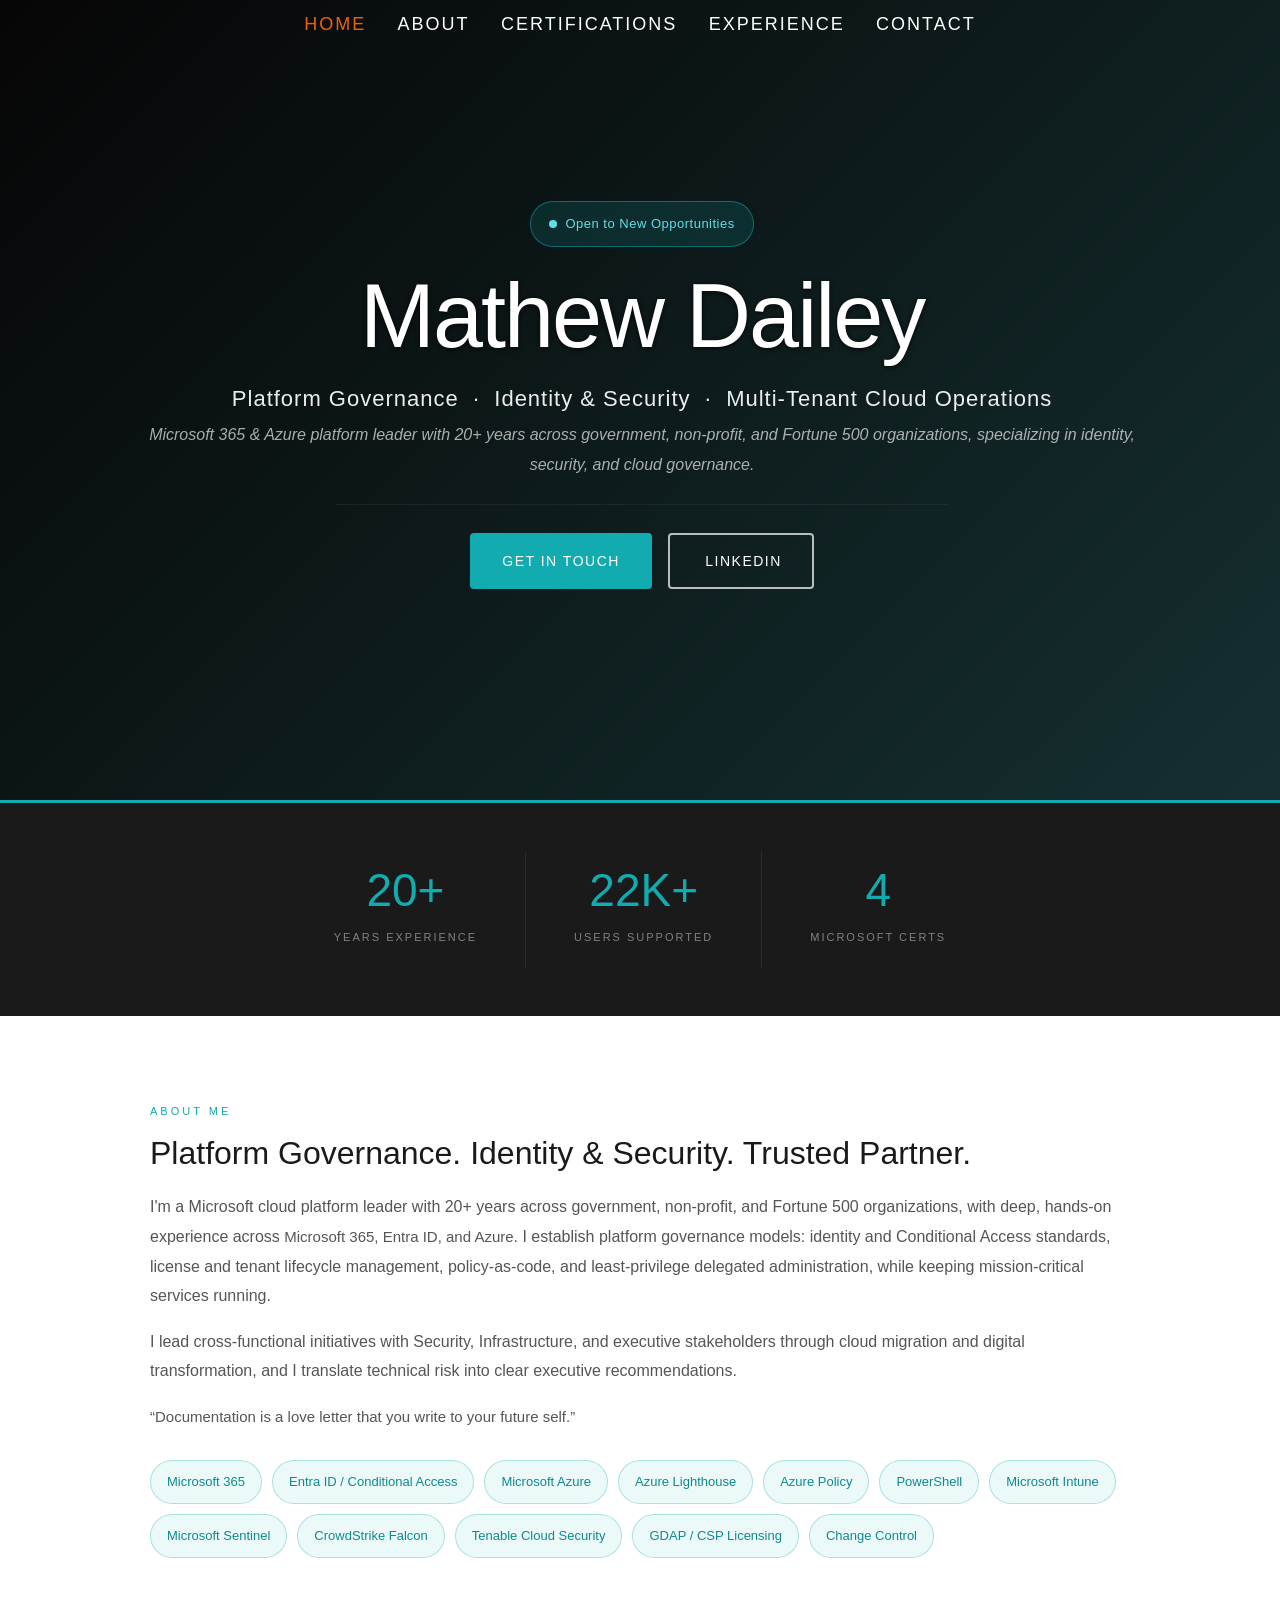
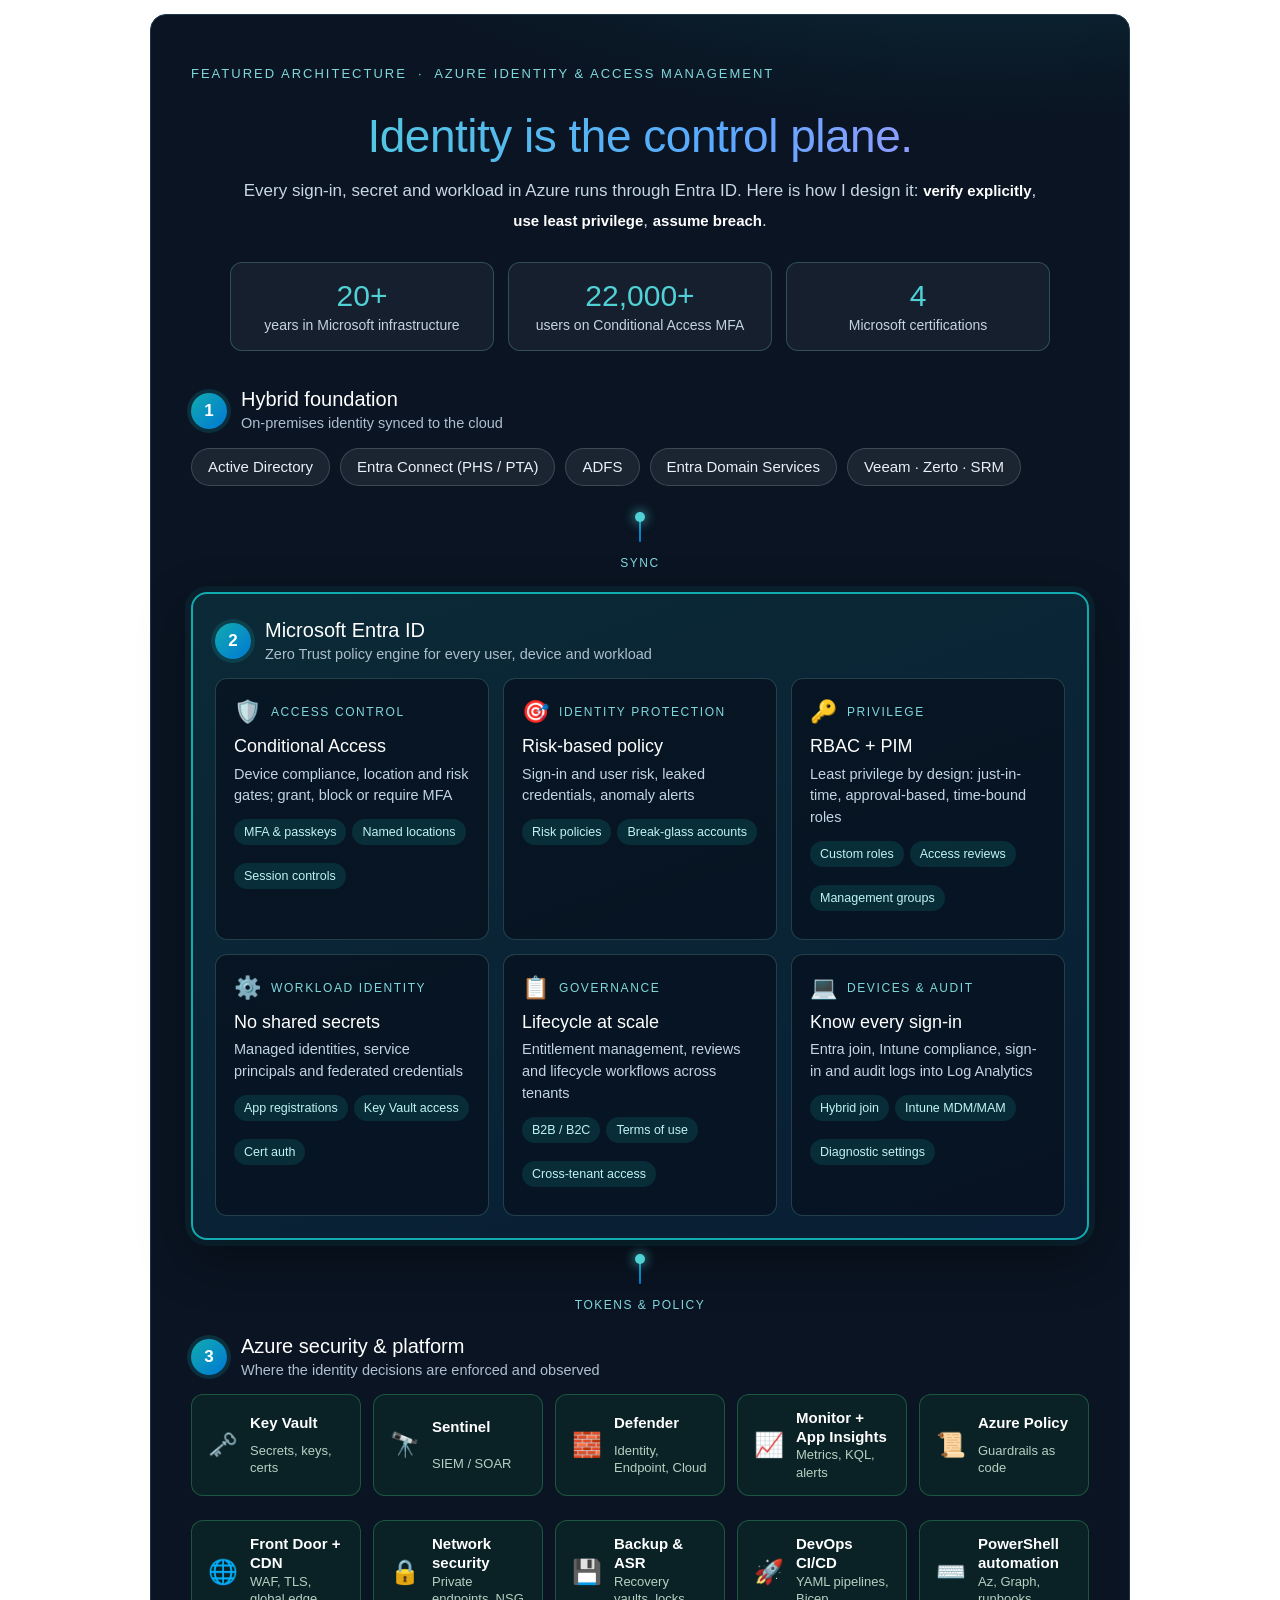
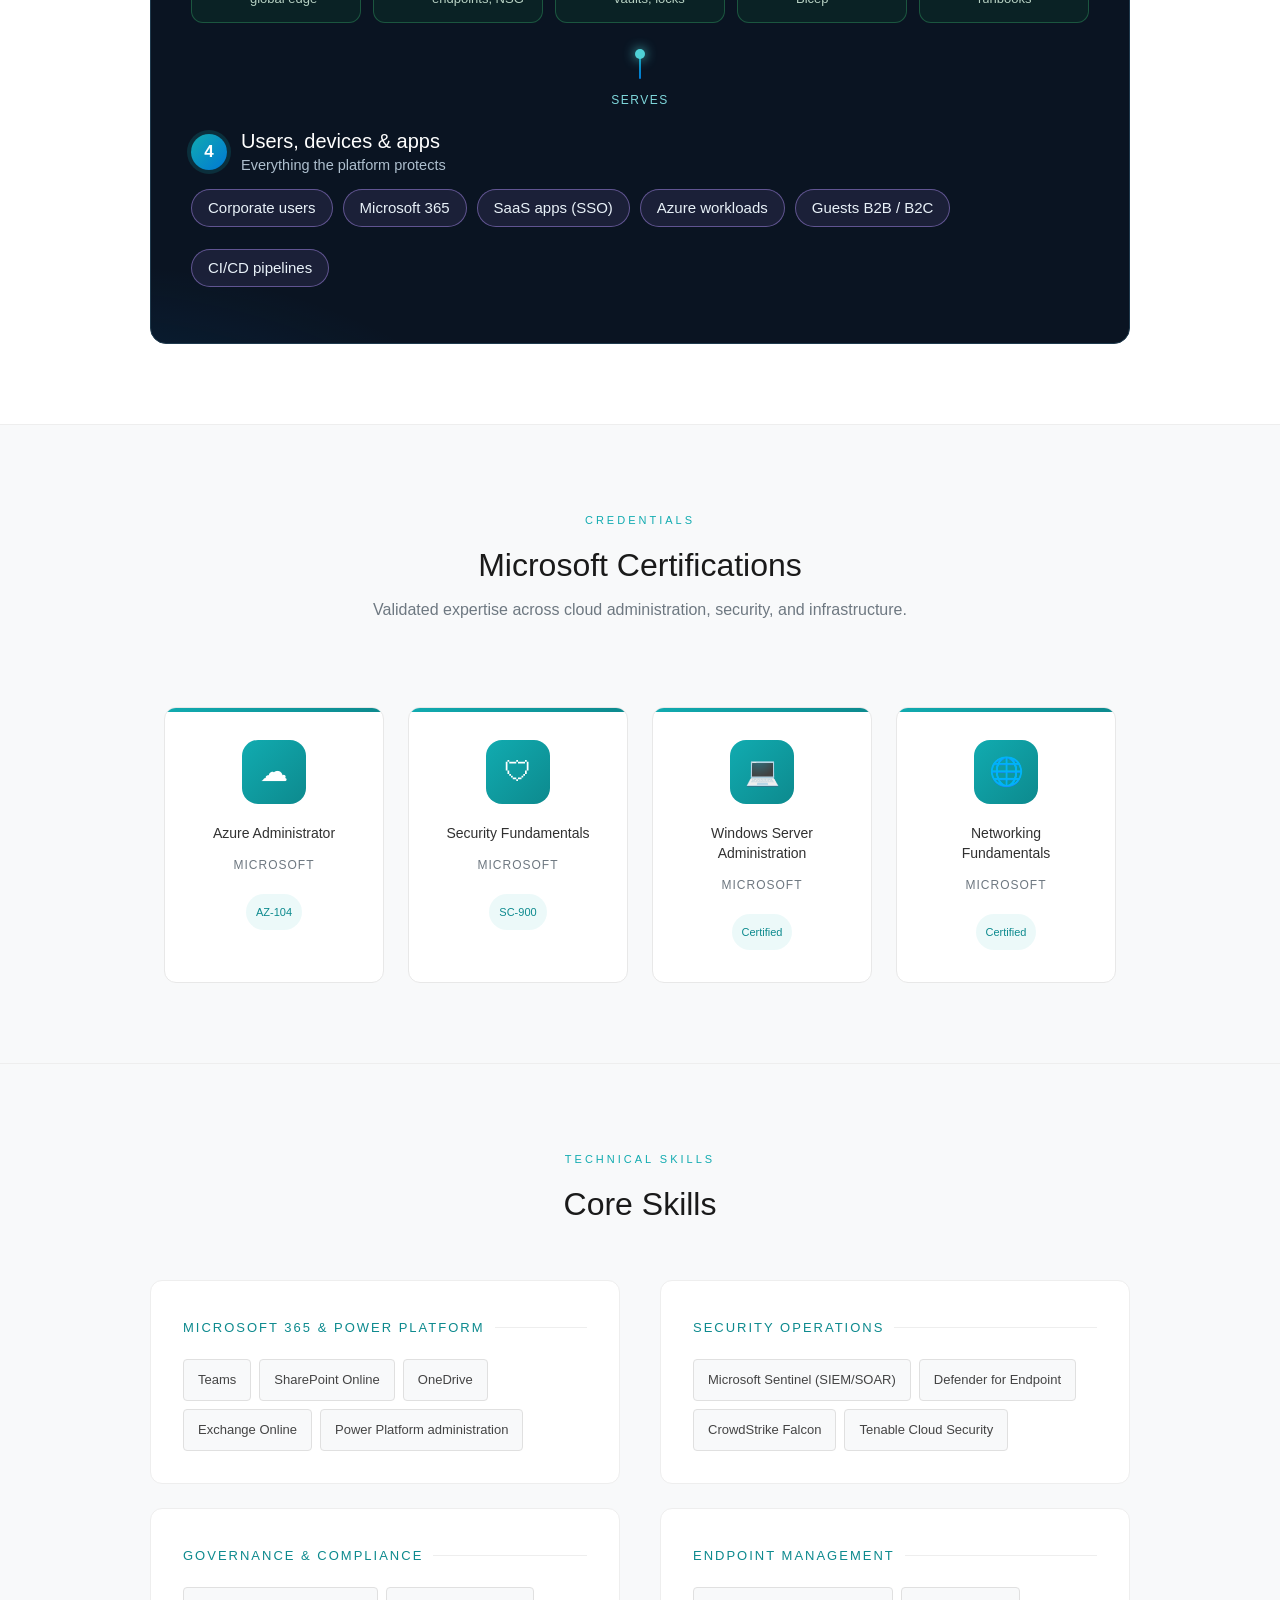
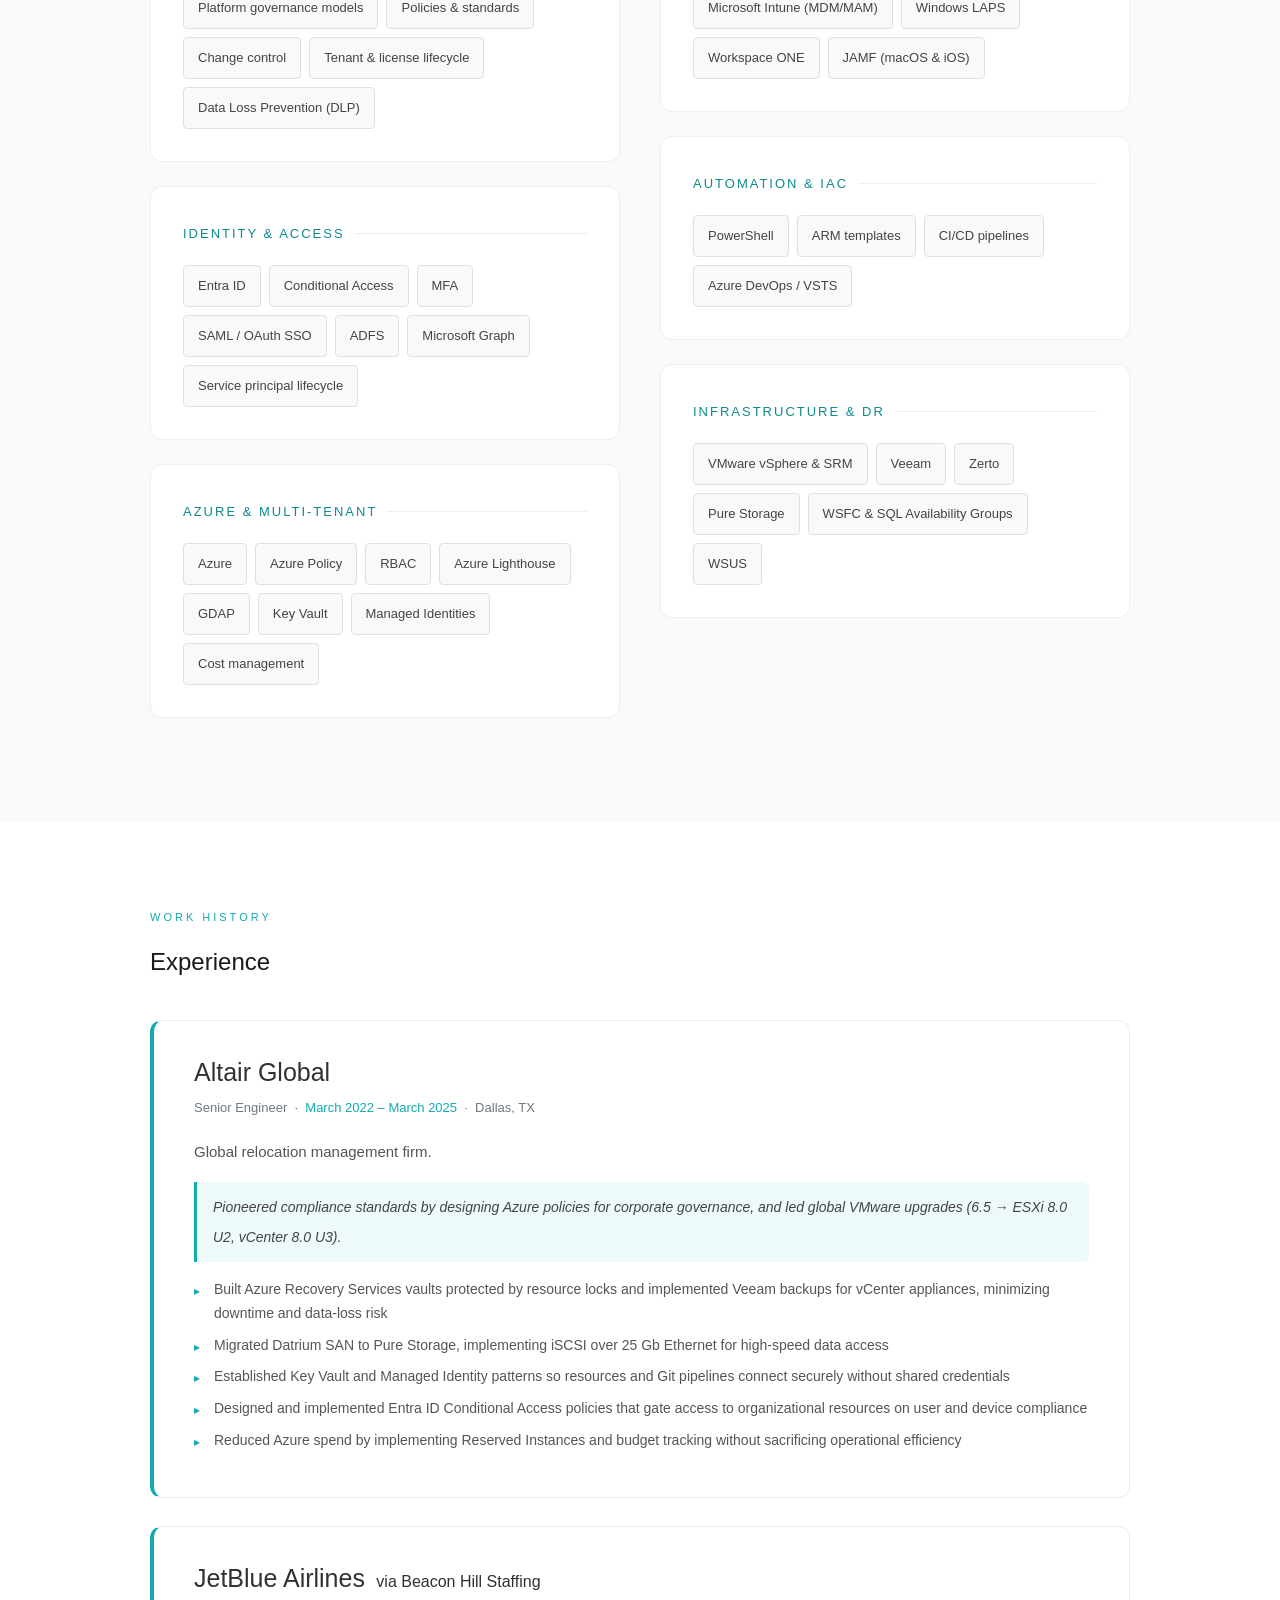
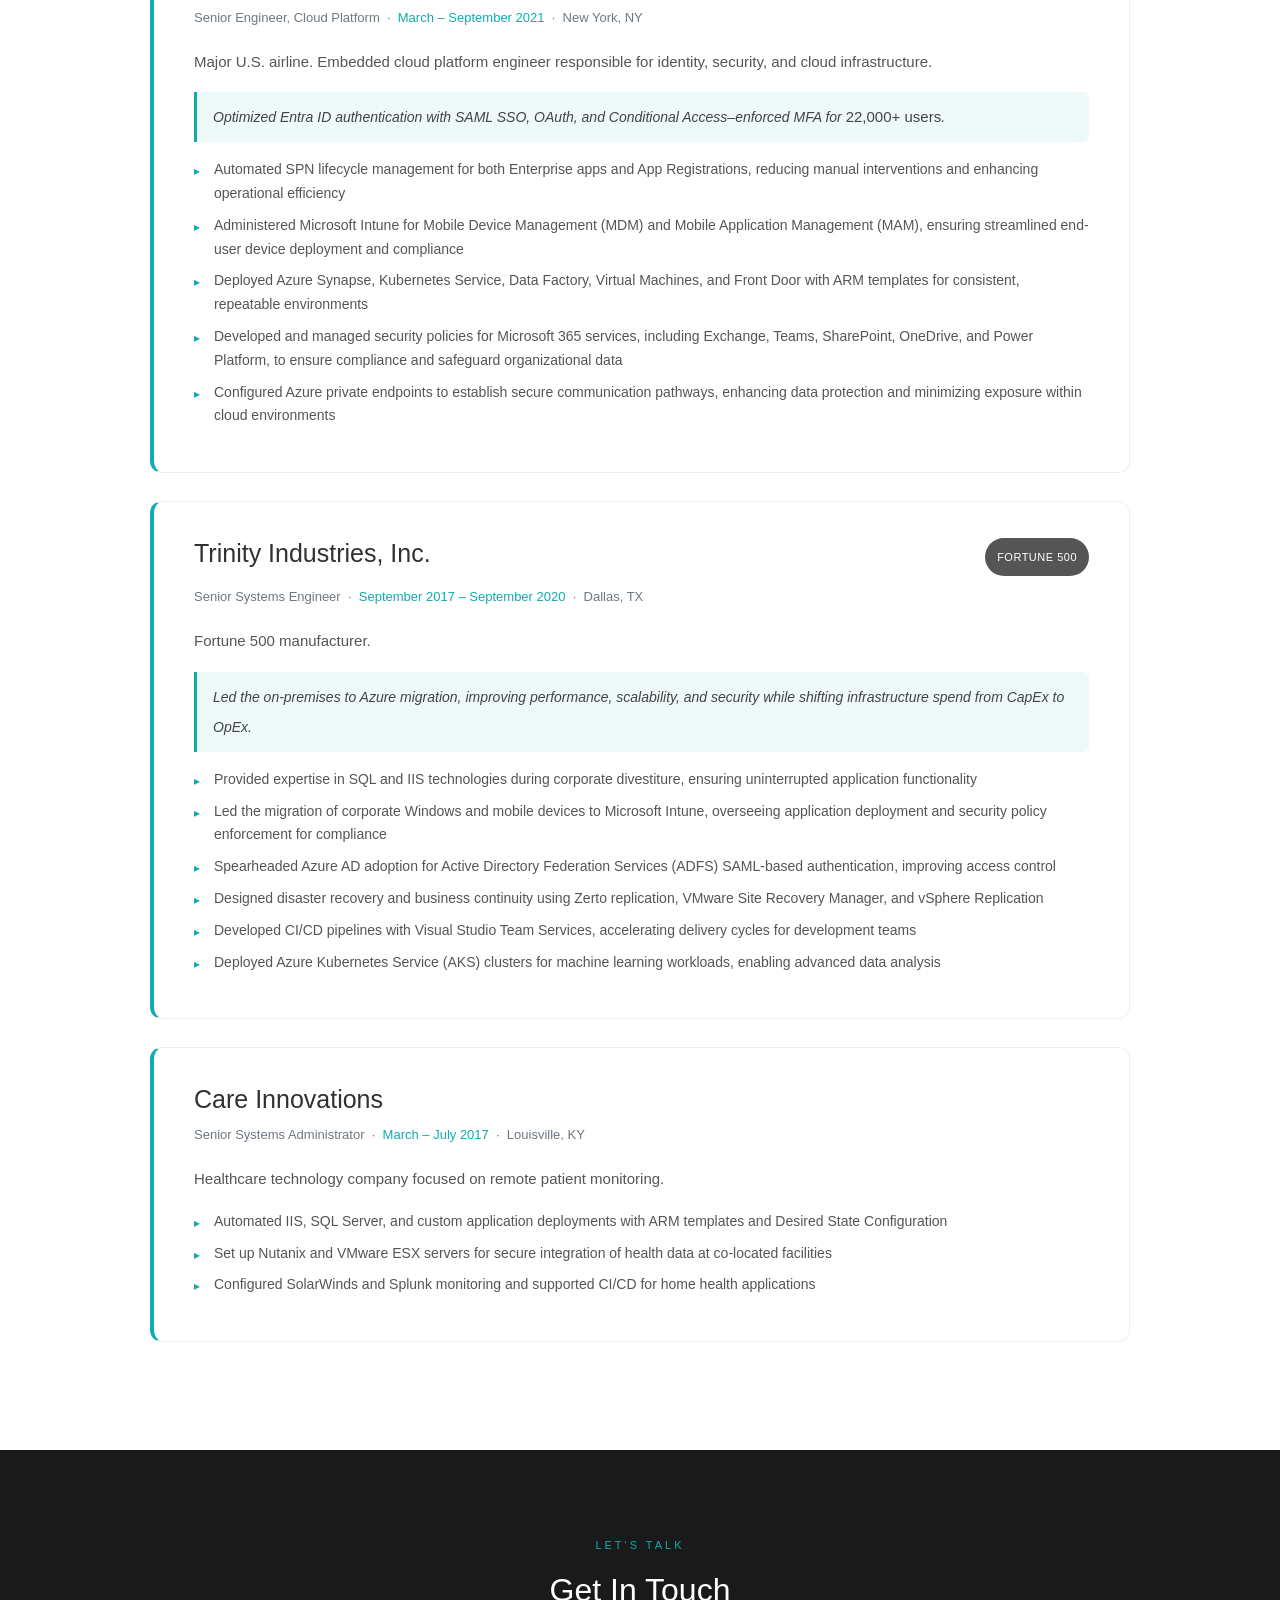
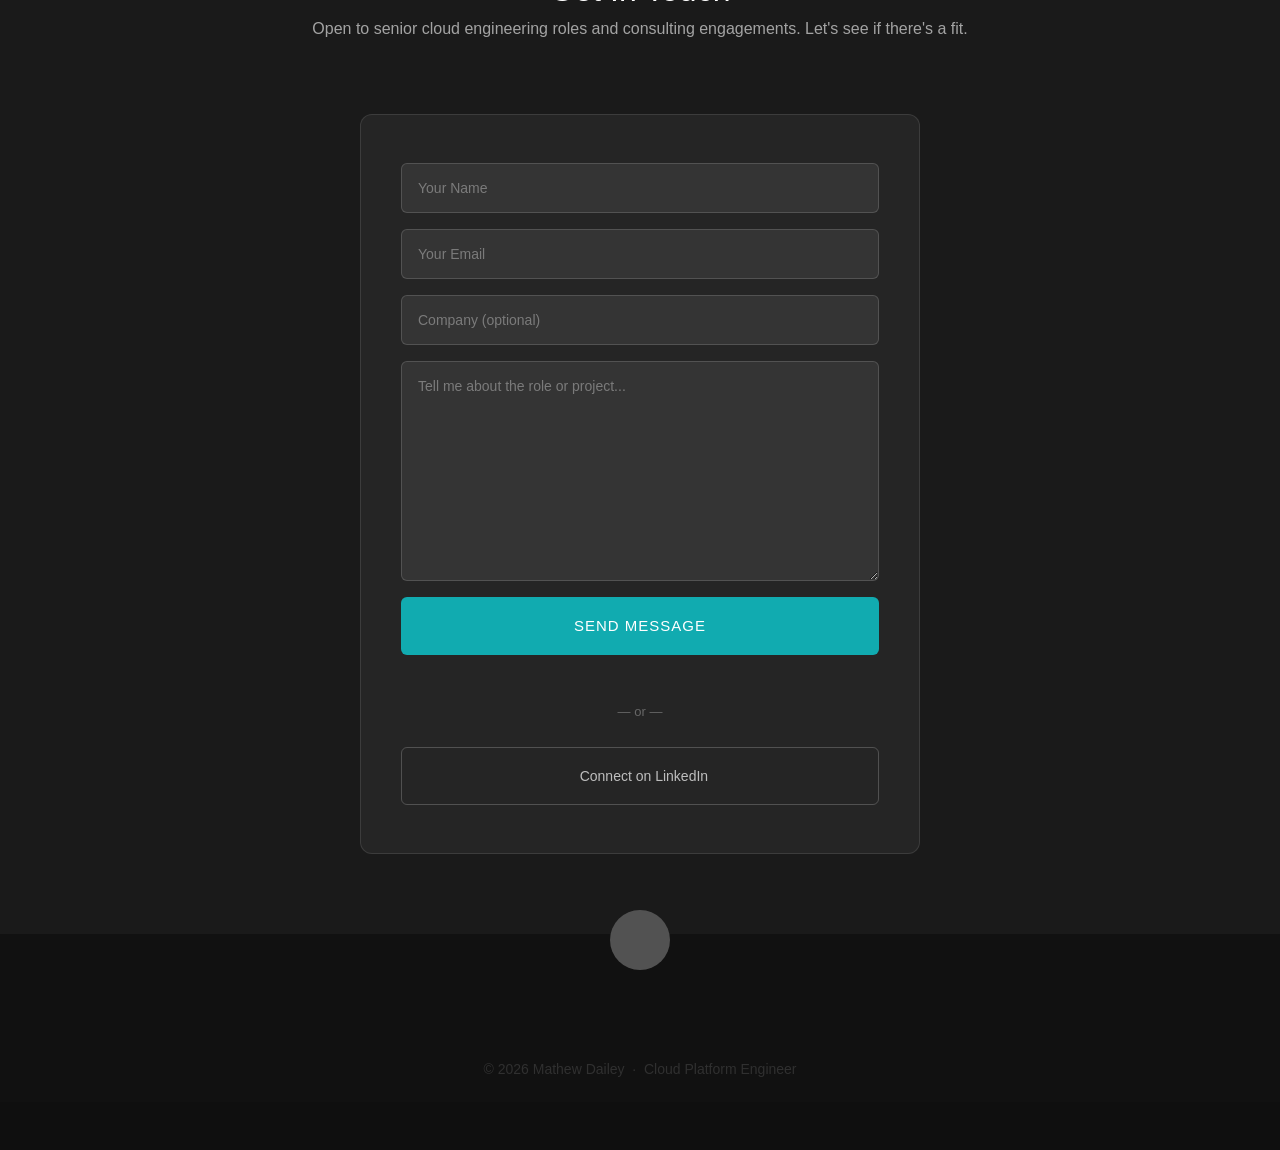
==== commit c7322d6c: "Leave FTR and Yrefy off the site for now Remove the For The Record and Yrefy job cards and the FTR-s" ====
--- a/site/index.html
+++ b/site/index.html
@@ -6,7 +6,7 @@
 
    <meta charset="utf-8">
    <title>Mathew Dailey | Microsoft 365 &amp; Azure Platform Governance</title>
-   <meta name="description" content="Microsoft cloud platform leader with 20+ years across government, non-profit, and Fortune 500 organizations, governing a 25+ tenant Microsoft 365, Entra ID, and Azure estate. Platform governance, identity and security, multi-tenant cloud operations.">
+   <meta name="description" content="Microsoft cloud platform leader with 20+ years across government, non-profit, and Fortune 500 organizations, specializing in Microsoft 365, Entra ID, and Azure. Platform governance, identity and security, multi-tenant cloud operations.">
    <meta name="author" content="Mathew Dailey">
    <meta name="viewport" content="width=device-width, initial-scale=1, maximum-scale=1">
 
@@ -517,7 +517,7 @@
             <span class="availability-badge"><span class="dot"></span> Open to New Opportunities</span>
             <h1 class="responsive-headline">Mathew Dailey</h1>
             <p class="subtitle">Platform Governance &nbsp;·&nbsp; Identity &amp; Security &nbsp;·&nbsp; Multi-Tenant Cloud Operations</p>
-            <p class="tagline">Microsoft 365 &amp; Azure platform leader governing a 25+ tenant Entra ID estate for state and county courts, with 20+ years across government, non-profit, and Fortune 500 organizations.</p>
+            <p class="tagline">Microsoft 365 &amp; Azure platform leader with 20+ years across government, non-profit, and Fortune 500 organizations, specializing in identity, security, and cloud governance.</p>
             <hr />
             <div class="hero-cta-group">
                <a href="#contact" class="smoothscroll btn-primary">Get In Touch</a>
@@ -535,16 +535,8 @@
             <span class="label">Years Experience</span>
          </div>
          <div class="impact-item">
-            <span class="number">25+</span>
-            <span class="label">Tenants Governed</span>
-         </div>
-         <div class="impact-item">
             <span class="number">22K+</span>
             <span class="label">Users Supported</span>
-         </div>
-         <div class="impact-item">
-            <span class="number">880</span>
-            <span class="label">VMs Secured with CrowdStrike</span>
          </div>
          <div class="impact-item">
             <span class="number">4</span>
@@ -559,8 +551,8 @@
          <div class="twelve columns">
             <span class="section-label">About Me</span>
             <h2>Platform Governance. Identity &amp; Security. Trusted Partner.</h2>
-            <p>I'm a Microsoft cloud platform leader with 20+ years across government, non-profit, and Fortune 500 organizations, currently governing a <strong>25+ tenant Microsoft 365, Entra ID, and Azure estate</strong> that serves state and county courts. I establish platform governance models: identity and Conditional Access standards, license and tenant lifecycle management, policy-as-code, and least-privilege delegated administration, while keeping mission-critical services running.</p>
-            <p>I lead cross-functional initiatives with Security, Infrastructure, Sales, and executive stakeholders through M&amp;A integration and digital transformation, and I translate technical risk into clear executive recommendations.</p>
+            <p>I'm a Microsoft cloud platform leader with 20+ years across government, non-profit, and Fortune 500 organizations, with deep, hands-on experience across <strong>Microsoft 365, Entra ID, and Azure</strong>. I establish platform governance models: identity and Conditional Access standards, license and tenant lifecycle management, policy-as-code, and least-privilege delegated administration, while keeping mission-critical services running.</p>
+            <p>I lead cross-functional initiatives with Security, Infrastructure, and executive stakeholders through cloud migration and digital transformation, and I translate technical risk into clear executive recommendations.</p>
             <p class="quote"><em>&ldquo;Documentation is a love letter that you write to your future self.&rdquo;</em></p>
 
             <div class="skills-grid">
@@ -584,7 +576,7 @@
                   <div class="arch-hero">
                      <h5>Identity is the control plane.</h5>
                      <p>Every sign-in, secret and workload in Azure runs through Entra ID. Here is how I design it: <b>verify explicitly</b>, <b>use least privilege</b>, <b>assume breach</b>.</p>
-                     <div class="arch-proof"><div><strong>25+</strong><span>Entra tenants governed</span></div><div><strong>22,000+</strong><span>users on Conditional Access MFA</span></div><div><strong>880 / 888</strong><span>VMs covered by Falcon via Azure Policy</span></div></div>
+                     <div class="arch-proof"><div><strong>20+</strong><span>years in Microsoft infrastructure</span></div><div><strong>22,000+</strong><span>users on Conditional Access MFA</span></div><div><strong>4</strong><span>Microsoft certifications</span></div></div>
                   </div>
 
                   <div class="arch-step"><span class="arch-badge">1</span><div><h5>Hybrid foundation</h5><p>On-premises identity synced to the cloud</p></div></div>
@@ -809,44 +801,6 @@
             <span class="section-label">Work History</span>
             <h2 style="margin-bottom:40px;">Experience</h2>
 
-            <!-- For The Record (FTR), a Tyler Technologies company -->
-            <div class="job-card">
-               <div class="job-header">
-                  <h3>For The Record (FTR), a Tyler Technologies company</h3>
-                  <span class="job-badge">Current</span>
-               </div>
-               <div class="job-meta">Platform Engineer &nbsp;·&nbsp; <span>August 2025 – Present</span> &nbsp;·&nbsp; Phoenix, AZ</div>
-               <p class="summary">Govern a Microsoft cloud estate of 25+ Entra ID tenants serving state and county courts and judicial agencies, where live-courtroom uptime makes change control mission-critical.</p>
-               <div class="impact-highlight">Designed a centralized multi-tenant governance model with Azure Lighthouse, building idempotent, resumable PowerShell/ARM tooling that onboarded <strong>23+ customer subscriptions</strong> and delegated least-privilege access to a managed admin security group.</div>
-               <ul>
-                  <li>Lead and mentor engineers on the team, delegating workstreams, reviewing their work, and coaching them on Azure governance, Entra ID, and PowerShell, with runbooks they can run independently</li>
-                  <li>Established the corporate tenant's identity and endpoint governance baseline prior to the Tyler acquisition: Conditional Access policies, Intune device compliance, Windows LAPS, macOS configuration profiles, and an authentication-methods audit</li>
-                  <li>Co-authored FTR's enterprise security policy framework, translating identity, access, device, and data-protection requirements into documented standards and visual policy maps for leadership</li>
-                  <li>Built read-only governance audits across every subscription to identify Owner-access gaps and orphaned privilege, separating actionable risk from expected cases for remediation</li>
-                  <li>Led Microsoft 365 license governance with the CSP partner via GDAP, inventorying per-tenant usage of Teams Phone, Audio Conferencing, Office 365, and Azure resources to right-size NCE renewal commitments and avoid unneeded term lock-in</li>
-                  <li>Run a change-controlled tenant lifecycle and decommission program, auditing M365 license assignments, groups, apps, devices, and Azure resources across 14 tenants in phased waves before retirement</li>
-                  <li>Enforced an endpoint security baseline after acquisition, deploying CrowdStrike Falcon to 880 of 888 Azure VMs across 11 customer subscriptions and sustaining coverage with Azure Policy DeployIfNotExists assignments</li>
-                  <li>Integrated tenants with the parent company's Tenable Cloud Security platform, granting scoped Azure RBAC roles and Microsoft Graph application permissions per tenant in partnership with the acquiring security team</li>
-                  <li>Advised executive leadership on M&amp;A integration risk, assessing the security impact of moving from cloud-only Entra ID/Intune to a hybrid-joined Okta and Workspace ONE stack and preparing briefing topics for the COO and CEO</li>
-                  <li>Protected production by applying CanNotDelete resource locks to business-critical resource groups, and provisioned an Azure data platform (ADLS Gen2, Data Factory, Azure SQL) for Business Central analytics</li>
-                  <li>Partner with Sales on Virtual Justice forecasting, supplying VM counts, reserved-instance status, and licensing terms per customer, and own customer exit planning for non-renewing tenants</li>
-               </ul>
-            </div>
-
-            <!-- Yrefy -->
-            <div class="job-card">
-               <div class="job-header">
-                  <h3>Yrefy <span style="font-weight:normal; font-size:16px;">&nbsp;via Infoway Software</span></h3>
-               </div>
-               <div class="job-meta">Cloud Engineer (Contract) &nbsp;·&nbsp; <span>June – August 2025</span> &nbsp;·&nbsp; Phoenix, AZ</div>
-               <p class="summary">Phoenix-based student loan refinancing fintech. Administered Azure and Microsoft 365, supporting secure, compliant cloud operations in a regulated financial-services environment.</p>
-               <ul>
-                  <li>Established Azure governance by designing and implementing Azure Policy assignments and an RBAC roles-and-responsibilities model, setting compliance guardrails and least-privilege access across the environment</li>
-                  <li>Helped build the Invessio application, provisioning and securing its Azure infrastructure and partnering with the development team and CTO through delivery</li>
-                  <li>Delivered structured knowledge transfer and documentation to the internal technology team at contract completion</li>
-               </ul>
-            </div>
-
             <!-- Altair Global -->
             <div class="job-card">
                <div class="job-header">
@@ -956,7 +910,7 @@
                <li><a href="https://linkedin.com/in/mathew-d-963b575/"><i class="fa fa-linkedin-square"></i></a></li>
             </ul>
             <ul class="copyright">
-               <li>&copy; 2026 Mathew Dailey &nbsp;·&nbsp; Platform Engineer</li>
+               <li>&copy; 2026 Mathew Dailey &nbsp;·&nbsp; Cloud Platform Engineer</li>
             </ul>
          </div>
          <div id="go-top"><a class="smoothscroll" title="Back to Top" href="#home"><i class="icon-up-open"></i></a></div>
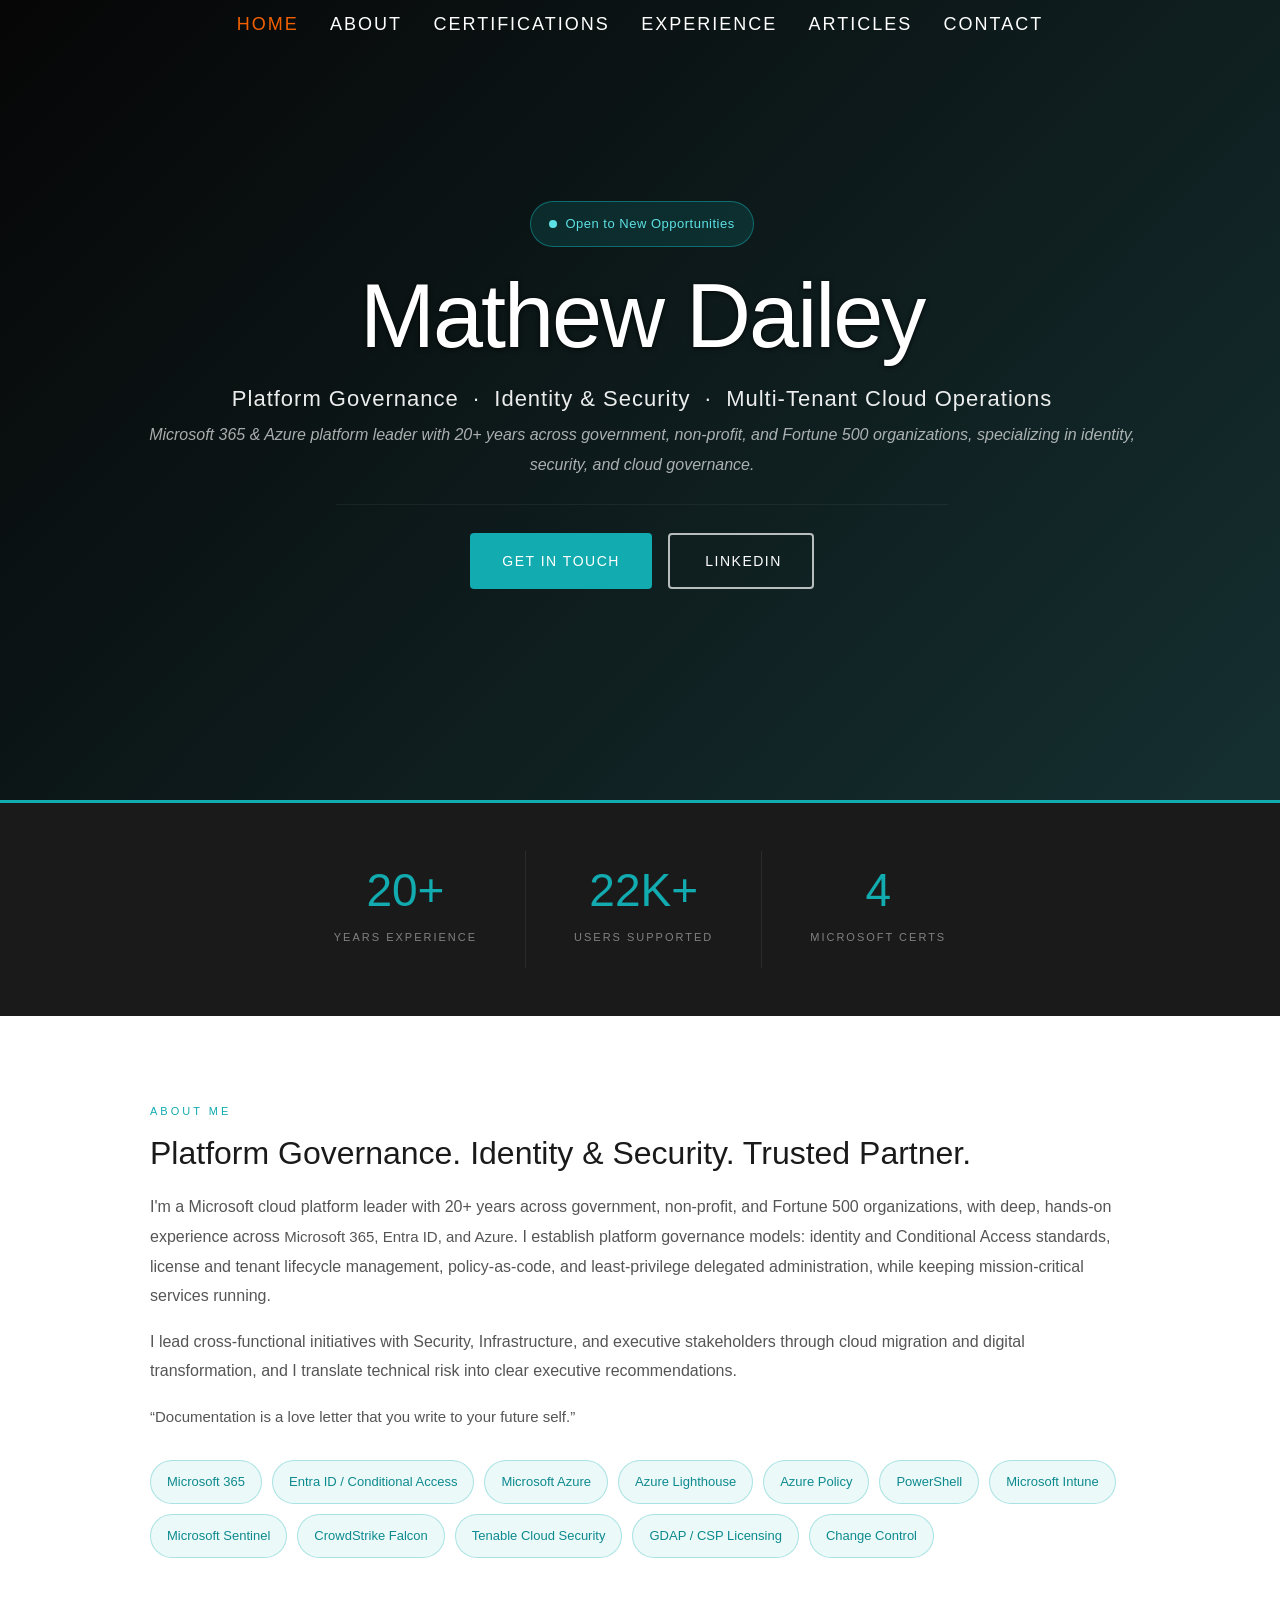
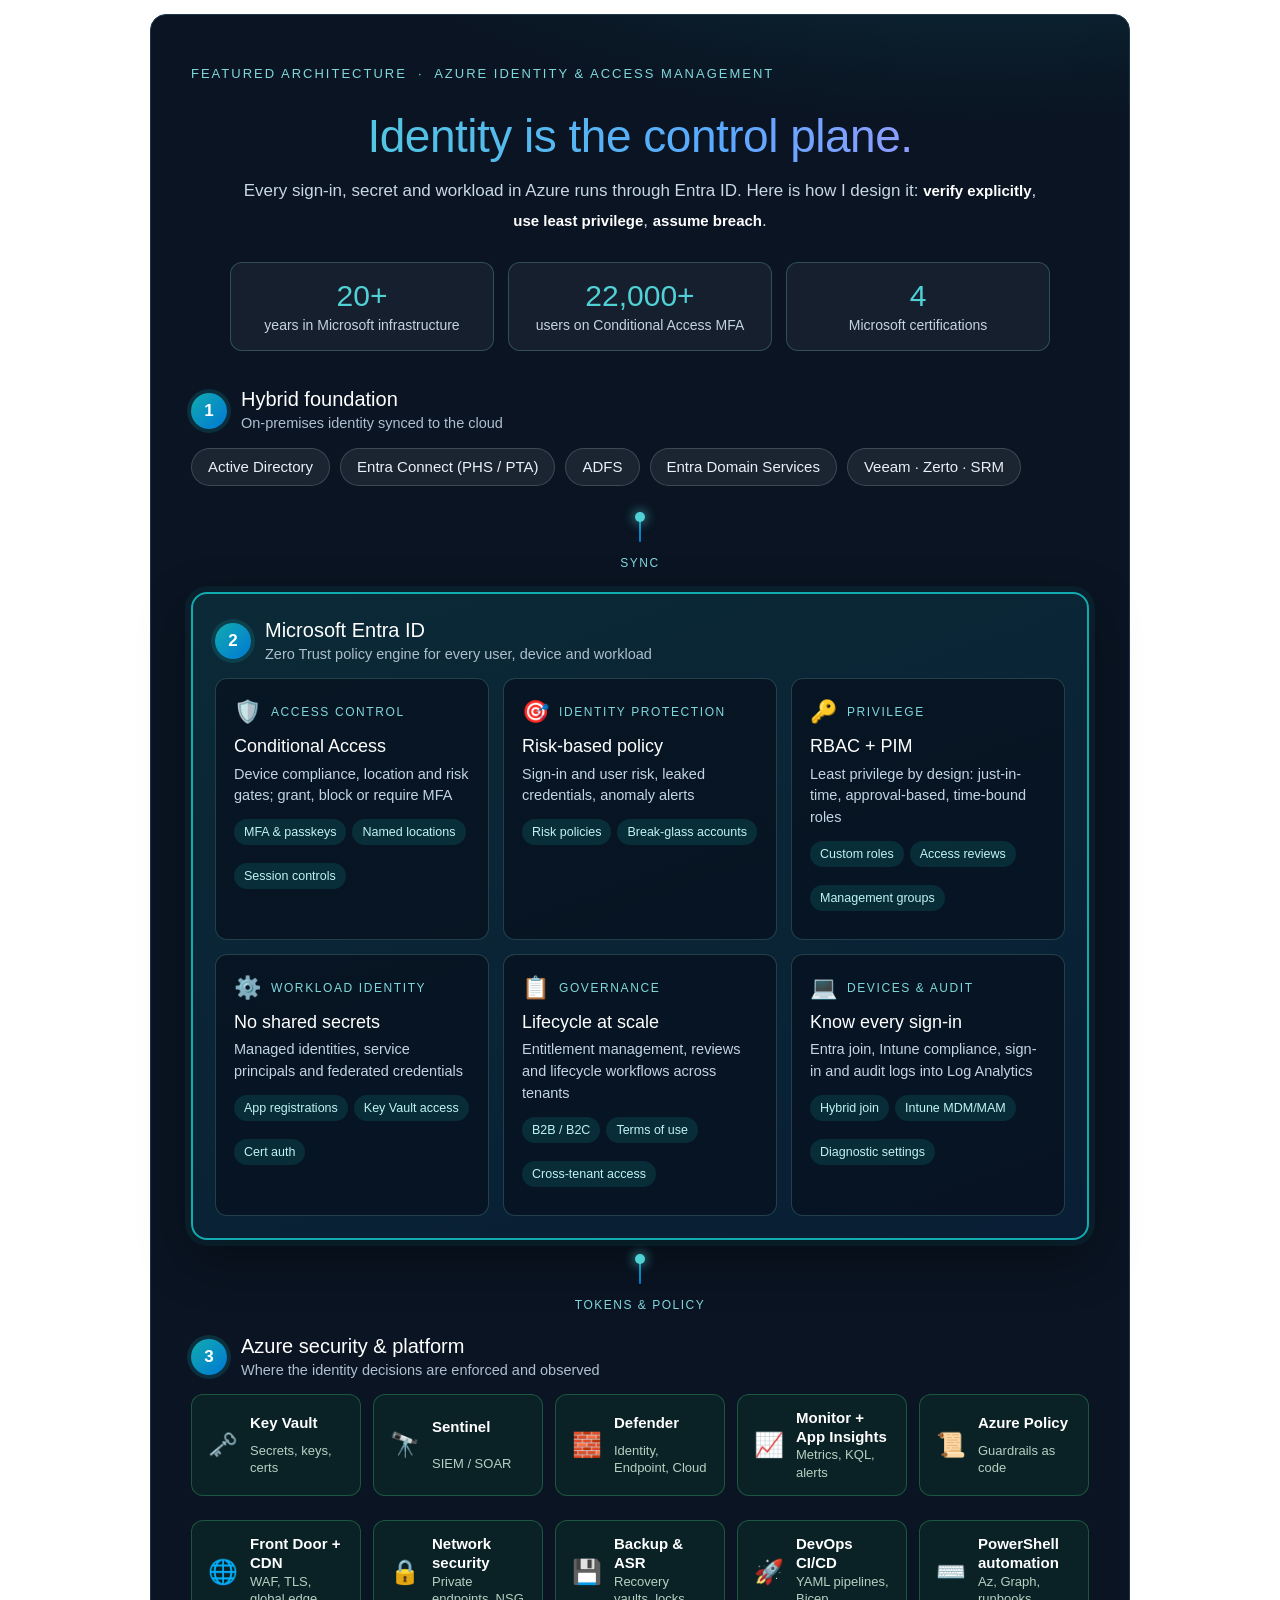
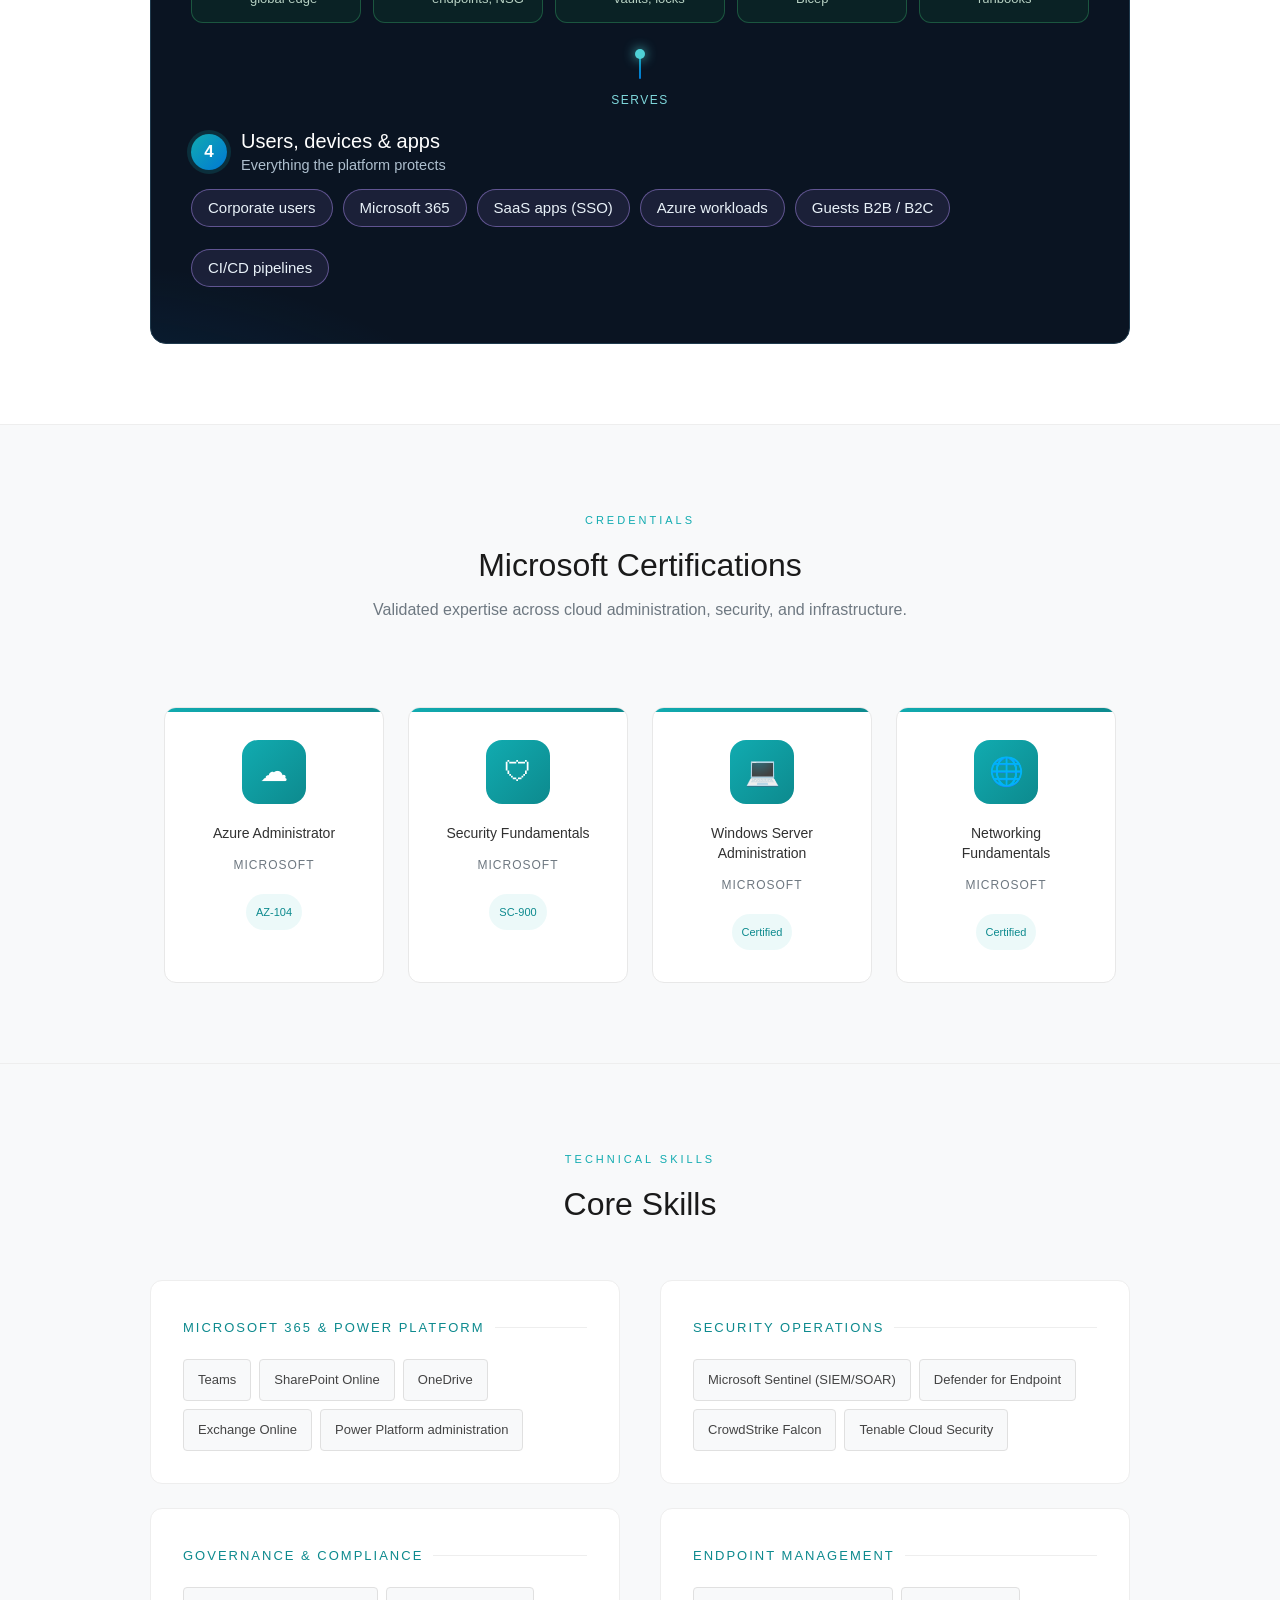
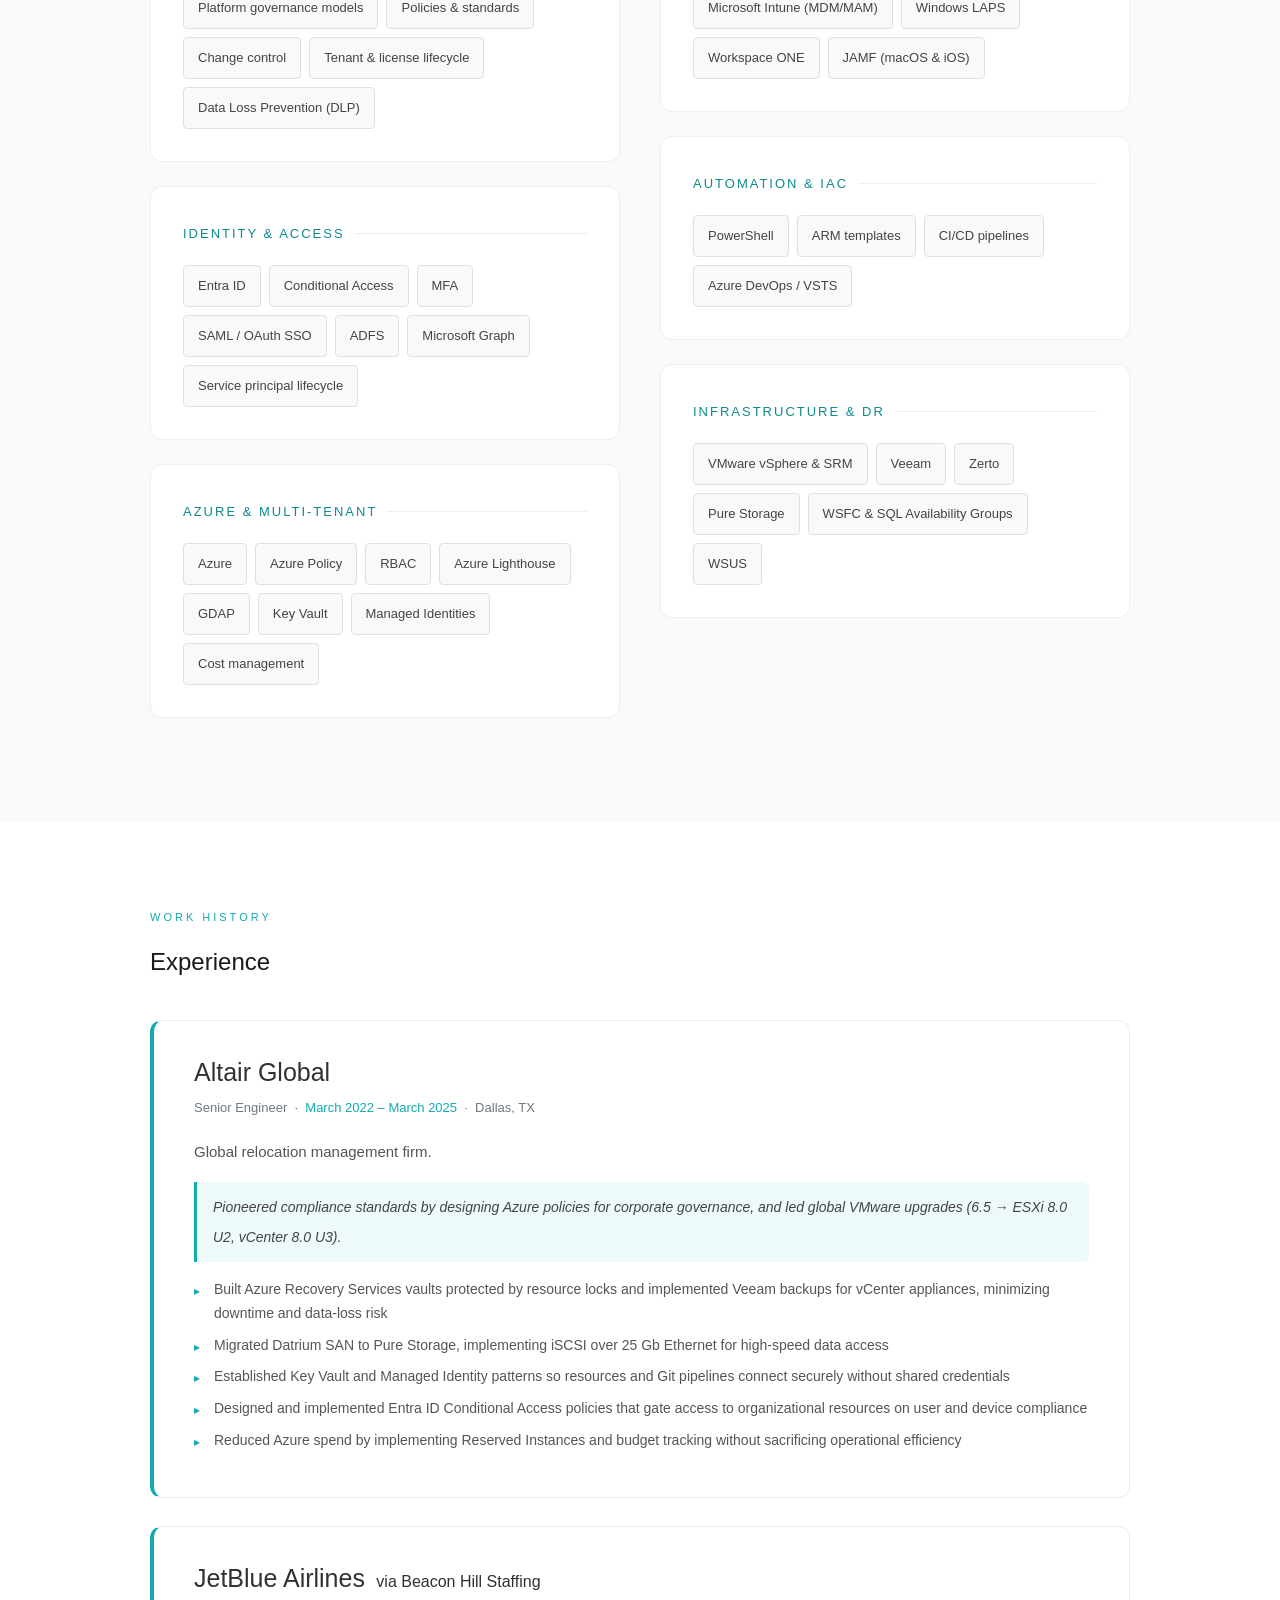
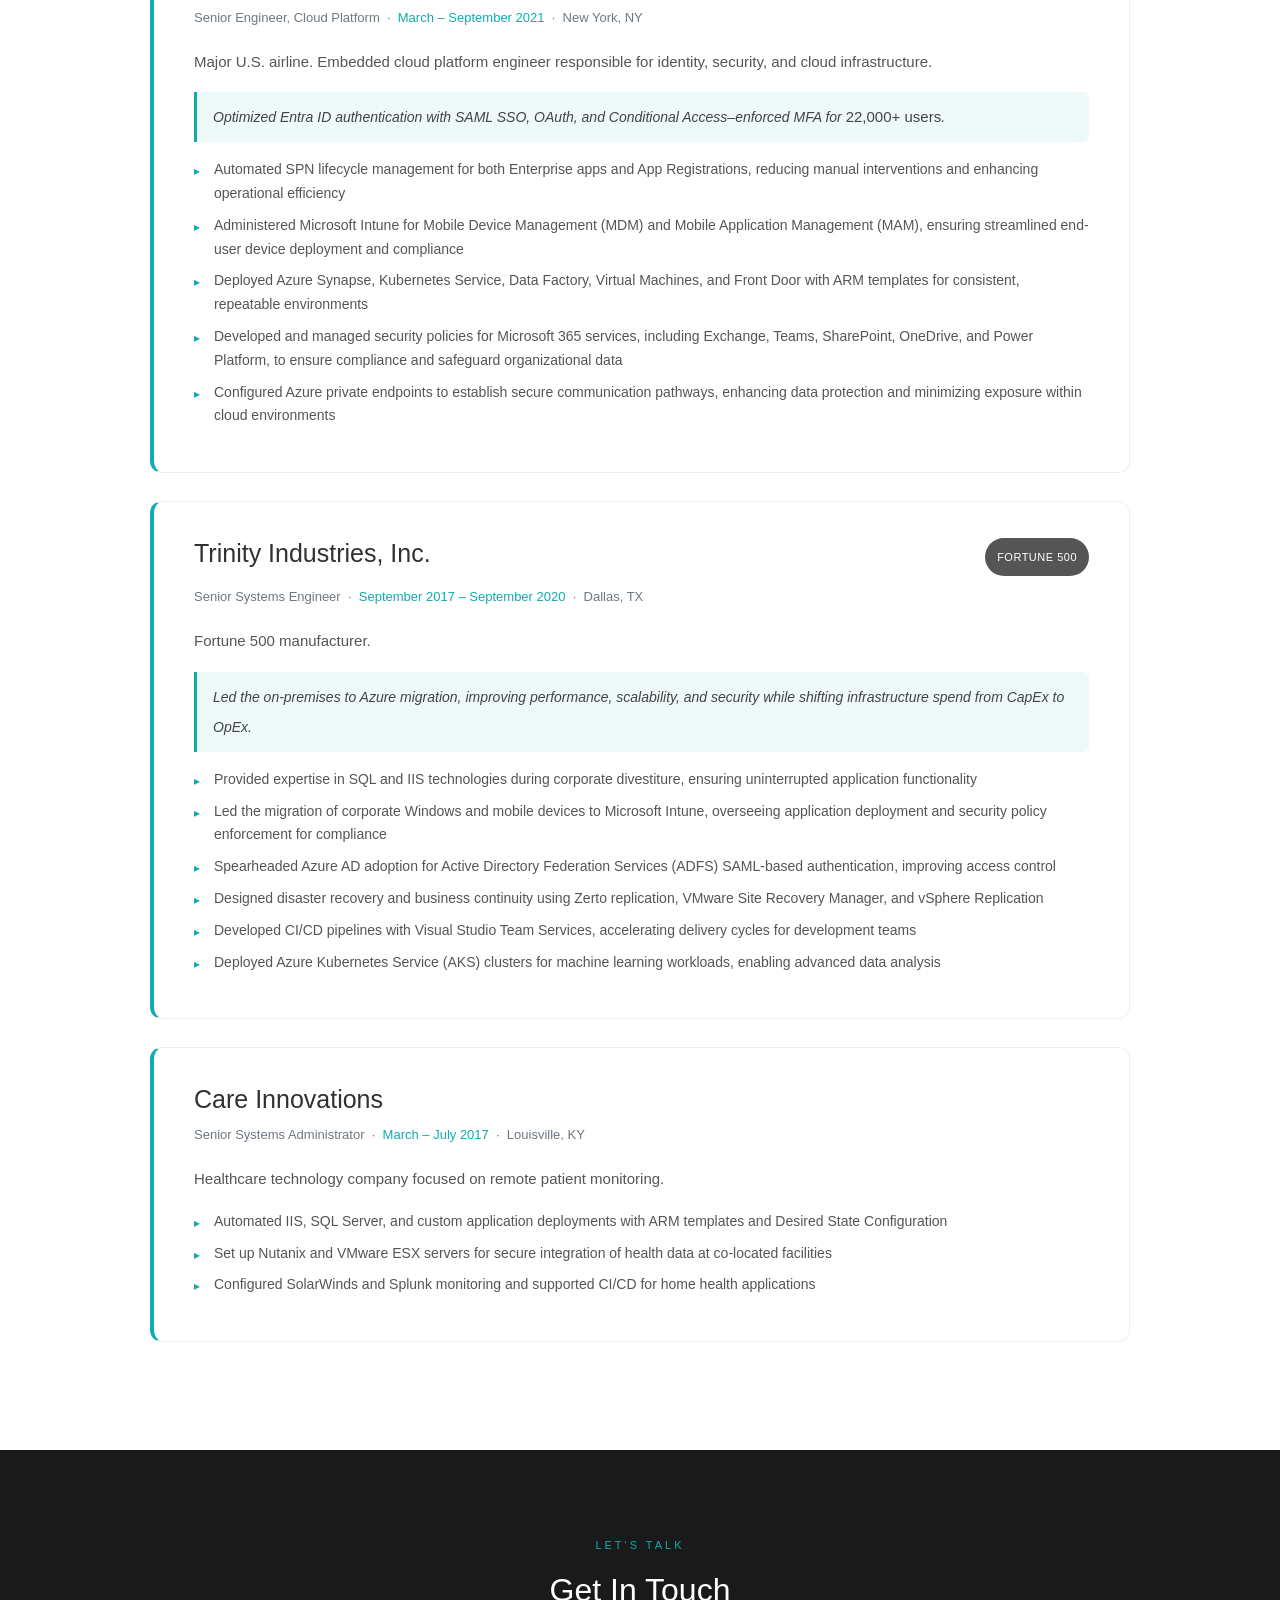
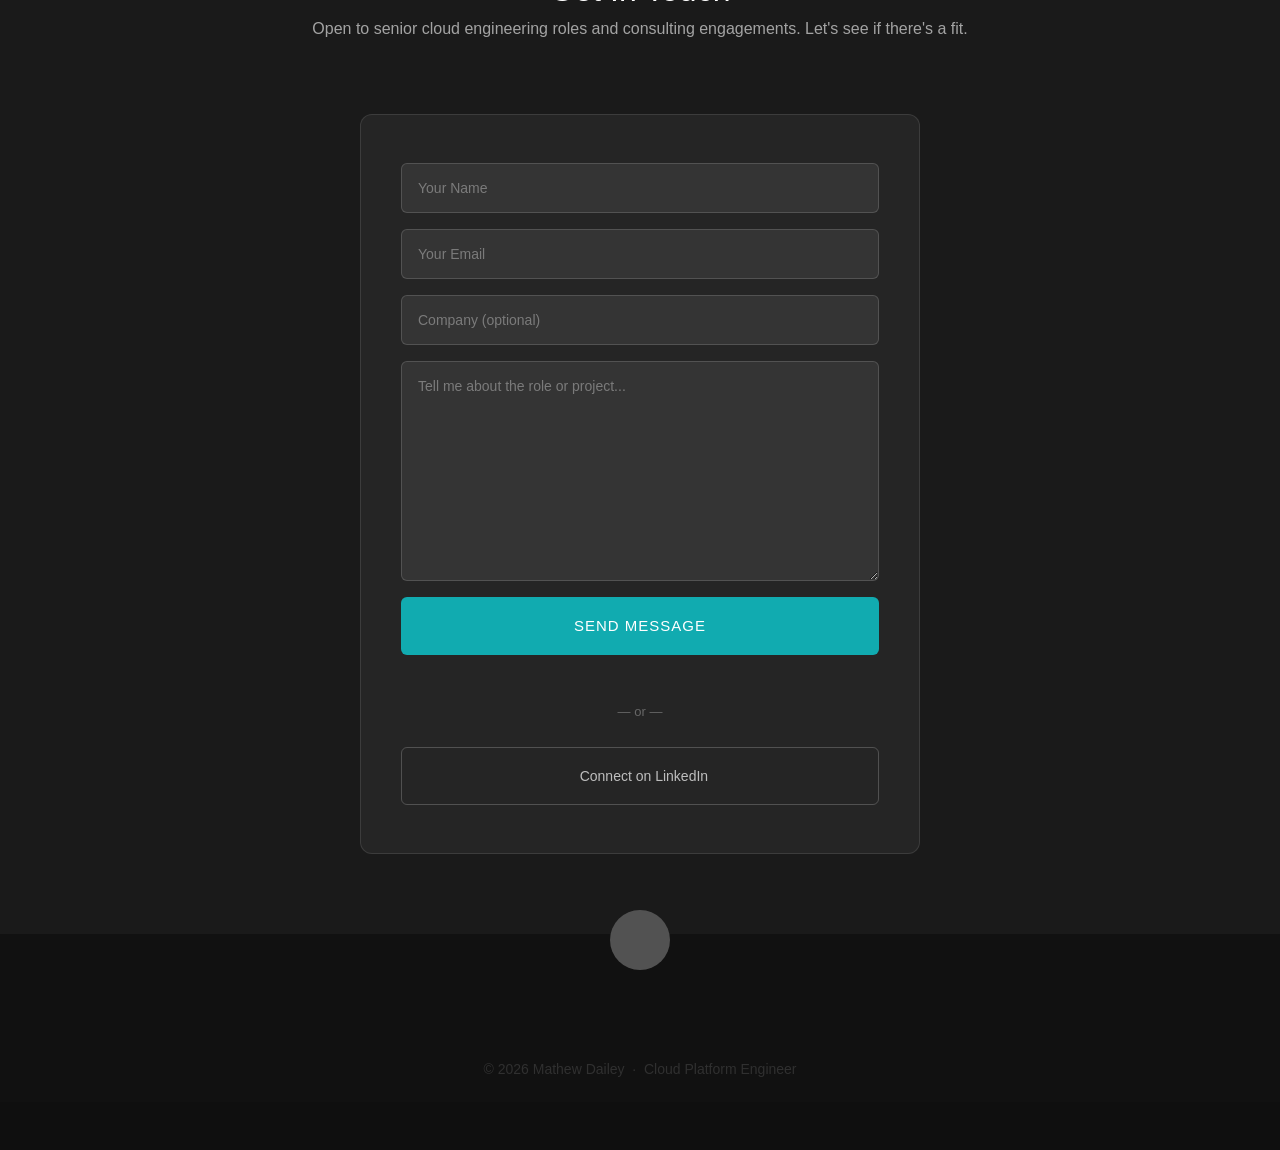
==== commit 5d716391: "Add articles section scaffold for SEO topic clusters New /articles/ hub page with topic sections, an" ====
--- a/site/index.html
+++ b/site/index.html
@@ -8,6 +8,7 @@
    <title>Mathew Dailey | Microsoft 365 &amp; Azure Platform Governance</title>
    <meta name="description" content="Microsoft cloud platform leader with 20+ years across government, non-profit, and Fortune 500 organizations, specializing in Microsoft 365, Entra ID, and Azure. Platform governance, identity and security, multi-tenant cloud operations.">
    <meta name="author" content="Mathew Dailey">
+   <link rel="canonical" href="https://matdailey.com/">
    <meta name="viewport" content="width=device-width, initial-scale=1, maximum-scale=1">
 
    <link rel="stylesheet" href="css/default.css">
@@ -508,6 +509,7 @@
             <li><a class="smoothscroll" href="#about">About</a></li>
             <li><a class="smoothscroll" href="#certifications">Certifications</a></li>
             <li><a class="smoothscroll" href="#resume">Experience</a></li>
+            <li><a href="/articles/">Articles</a></li>
             <li><a class="smoothscroll" href="#contact">Contact</a></li>
          </ul>
       </nav>
